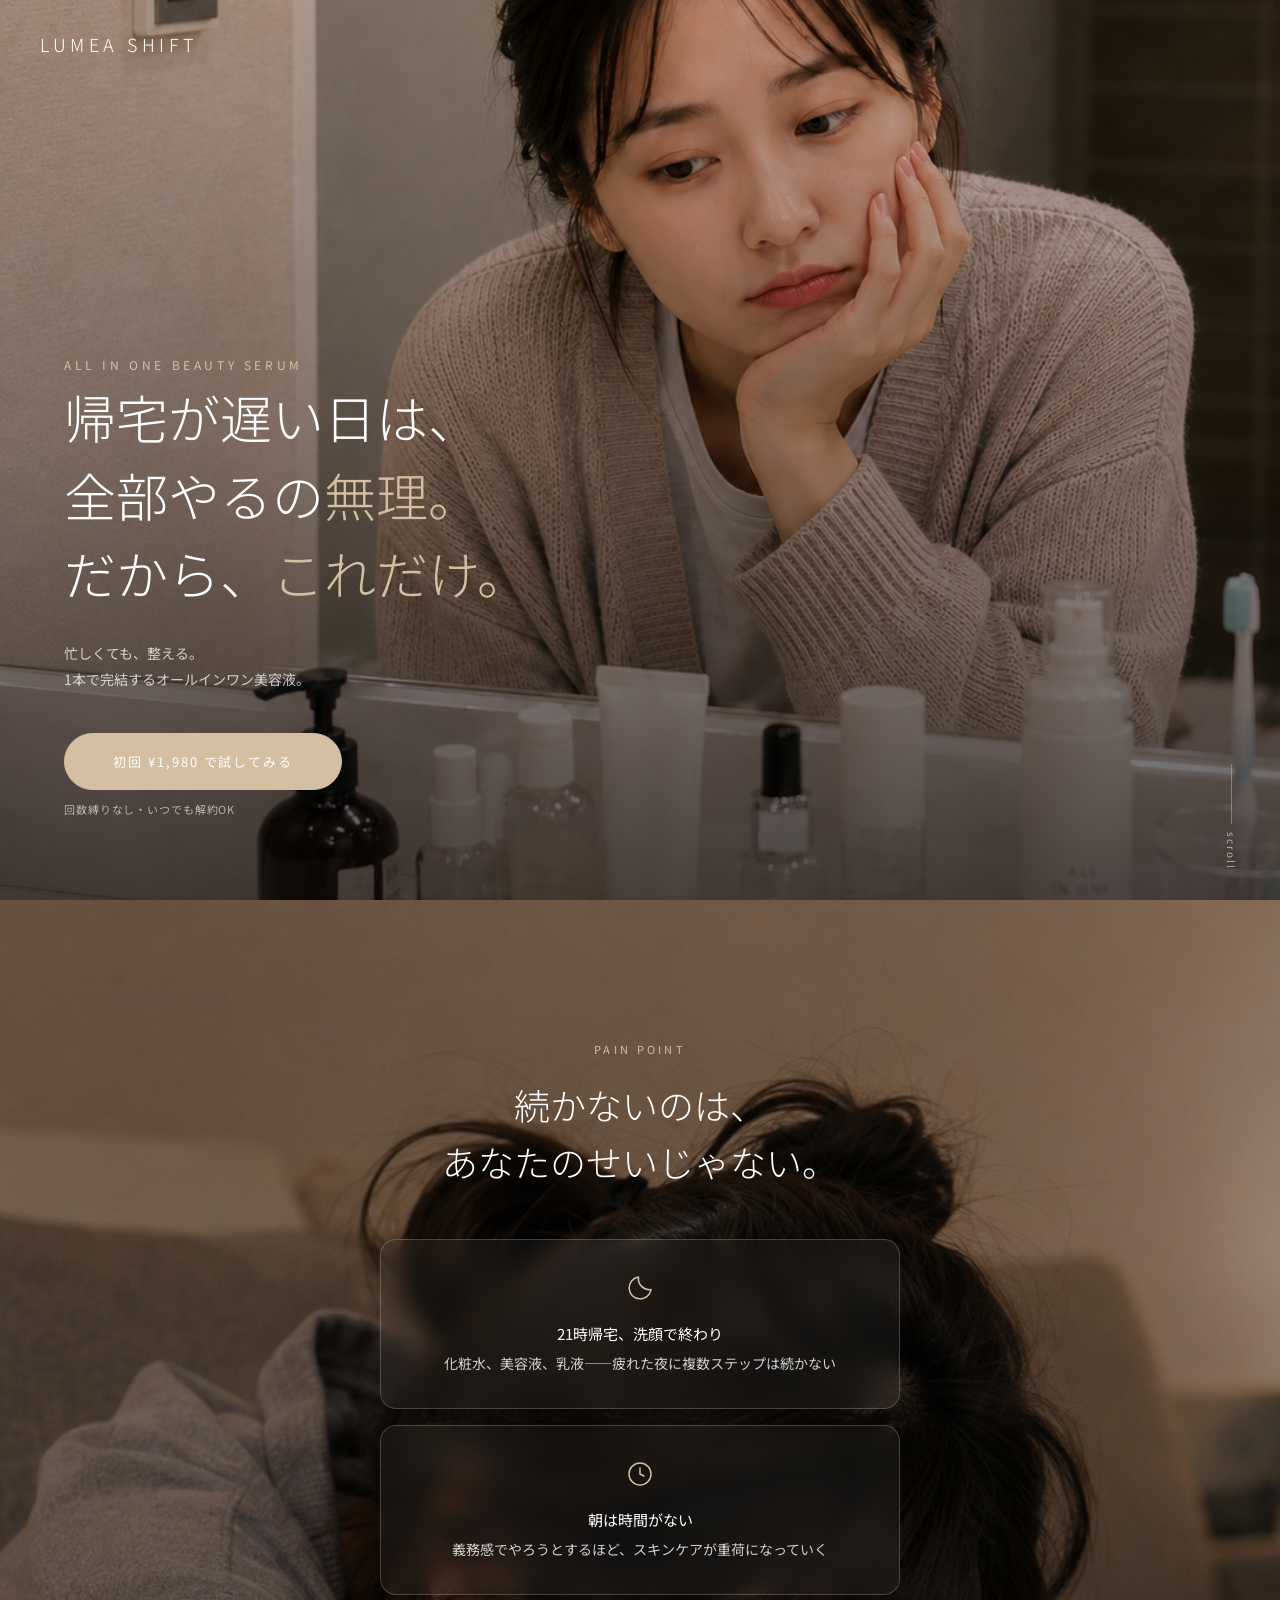
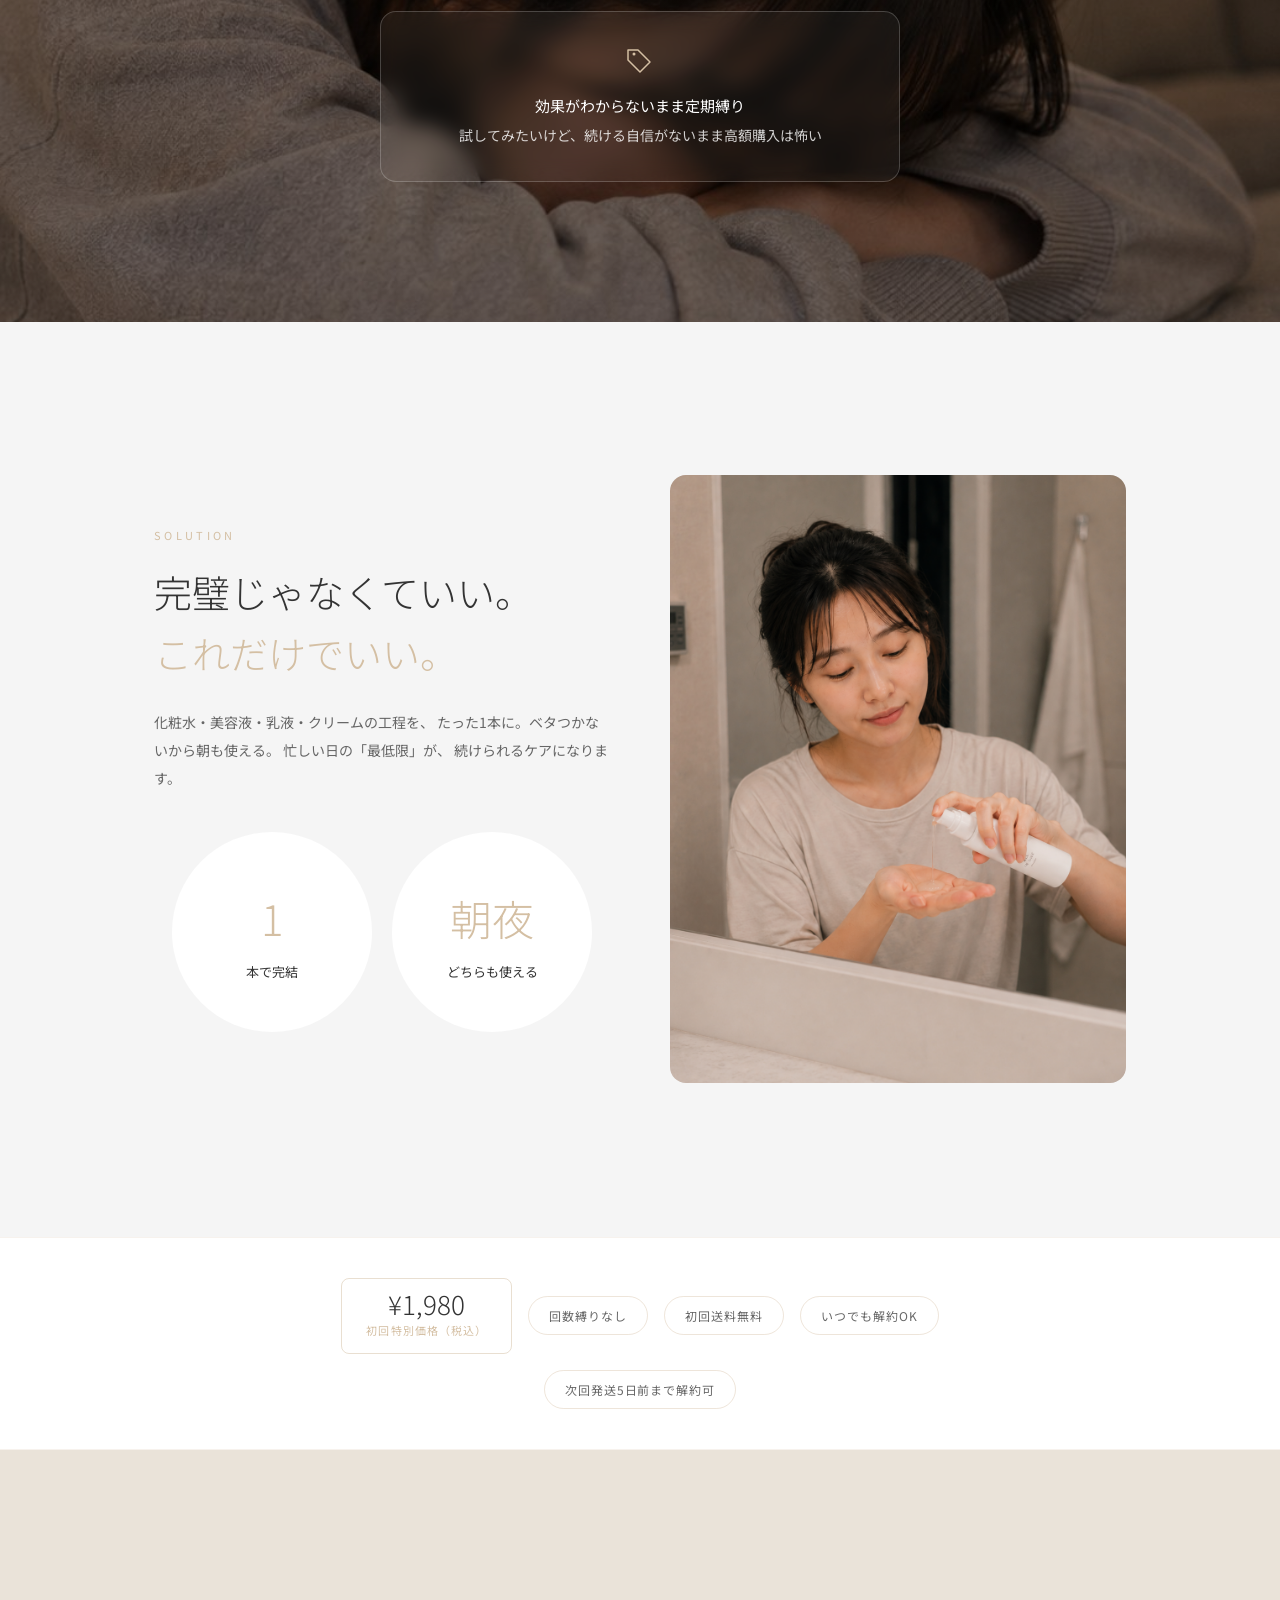
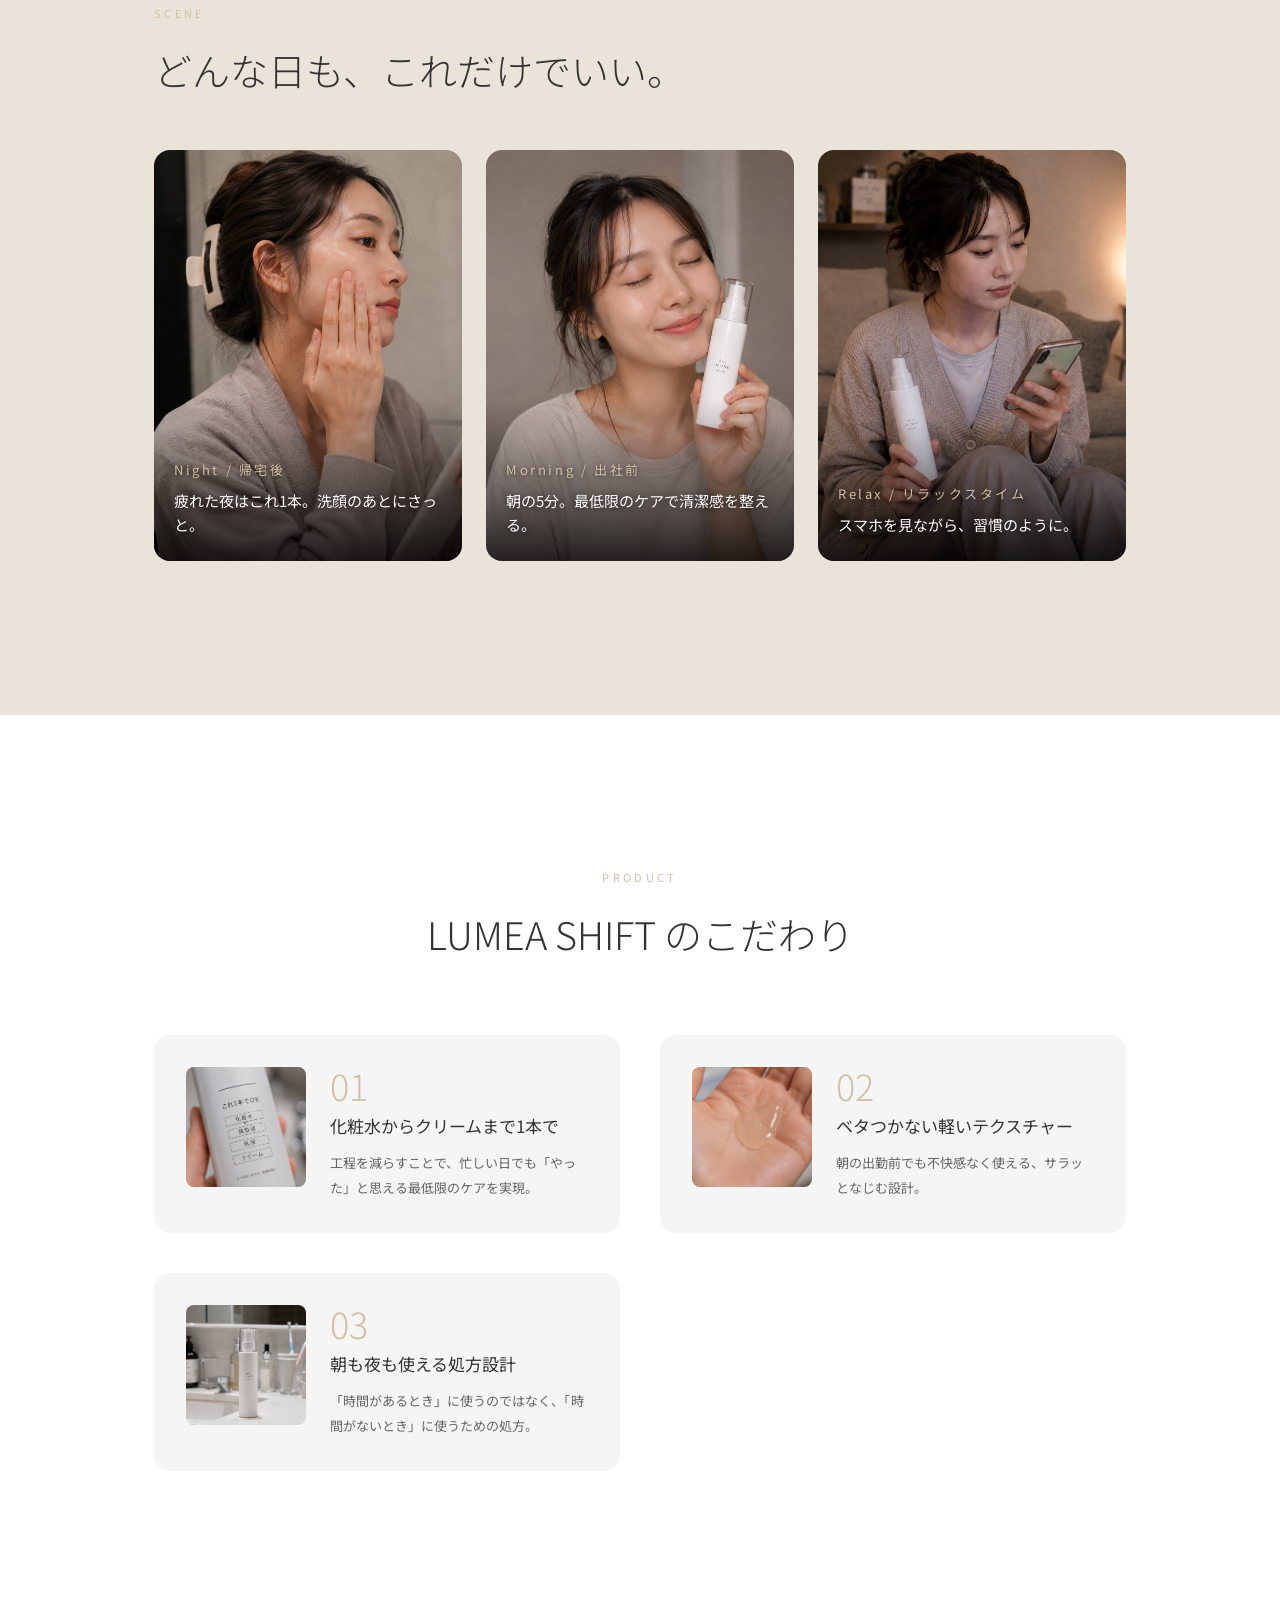
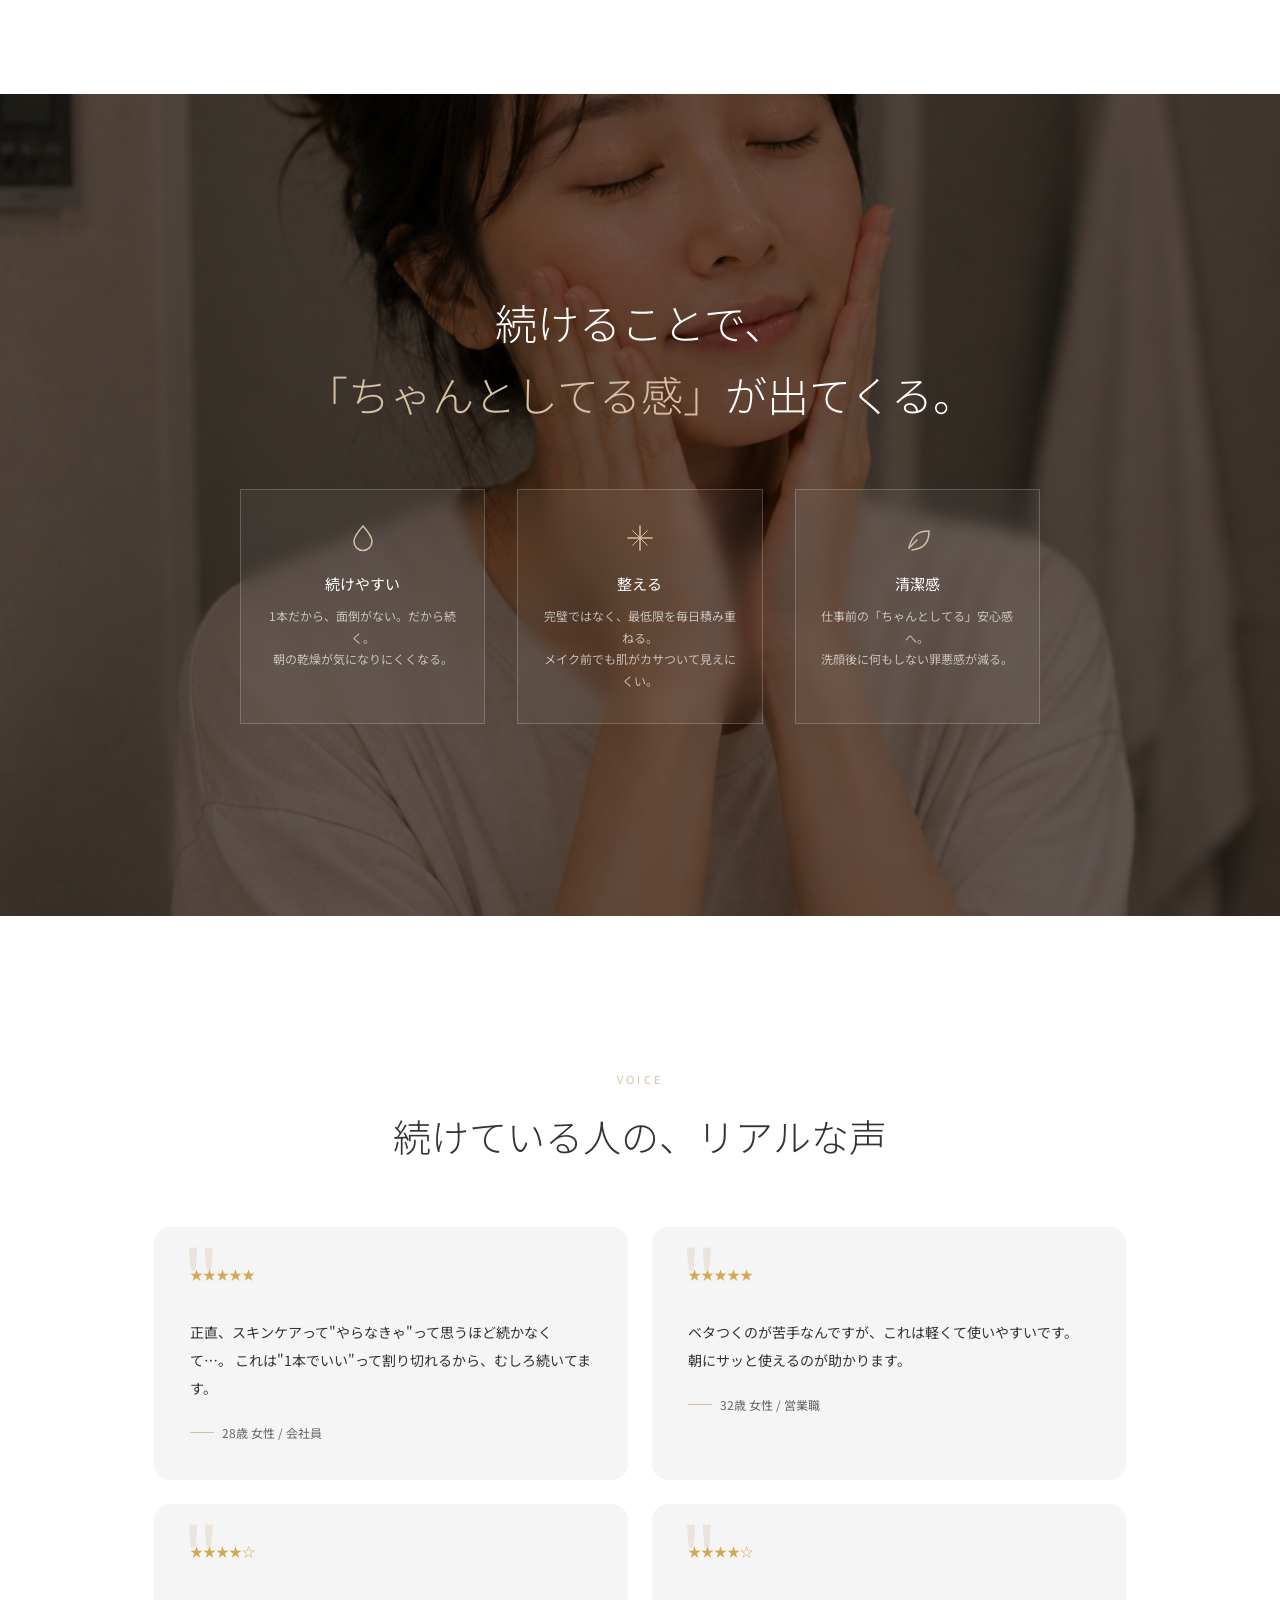
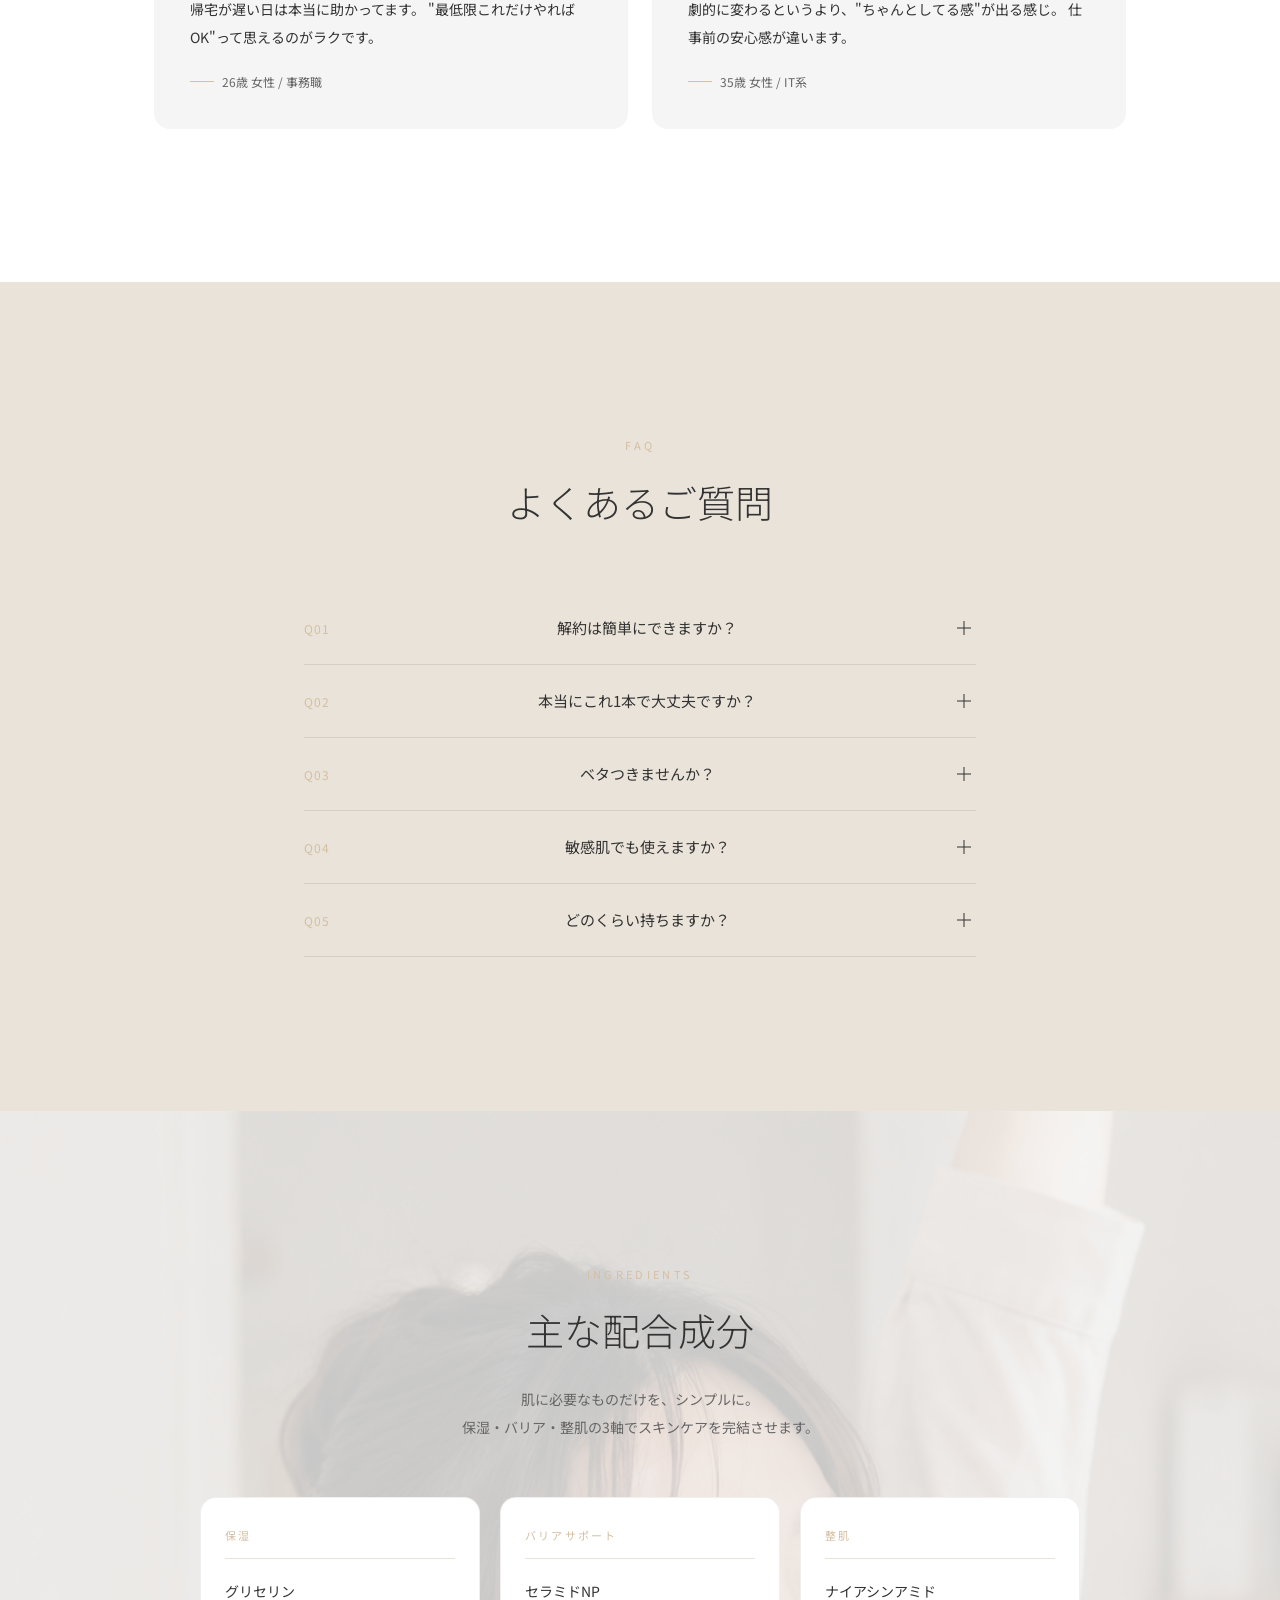
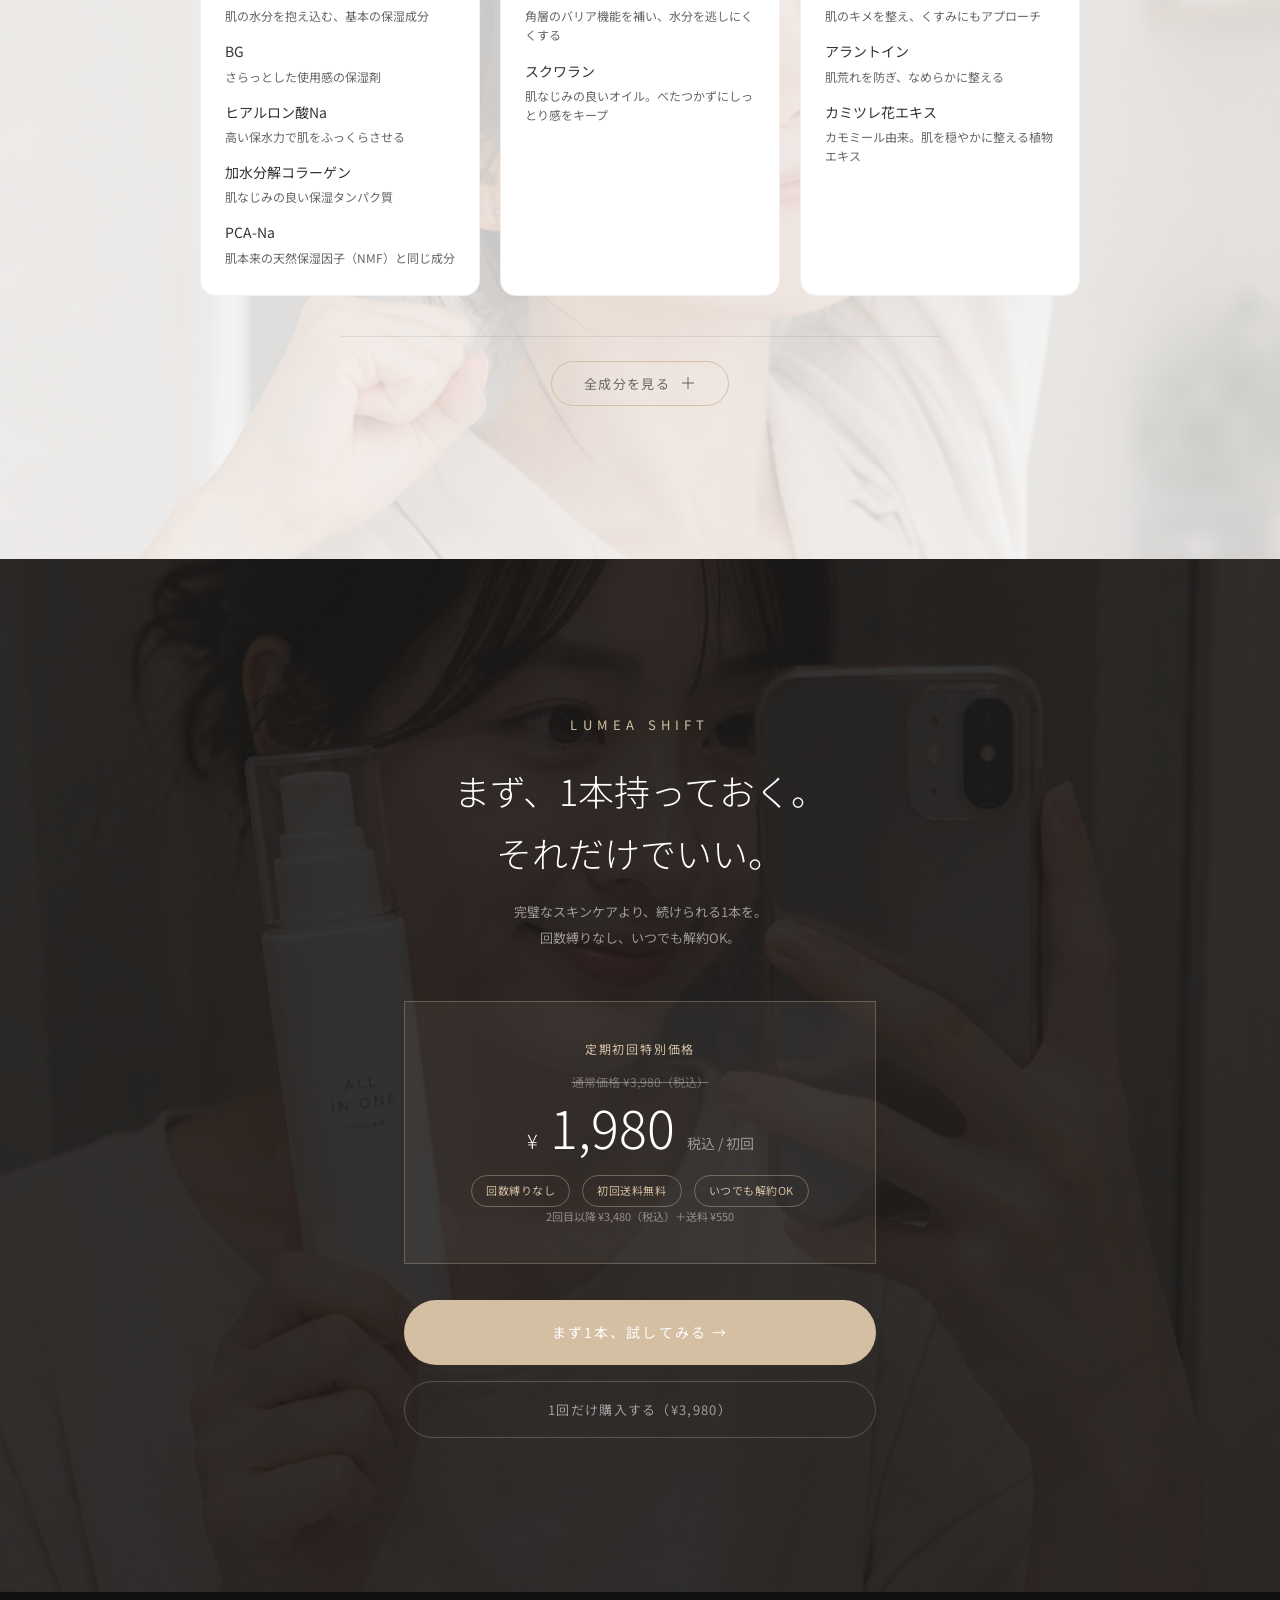
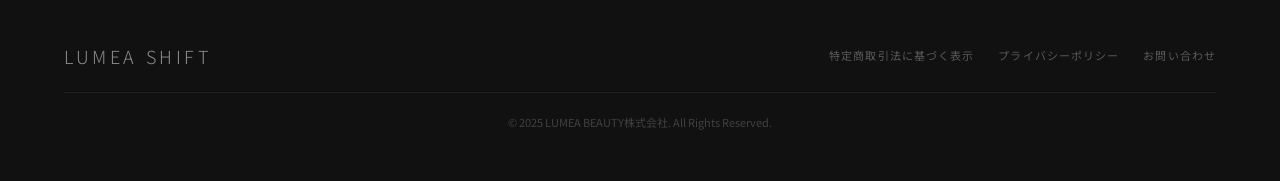
==== index.html @ a108b4a6 "更新-5" ====
<!DOCTYPE html>
<html lang="ja">

<head>
  <meta charset="UTF-8">
  <meta name="viewport" content="width=device-width, initial-scale=1.0">

  <!-- =============================================
     SEO：タイトル・meta description・canonical
     ============================================= -->
  <title>LUMEA SHIFT | 忙しくても、整える。</title>
  <meta name="description" content="忙しい日でも続けられる、1本で完結するオールインワン美容液「LUMEA SHIFT」。化粧水・美容液・乳液・クリームを1本に凝縮。回数縛りなし、初回¥1,980。">
  <!-- canonical：自分の正式URLを指定（重複ページによるSEE評価の分散を防ぐ） -->
  <link rel="canonical" href="https://lumea-shift.jp/">

  <!-- =============================================
     ファビコン
     favicon.ico と apple-touch-icon.png を
     プロジェクトルートに配置してください
     ============================================= -->
  <link rel="icon" href="favicon.ico">
  <link rel="icon" type="image/png" sizes="32x32" href="favicon-32x32.png">
  <!-- apple-touch-icon：iPhoneでホーム画面に追加したときのアイコン（180×180px推奨） -->
  <link rel="apple-touch-icon" href="apple-touch-icon.png">

  <!-- =============================================
     OGP（Open Graph Protocol）
     SNSでシェアされたときのカード表示用
     ogp.jpg は 1200×630px で作成してください
     ============================================= -->
  <meta property="og:title" content="LUMEA SHIFT | 忙しくても、整える。">
  <meta property="og:description" content="1本で完結するオールインワン美容液。回数縛りなし、初回¥1,980。">
  <meta property="og:image" content="https://lumea-shift.jp/images/ogp.jpg">
  <meta property="og:url" content="https://lumea-shift.jp/">
  <meta property="og:type" content="website">
  <meta property="og:site_name" content="LUMEA SHIFT">
  <!-- Twitter（X）カード用 -->
  <meta name="twitter:card" content="summary_large_image">
  <meta name="twitter:image" content="https://lumea-shift.jp/images/ogp.jpg">

  <!-- =============================================
     Webフォント読み込み
     gstatic.com への preconnect を追加することで
     フォントファイルの取得が速くなる
     ============================================= -->
  <link rel="preconnect" href="https://fonts.googleapis.com">
  <link rel="preconnect" href="https://fonts.gstatic.com" crossorigin>
  <link
    href="https://fonts.googleapis.com/css2?family=Cormorant+Garamond:ital,wght@0,300;0,400;1,300;1,400&family=Noto+Sans+JP:wght@300;400&display=swap"
    rel="stylesheet">

  <link rel="stylesheet" href="style.css">
</head>

<body>

  <!-- ローディング画面 -->
  <div id="loading">
    <div class="loading-logo">LUMEA SHIFT</div>
    <div class="loading-sub">ALL IN ONE BEAUTY SERUM</div>
    <div class="loading-bar"></div>
  </div>

  <!-- ① FV（ファーストビュー） -->
  <!-- 背景に動画_2を使用：夜のベッドサイドシーン -->
  <section class="fv">
    <!-- poster：動画読み込み前・自動再生できない環境で表示されるサムネイル画像
       images/fv-poster.jpg を用意してください（FVのキービジュアル画像が最適） -->
    <video class="fv-video" autoplay muted loop playsinline poster="images/fv-poster.jpg">
      <source src="videos/video01.mp4" type="video/mp4">
    </video>
    <div class="fv-overlay"></div>

    <!-- FV左上ロゴ：position:absoluteでFV内に固定。スクロールでは追従しない -->
    <div class="fv-logo">LUMEA SHIFT</div>

    <div class="fv-content">
      <span class="fv-eyebrow">ALL IN ONE BEAUTY SERUM</span>
      <h1 class="fv-headline">
        帰宅が遅い日は、<br>
        全部やるの<em>無理。</em><br>
        だから、<em>これだけ。</em>
      </h1>
      <p class="fv-sub">
        忙しくても、整える。<br>
        1本で完結するオールインワン美容液。
      </p>
      <a href="#cta" class="fv-btn">初回 ¥1,980 で試してみる</a>
      <!-- 【変更8】ボタン直下に安心テキストを追加（縛りへの恐怖を早期解消） -->
      <p class="fv-btn-note">回数縛りなし・いつでも解約OK</p>
    </div>
    <div class="fv-scroll">
      <div class="fv-scroll-line"></div>
      <span>scroll</span>
    </div>
  </section>

  <!-- ② 悩みセクション -->
  <!-- スクショ参考：背景画像の上にタイトル＋ガラスカード縦並び -->
  <section class="pain">

    <!-- 背景画像（benefitセクションと同じ構造） -->
    <img src="images/image01.png" alt="" class="pain-bg-img">
    <!-- 背景を暗くするオーバーレイ -->
    <div class="pain-overlay"></div>

    <div class="pain-inner">

      <!-- タイトルエリア：中央揃え -->
      <div class="pain-header">
        <span class="section-label reveal">Pain Point</span>
        <h2 class="pain-title reveal">
          続かないのは、<br>あなたのせいじゃない。
        </h2>
      </div>

      <!-- カード3枚：縦に並べる -->
      <div class="pain-cards">

        <div class="pain-card reveal">
          <!-- 月アイコン：夜・帰宅のイメージ -->
          <span class="pain-item-icon">
            <svg width="32" height="32" viewBox="0 0 32 32" fill="none" xmlns="http://www.w3.org/2000/svg">
              <path d="M27 17.5A11 11 0 0 1 14.5 5a11 11 0 1 0 12.5 12.5z" stroke="#D4BFA3" stroke-width="1.5"
                stroke-linecap="round" stroke-linejoin="round" />
            </svg>
          </span>
          <div class="pain-card-body">
            <strong>21時帰宅、洗顔で終わり</strong>
            化粧水、美容液、乳液——疲れた夜に複数ステップは続かない
          </div>
        </div>

        <div class="pain-card reveal reveal--delay-1">
          <!-- 時計アイコン：朝の忙しさのイメージ -->
          <span class="pain-item-icon">
            <svg width="32" height="32" viewBox="0 0 32 32" fill="none" xmlns="http://www.w3.org/2000/svg">
              <circle cx="16" cy="16" r="11" stroke="#D4BFA3" stroke-width="1.5" />
              <path d="M16 10v6l4 2" stroke="#D4BFA3" stroke-width="1.5" stroke-linecap="round"
                stroke-linejoin="round" />
            </svg>
          </span>
          <div class="pain-card-body">
            <strong>朝は時間がない</strong>
            義務感でやろうとするほど、スキンケアが重荷になっていく
          </div>
        </div>

        <div class="pain-card reveal reveal--delay-2">
          <!-- タグアイコン：縛り・価格のイメージ -->
          <span class="pain-item-icon">
            <svg width="32" height="32" viewBox="0 0 32 32" fill="none" xmlns="http://www.w3.org/2000/svg">
              <path d="M4 16V6h10l12 12-10 10L4 16z" stroke="#D4BFA3" stroke-width="1.5" stroke-linecap="round"
                stroke-linejoin="round" />
              <circle cx="10" cy="10" r="1.5" fill="#D4BFA3" />
            </svg>
          </span>
          <div class="pain-card-body">
            <strong>効果がわからないまま定期縛り</strong>
            試してみたいけど、続ける自信がないまま高額購入は怖い
          </div>
        </div>

      </div>
    </div>
  </section>

  <!-- ③ 解決セクション -->
  <!-- 動画_1を使用：洗面台での使用シーン -->
  <section class="solution">
    <div class="solution-inner">
      <div class="solution-grid">
        <div>
          <span class="section-label reveal">Solution</span>
          <h2 class="section-title reveal">
            完璧じゃなくていい。<br>
            <em style="font-style: normal; color: var(--accent);">これだけでいい。</em>
          </h2>
          <p class="section-body reveal">
            化粧水・美容液・乳液・クリームの工程を、
            たった1本に。ベタつかないから朝も使える。
            忙しい日の「最低限」が、
            続けられるケアになります。
          </p>
          <div style="margin-top: 40px; display: flex; gap: 20px; justify-content: center;">
            <div class="reveal" style="
              width: clamp(140px, 18vw, 200px);
              height: clamp(140px, 18vw, 200px);
              border-radius: 50%;
              background: white;
              display: flex; flex-direction: column;
              align-items: center; justify-content: center;
              flex-shrink: 0;
              text-align: center;">
              <div
                style="font-family: var(--font-en); font-size: clamp(28px, 4vw, 42px); font-weight: 300; color: var(--accent);">
                1</div>
              <div style="font-size: 13px; margin-top: 4px;">本で完結</div>
            </div>
            <div class="reveal reveal--delay-1" style="
              width: clamp(140px, 18vw, 200px);
              height: clamp(140px, 18vw, 200px);
              border-radius: 50%;
              background: white;
              display: flex; flex-direction: column;
              align-items: center; justify-content: center;
              flex-shrink: 0;
              text-align: center;">
              <div
                style="font-family: var(--font-en); font-size: clamp(28px, 4vw, 42px); font-weight: 300; color: var(--accent);">
                朝夜</div>
              <div style="font-size: 13px; margin-top: 4px;">どちらも使える</div>
            </div>
          </div>
        </div>
        <div class="solution-video-wrap reveal-right">
          <video class="solution-video" autoplay muted loop playsinline poster="images/solution-poster.jpg">
            <source src="videos/video02.mp4" type="video/mp4">
          </video>
        </div>
      </div>
    </div>
  </section>

  <!-- 【変更9】安心バー：③解決セクションの直後に挿入（価格・縛りなし情報を早期表示） -->
  <section class="trust-bar">
    <div class="trust-bar-inner">
      <div class="trust-item reveal">
        <span class="trust-item-price">¥1,980</span>
        <span class="trust-item-label">初回特別価格（税込）</span>
      </div>
      <span class="trust-item-badge reveal reveal--delay-1">回数縛りなし</span>
      <span class="trust-item-badge reveal reveal--delay-2">初回送料無料</span>
      <span class="trust-item-badge reveal reveal--delay-3">いつでも解約OK</span>
      <span class="trust-item-badge reveal reveal--delay-4">次回発送5日前まで解約可</span>
    </div>
  </section>

  <!-- 【変更10】④ 使用シーンセクション（商品説明と順番を入れ替え：体験共感→理由の流れに） -->
  <section class="scene">
    <div class="scene-inner">
      <div class="scene-header">
        <span class="section-label reveal">Scene</span>
        <h2 class="section-title reveal">どんな日も、これだけでいい。</h2>
      </div>
      <div class="scene-grid">
        <div class="scene-card reveal">
          <img src="images/image06.png" alt="夜帰宅後" class="scene-card-img">
          <div class="scene-card-label">
            <span class="scene-card-time">Night / 帰宅後</span>
            <p class="scene-card-text">疲れた夜はこれ1本。洗顔のあとにさっと。</p>
          </div>
        </div>
        <div class="scene-card reveal reveal--delay-1">
          <img src="images/image07.png" alt="朝の使用" class="scene-card-img">
          <div class="scene-card-label">
            <span class="scene-card-time">Morning / 出社前</span>
            <p class="scene-card-text">朝の5分。最低限のケアで清潔感を整える。</p>
          </div>
        </div>
        <div class="scene-card reveal reveal--delay-2">
          <img src="images/image08.png" alt="リラックスタイム" class="scene-card-img">
          <div class="scene-card-label">
            <span class="scene-card-time">Relax / リラックスタイム</span>
            <p class="scene-card-text">スマホを見ながら、習慣のように。</p>
          </div>
        </div>
      </div>
    </div>
  </section>

  <!-- 【変更10】⑤ 商品説明セクション（使用シーンの後に移動） -->
  <section class="product">
    <div class="product-inner">
      <div class="product-header">
        <span class="section-label reveal">Product</span>
        <h2 class="section-title reveal">LUMEA SHIFT のこだわり</h2>
      </div>
      <div class="product-features">
        <!-- 特徴1：1本で完結 -->
        <div class="feature-card reveal">
          <img src="images/image02.png" alt="1本でOK" class="feature-img">
          <div class="feature-info">
            <div class="feature-num">01</div>
            <h3>化粧水からクリームまで1本で</h3>
            <p>工程を減らすことで、忙しい日でも「やった」と思える最低限のケアを実現。</p>
          </div>
        </div>
        <!-- 特徴2：テクスチャー -->
        <div class="feature-card reveal reveal--delay-1">
          <img src="images/image03.png" alt="なめらかなテクスチャー" class="feature-img">
          <div class="feature-info">
            <div class="feature-num">02</div>
            <h3>ベタつかない軽いテクスチャー</h3>
            <p>朝の出勤前でも不快感なく使える、サラッとなじむ設計。</p>
          </div>
        </div>
        <!-- 特徴3：朝夜 -->
        <div class="feature-card reveal reveal--delay-2">
          <img src="images/image04.png" alt="朝の使用" class="feature-img">
          <div class="feature-info">
            <div class="feature-num">03</div>
            <h3>朝も夜も使える処方設計</h3>
            <p>「時間があるとき」に使うのではなく、「時間がないとき」に使うための処方。</p>
          </div>
        </div>
        <!-- 【変更11】特徴4（男女兼用）は削除済み（スクロール疲れ軽減のため） -->
      </div>
    </div>
  </section>

  <!-- ⑥ ベネフィットセクション -->
  <!-- 動画_3を背景に使用 -->
  <section class="benefit">
    <video class="benefit-video" autoplay muted loop playsinline poster="images/benefit-poster.jpg">
      <source src="videos/video03.mp4" type="video/mp4">
    </video>
    <div class="benefit-overlay"></div>
    <div class="benefit-inner">
      <h2 class="benefit-title reveal">
        続けることで、<br>
        <em>「ちゃんとしてる感」</em>が出てくる。
      </h2>
      <div class="benefit-points">
        <div class="benefit-point reveal">
          <!-- 水滴アイコン：うるおい・続けやすさのイメージ -->
          <span class="benefit-point-icon">
            <svg width="32" height="32" viewBox="0 0 32 32" fill="none" xmlns="http://www.w3.org/2000/svg">
              <path d="M16 4C16 4 7 14 7 19.5a9 9 0 0 0 18 0C25 14 16 4 16 4z" stroke="#D4BFA3" stroke-width="1.5"
                stroke-linecap="round" stroke-linejoin="round" />
            </svg>
          </span>
          <h3>続けやすい</h3>
          <!-- 【変更12】体感変化の一文を追加（購入動機・変化期待の強化） -->
          <p>1本だから、面倒がない。だから続く。<br>
            朝の乾燥が気になりにくくなる。</p>
        </div>
        <div class="benefit-point reveal reveal--delay-1">
          <!-- スパークアイコン：整える・輝きのイメージ -->
          <span class="benefit-point-icon">
            <svg width="32" height="32" viewBox="0 0 32 32" fill="none" xmlns="http://www.w3.org/2000/svg">
              <path d="M16 4v24M4 16h24" stroke="#D4BFA3" stroke-width="1.5" stroke-linecap="round" />
              <path d="M8.7 8.7l14.6 14.6M23.3 8.7L8.7 23.3" stroke="#D4BFA3" stroke-width="1" stroke-linecap="round" />
            </svg>
          </span>
          <h3>整える</h3>
          <!-- 【変更12】体感変化の一文を追加 -->
          <p>完璧ではなく、最低限を毎日積み重ねる。<br>
            メイク前でも肌がカサついて見えにくい。</p>
        </div>
        <div class="benefit-point reveal reveal--delay-2">
          <!-- 葉アイコン：清潔感・ナチュラルのイメージ -->
          <span class="benefit-point-icon">
            <svg width="32" height="32" viewBox="0 0 32 32" fill="none" xmlns="http://www.w3.org/2000/svg">
              <path d="M8 26c0 0 2-10 8-14 4-2.7 10-3 12-3 0 2-.3 8-3 12-4 6-14 7-14 7" stroke="#D4BFA3"
                stroke-width="1.5" stroke-linecap="round" stroke-linejoin="round" />
              <path d="M8 26c4-4 8-8 8-8" stroke="#D4BFA3" stroke-width="1.5" stroke-linecap="round" />
            </svg>
          </span>
          <h3>清潔感</h3>
          <!-- 【変更12】体感変化の一文を追加 -->
          <p>仕事前の「ちゃんとしてる」安心感へ。<br>
            洗顔後に何もしない罪悪感が減る。</p>
        </div>
      </div>
    </div>
  </section>

  <!-- ⑦ お客様の声 -->
  <section class="reviews">
    <div class="reviews-inner">
      <div class="reviews-header">
        <span class="section-label reveal">Voice</span>
        <h2 class="section-title reveal">続けている人の、リアルな声</h2>
      </div>
      <div class="reviews-grid">
        <div class="review-card reveal">
          <div class="review-stars">★★★★★</div>
          <p class="review-text">
            正直、スキンケアって"やらなきゃ"って思うほど続かなくて…。
            これは"1本でいい"って割り切れるから、むしろ続いてます。
          </p>
          <div class="review-author">28歳 女性 / 会社員</div>
        </div>
        <div class="review-card reveal reveal--delay-1">
          <div class="review-stars">★★★★★</div>
          <p class="review-text">
            ベタつくのが苦手なんですが、これは軽くて使いやすいです。
            朝にサッと使えるのが助かります。
          </p>
          <div class="review-author">32歳 女性 / 営業職</div>
        </div>
        <div class="review-card reveal reveal--delay-2">
          <div class="review-stars">★★★★☆</div>
          <p class="review-text">
            帰宅が遅い日は本当に助かってます。
            "最低限これだけやればOK"って思えるのがラクです。
          </p>
          <div class="review-author">26歳 女性 / 事務職</div>
        </div>
        <div class="review-card reveal reveal--delay-3">
          <div class="review-stars">★★★★☆</div>
          <p class="review-text">
            劇的に変わるというより、"ちゃんとしてる感"が出る感じ。
            仕事前の安心感が違います。
          </p>
          <div class="review-author">35歳 女性 / IT系</div>
        </div>
      </div>
    </div>
  </section>

  <!-- ⑧ FAQセクション -->
  <section class="faq">
    <div class="faq-inner">
      <div class="faq-header">
        <span class="section-label reveal">FAQ</span>
        <h2 class="section-title reveal">よくあるご質問</h2>
      </div>
      <div class="faq-list">
        <!-- 【変更13】Q01：解約を最初に（最大の不安を先に解消） -->
        <div class="faq-item">
          <div class="faq-q" onclick="toggleFaq(this)">
            <span class="faq-q-num">Q01</span>
            <span class="faq-q-text">解約は簡単にできますか？</span>
            <span class="faq-icon"></span>
          </div>
          <div class="faq-a">
            <div class="faq-a-inner">はい。次回発送の5日前までにご連絡いただければ可能です。回数縛りはありません。</div>
          </div>
        </div>
        <!-- 【変更13】Q02：旧Q01（1本で大丈夫？） -->
        <div class="faq-item">
          <div class="faq-q" onclick="toggleFaq(this)">
            <span class="faq-q-num">Q02</span>
            <span class="faq-q-text">本当にこれ1本で大丈夫ですか？</span>
            <span class="faq-icon"></span>
          </div>
          <div class="faq-a">
            <div class="faq-a-inner">スキンケアを"完璧にする"というより、「何もしないより整える」ことを目的としています。忙しい日のベースケアとしてご利用ください。</div>
          </div>
        </div>
        <!-- 【変更13】Q03：旧Q02（ベタつく？） -->
        <div class="faq-item">
          <div class="faq-q" onclick="toggleFaq(this)">
            <span class="faq-q-num">Q03</span>
            <span class="faq-q-text">ベタつきませんか？</span>
            <span class="faq-icon"></span>
          </div>
          <div class="faq-a">
            <div class="faq-a-inner">軽めのテクスチャで、肌なじみの良い設計です。朝の使用でも不快感が出にくい仕様です。</div>
          </div>
        </div>
        <div class="faq-item">
          <div class="faq-q" onclick="toggleFaq(this)">
            <span class="faq-q-num">Q04</span>
            <span class="faq-q-text">敏感肌でも使えますか？</span>
            <span class="faq-icon"></span>
          </div>
          <div class="faq-a">
            <div class="faq-a-inner">シンプルな処方設計を意識しています。ご心配な場合はパッチテストを推奨します。</div>
          </div>
        </div>
        <div class="faq-item">
          <div class="faq-q" onclick="toggleFaq(this)">
            <span class="faq-q-num">Q05</span>
            <span class="faq-q-text">どのくらい持ちますか？</span>
            <span class="faq-icon"></span>
          </div>
          <div class="faq-a">
            <div class="faq-a-inner">1日1〜2回の使用で、約1ヶ月分を目安としています。</div>
          </div>
        </div>
      </div>
    </div>
  </section>

  <!-- ⑨ 成分セクション -->
  <section class="ingredients">

    <!-- 背景画像：痛みセクション・CTAと同じ構造で追加 -->
    <!-- images/ フォルダに ChatGPT_Image_2026年5月24日_18_22_51.png を配置し、
         ファイル名を ingredients-bg.png などにリネームしてご利用ください -->
    <img src="images/ingredients-bg.png" alt="" class="ingredients-bg-img">
    <!-- 背景を明るく保つオーバーレイ（白ベースで半透明） -->
    <div class="ingredients-overlay"></div>

    <div class="ingredients-inner">

      <div class="ingredients-header">
        <span class="section-label reveal">Ingredients</span>
        <h2 class="section-title reveal">主な配合成分</h2>
        <p class="ingredients-lead reveal">
          肌に必要なものだけを、シンプルに。<br>
          保湿・バリア・整肌の3軸でスキンケアを完結させます。
        </p>
      </div>

      <!-- 成分グループ：効能カテゴリ別に3枚のカードで表示 -->
      <div class="ingredients-grid">

        <!-- 保湿グループ -->
        <div class="ingredients-card reveal">
          <div class="ingredients-card-label">保湿</div>
          <ul class="ingredients-list">
            <li>
              <span class="ing-name">グリセリン</span>
              <span class="ing-desc">肌の水分を抱え込む、基本の保湿成分</span>
            </li>
            <li>
              <span class="ing-name">BG</span>
              <span class="ing-desc">さらっとした使用感の保湿剤</span>
            </li>
            <li>
              <span class="ing-name">ヒアルロン酸Na</span>
              <span class="ing-desc">高い保水力で肌をふっくらさせる</span>
            </li>
            <li>
              <span class="ing-name">加水分解コラーゲン</span>
              <span class="ing-desc">肌なじみの良い保湿タンパク質</span>
            </li>
            <li>
              <span class="ing-name">PCA-Na</span>
              <span class="ing-desc">肌本来の天然保湿因子（NMF）と同じ成分</span>
            </li>
          </ul>
        </div>

        <!-- バリアサポートグループ -->
        <div class="ingredients-card reveal reveal--delay-1">
          <div class="ingredients-card-label">バリアサポート</div>
          <ul class="ingredients-list">
            <li>
              <span class="ing-name">セラミドNP</span>
              <span class="ing-desc">角層のバリア機能を補い、水分を逃しにくくする</span>
            </li>
            <li>
              <span class="ing-name">スクワラン</span>
              <span class="ing-desc">肌なじみの良いオイル。べたつかずにしっとり感をキープ</span>
            </li>
          </ul>
        </div>

        <!-- 整肌グループ -->
        <div class="ingredients-card reveal reveal--delay-2">
          <div class="ingredients-card-label">整肌</div>
          <ul class="ingredients-list">
            <li>
              <span class="ing-name">ナイアシンアミド</span>
              <span class="ing-desc">肌のキメを整え、くすみにもアプローチ</span>
            </li>
            <li>
              <span class="ing-name">アラントイン</span>
              <span class="ing-desc">肌荒れを防ぎ、なめらかに整える</span>
            </li>
            <li>
              <span class="ing-name">カミツレ花エキス</span>
              <span class="ing-desc">カモミール由来。肌を穏やかに整える植物エキス</span>
            </li>
          </ul>
        </div>

      </div><!-- /.ingredients-grid -->

      <!-- 全成分：アコーディオンで展開 -->
      <div class="ingredients-all reveal">
        <button class="ingredients-all-btn" onclick="toggleIngredients(this)">
          全成分を見る
          <span class="ingredients-all-icon"></span>
        </button>
        <div class="ingredients-all-body">
          <p class="ingredients-all-text">
            水、グリセリン、BG、ヒアルロン酸Na、加水分解コラーゲン、セラミドNP、
            ナイアシンアミド、アラントイン、カミツレ花エキス、PCA-Na、スクワラン、
            フェノキシエタノール
          </p>
          <p class="ingredients-all-note">
            ※上記は主な配合成分のイメージです。実際の全成分表示は製品パッケージをご確認ください。
          </p>
        </div>
      </div>

    </div>
  </section>

  <!-- ⑩ CTAセクション（購入） -->
  <section class="cta" id="cta">
    <img src="images/image09.png" alt="" class="cta-bg-img">
    <div class="cta-inner">
      <span class="cta-brand reveal">LUMEA SHIFT</span>
      <h2 class="cta-headline reveal">
        まず、1本持っておく。<br>
        それだけでいい。
      </h2>
      <p class="cta-sub reveal">
        完璧なスキンケアより、続けられる1本を。<br>
        回数縛りなし、いつでも解約OK。
      </p>
      <div class="cta-price-box reveal">
        <span class="cta-price-label">定期初回特別価格</span>
        <div class="cta-price-regular">通常価格 ¥3,980（税込）</div>
        <div class="cta-price-row">
          <span class="cta-price-yen">¥</span>
          <span class="cta-price-main">1,980</span>
          <span style="font-size: 14px; color: rgba(255,255,255,0.5);">税込 / 初回</span>
        </div>
        <!-- 【変更14】バッジを先に、price-noteを後に（CV直前の不安排除） -->
        <div class="cta-badges">
          <span class="cta-badge">回数縛りなし</span>
          <span class="cta-badge">初回送料無料</span>
          <span class="cta-badge">いつでも解約OK</span>
        </div>
        <div class="cta-price-note">2回目以降 ¥3,480（税込）＋送料 ¥550</div>
      </div>
      <!-- 【変更15】「定期コース…」→「まず1本…」（縛りの連想を回避） -->
      <a href="#" class="cta-btn reveal">まず1本、試してみる →</a>
      <a href="#" class="cta-btn-sub reveal">1回だけ購入する（¥3,980）</a>
    </div>
  </section>

  <!-- スマホ固定CTAバー -->
  <div class="sticky-cta" id="stickyCta">
    <a href="#cta" class="sticky-cta-btn">まず1本、試してみる →</a>
    <p class="sticky-cta-note">初回 ¥1,980・回数縛りなし・いつでも解約OK</p>
  </div>

  <!-- フッター -->
  <footer>
    <div class="footer-logo">LUMEA SHIFT</div>
    <div class="footer-links">
      <a href="#">特定商取引法に基づく表示</a>
      <a href="#">プライバシーポリシー</a>
      <a href="#">お問い合わせ</a>
    </div>
    <div class="footer-copy">
      © 2025 LUMEA BEAUTY株式会社. All Rights Reserved.
    </div>
  </footer>
  <script src="script.js"></script>
</body>

</html>
---- style.css ----
/* ============================================
   CSS変数（カラー・フォント定義）
   ブランドカラーをここで一元管理
   ============================================ */
:root {
  --primary: #EAE3D9;
  --secondary: #F5F5F5;
  --accent: #D4BFA3;
  --text: #333333;
  --text-light: #666666;
  --white: #ffffff;
  --dark: #1a1a1a;
  --font-en: 'Noto Sans JP', serif;
  --font-ja: 'Noto Sans JP', sans-serif;

  /* 角丸サイズの一元管理 */
  --radius-sm: 8px;
  /* 小：バッジ・タグなど */
  --radius-md: 16px;
  /* 中：カード・画像など */
  --radius-lg: 999px;
  /* 大：ボタン（左右を完全に丸くする値） */
}

/* ============================================
   リセット・ベーススタイル
   ============================================ */
*,
*::before,
*::after {
  box-sizing: border-box;
  margin: 0;
  padding: 0;
}

html {
  scroll-behavior: smooth;
}

body {
  font-family: var(--font-ja);
  color: var(--text);
  background: var(--white);
  overflow-x: hidden;
  line-height: 1.8;
}

/* ============================================
   ローディングアニメーション
   YOLUのようなオープニング演出
   ============================================ */
#loading {
  position: fixed;
  inset: 0;
  background: var(--dark);
  z-index: 9999;
  display: flex;
  flex-direction: column;
  align-items: center;
  justify-content: center;
  gap: 20px;
  transition: opacity 0.8s ease, visibility 0.8s ease;
}

#loading.hidden {
  opacity: 0;
  visibility: hidden;
}

.loading-logo {
  font-family: var(--font-en);
  font-size: clamp(28px, 6vw, 48px);
  font-weight: 300;
  letter-spacing: 0.3em;
  color: var(--white);
  animation: fadeInUp 1s ease 0.3s both;
}

.loading-sub {
  font-family: var(--font-ja);
  font-size: 11px;
  letter-spacing: 0.2em;
  color: var(--accent);
  animation: fadeInUp 1s ease 0.6s both;
}

.loading-bar {
  width: 100px;
  height: 1px;
  background: rgba(255, 255, 255, 0.2);
  position: relative;
  animation: fadeInUp 1s ease 0.8s both;
}

.loading-bar::after {
  content: '';
  position: absolute;
  top: 0;
  left: 0;
  height: 100%;
  background: var(--accent);
  animation: loadBar 1.5s ease 1s both;
}

@keyframes loadBar {
  from {
    width: 0;
  }

  to {
    width: 100%;
  }
}

@keyframes fadeInUp {
  from {
    opacity: 0;
    transform: translateY(20px);
  }

  to {
    opacity: 1;
    transform: translateY(0);
  }
}

/* ============================================
   スクロールアニメーション用クラス
   Intersection Observer APIで制御
   TrueKind風：移動距離を小さく、イージングを滑らかに
   ============================================ */
.reveal {
  opacity: 0;
  transform: translateY(28px);
  /* 40px → 28px：動きを控えめに */
  transition: opacity 1.1s cubic-bezier(0.22, 1, 0.36, 1),
    /* ease-out-quintで滑らかに */
    transform 1.1s cubic-bezier(0.22, 1, 0.36, 1);
}

.reveal.visible {
  opacity: 1;
  transform: translateY(0);
}

.reveal-left {
  opacity: 0;
  transform: translateX(-28px);
  transition: opacity 1.1s cubic-bezier(0.22, 1, 0.36, 1),
    transform 1.1s cubic-bezier(0.22, 1, 0.36, 1);
}

.reveal-left.visible {
  opacity: 1;
  transform: translateX(0);
}

.reveal-right {
  opacity: 0;
  transform: translateX(28px);
  transition: opacity 1.1s cubic-bezier(0.22, 1, 0.36, 1),
    transform 1.1s cubic-bezier(0.22, 1, 0.36, 1);
}

.reveal-right.visible {
  opacity: 1;
  transform: translateX(0);
}

/* ============================================
   アニメーション遅延ユーティリティクラス
   遅延を少し広げて、カードが順番に流れて見える
   ============================================ */
.reveal--delay-1 {
  transition-delay: 0.12s;
}

.reveal--delay-2 {
  transition-delay: 0.24s;
}

.reveal--delay-3 {
  transition-delay: 0.36s;
}

.reveal--delay-4 {
  transition-delay: 0.48s;
}

/* ============================================
   ナビゲーション（固定ヘッダー）
   → SP用ブラッシュアップにより削除
   ============================================ */

/* ============================================
   FV（ファーストビュー）
   背景に動画、テキストをフェードイン
   ============================================ */
.fv {
  position: relative;
  /* 【変更3】100vh → 100dvh（iPhoneのアドレスバーを考慮したモダンな高さ指定） */
  height: 100dvh;
  min-height: 600px;
  overflow: hidden;
  display: flex;
  align-items: flex-end;
  padding-bottom: 80px;
}

.fv-video {
  position: absolute;
  inset: 0;
  width: 100%;
  height: 100%;
  object-fit: cover;
  object-position: center;
}

/* FV左上ロゴ
   position:absolute でFVセクション内の左上に配置
   fixed ではないのでスクロールしても追従しない */
.fv-logo {
  position: absolute;       /* FVセクション基準で配置 */
  top: 28px;
  left: clamp(24px, 5vw, 40px);
  z-index: 3;               /* 動画・オーバーレイより前面に */
  font-family: var(--font-en);
  font-size: 18px;
  font-weight: 300;
  letter-spacing: 0.25em;
  color: var(--white);
  text-decoration: none;
  animation: fadeInUp 0.8s ease 0.2s both; /* FVの他要素と同じフェードイン */
}

/* 動画の上に暗いオーバーレイ */
.fv-overlay {
  position: absolute;
  inset: 0;
  background: linear-gradient(to bottom,
      rgba(0, 0, 0, 0.15) 0%,
      rgba(0, 0, 0, 0.3) 50%,
      rgba(0, 0, 0, 0.65) 100%);
}

.fv-content {
  position: relative;
  z-index: 2;
  padding: 0 clamp(24px, 5vw, 80px);
  max-width: 900px;
}

/* 【変更2】FVアニメーションの遅延を短縮（直帰率改善） */
.fv-eyebrow {
  font-family: var(--font-en);
  font-size: 12px;
  letter-spacing: 0.3em;
  color: var(--accent);
  margin-bottom: 20px;
  animation: fadeInUp 0.8s ease 0.1s both;
}

.fv-headline {
  font-family: var(--font-ja);
  font-size: clamp(26px, 5vw, 52px);
  font-weight: 300;
  line-height: 1.5;
  color: var(--white);
  margin-bottom: 28px;
  animation: fadeInUp 0.8s ease 0.3s both;
}

.fv-headline em {
  font-style: normal;
  color: var(--accent);
}

.fv-sub {
  font-size: 14px;
  color: rgba(255, 255, 255, 0.75);
  margin-bottom: 40px;
  line-height: 1.9;
  animation: fadeInUp 0.8s ease 0.5s both;
}

.fv-btn {
  display: inline-block;
  background: var(--accent);
  border: 1px solid var(--accent);
  color: var(--white);
  padding: 16px 48px;
  font-family: var(--font-ja);
  font-size: 13px;
  letter-spacing: 0.15em;
  text-decoration: none;
  transition: all 0.4s ease;
  animation: fadeInUp 0.8s ease 0.7s both;
  border-radius: var(--radius-lg);
  /* 両サイドを丸く */
}

.fv-btn:hover {
  background: #c4af93;
  /* ホバーで少し暗いベージュに */
  border-color: #c4af93;
}

/* 【変更4】FVボタン直下の安心テキスト用クラス（新規追加） */
.fv-btn-note {
  font-size: 11px;
  color: rgba(255, 255, 255, 0.6);
  letter-spacing: 0.08em;
  margin-top: 10px;
  text-align: left;
  animation: fadeInUp 0.8s ease 0.9s both;
}

/* スクロール促進アニメーション */
.fv-scroll {
  position: absolute;
  bottom: 30px;
  right: 40px;
  z-index: 2;
  display: flex;
  flex-direction: column;
  align-items: center;
  gap: 8px;
  animation: fadeInUp 1s ease 3s both;
}

.fv-scroll span {
  font-family: var(--font-en);
  font-size: 10px;
  letter-spacing: 0.2em;
  color: rgba(255, 255, 255, 0.6);
  writing-mode: vertical-rl;
}

.fv-scroll-line {
  width: 1px;
  height: 60px;
  background: rgba(255, 255, 255, 0.3);
  position: relative;
  overflow: hidden;
}

.fv-scroll-line::after {
  content: '';
  position: absolute;
  top: 0;
  left: 0;
  width: 100%;
  background: var(--accent);
  animation: scrollDown 1.5s ease infinite;
}

@keyframes scrollDown {
  from {
    top: -100%;
    height: 50%;
  }

  to {
    top: 100%;
    height: 50%;
  }
}

/* ============================================
   セクション共通スタイル
   ============================================ */
section {
  overflow: hidden;
}

.section-label {
  font-family: var(--font-en);
  font-size: 11px;
  letter-spacing: 0.3em;
  color: var(--accent);
  text-transform: uppercase;
  margin-bottom: 16px;
  display: block;
}

.section-title {
  font-family: var(--font-ja);
  font-size: clamp(22px, 4vw, 38px);
  font-weight: 300;
  line-height: 1.6;
  margin-bottom: 24px;
}

.section-body {
  font-size: 14px;
  color: var(--text-light);
  line-height: 2;
  max-width: 480px;
}

/* ============================================
   共感セクション（②悩み）
   スクショ参考：背景画像＋中央タイトル＋ガラスカード縦並び
   ============================================ */
.pain {
  position: relative;        /* 背景画像・オーバーレイの基準点 */
  padding: clamp(80px, 12vw, 140px) 0;
  color: var(--white);
  overflow: hidden;
}

/* 背景画像：benefitセクションの動画と同じポジショニング */
.pain-bg-img {
  position: absolute;
  inset: 0;                  /* top/right/bottom/left を全部0に */
  width: 100%;
  height: 100%;
  object-fit: cover;
  object-position: center top; /* 顔が見える上寄り */
  filter: brightness(0.8);   /* スクショに合わせて明るめに調整 */
}

/* 背景を暗くするグラデーションオーバーレイ */
.pain-overlay {
  position: absolute;
  inset: 0;
  background: linear-gradient(
    to bottom,
    rgba(0, 0, 0, 0.2) 0%,   /* スクショに合わせて薄く */
    rgba(0, 0, 0, 0.3) 100%
  );
}

/* コンテンツ全体：z-indexで背景より前面に */
.pain-inner {
  position: relative;
  z-index: 2;
  max-width: 600px;          /* カード幅に合わせた中央寄せ */
  margin: 0 auto;
  padding: 0 clamp(20px, 5vw, 40px);
}

/* タイトルエリア：中央揃え */
.pain-header {
  text-align: center;
  margin-bottom: 48px;
}

.pain-header .section-label {
  color: var(--accent);
}

/* メインタイトル */
.pain-title {
  font-family: var(--font-ja);
  font-size: clamp(22px, 5vw, 36px);
  font-weight: 300;
  line-height: 1.6;
  color: var(--white);
}

/* カードのコンテナ：縦一列 */
.pain-cards {
  display: flex;
  flex-direction: column;
  gap: 16px;
}

/* ガラスカード（glassmorphism）
   backdrop-filter：背景をぼかしてすりガラス風に
   スクショ準拠：アイコン・テキストを縦に積んで中央揃え
   benefitカードと同じ transition + hover を適用 */
.pain-card {
  display: flex;
  flex-direction: column;
  align-items: center;
  text-align: center;
  gap: 12px;
  padding: 32px 24px;
  background: rgba(255, 255, 255, 0.05);   /* benefit-pointと同じ初期値 */
  backdrop-filter: blur(10px);
  -webkit-backdrop-filter: blur(10px);
  border: 1px solid rgba(255, 255, 255, 0.2);
  border-radius: var(--radius-md);
  /* benefit-pointと同じtransition */
  transition: background 0.3s ease, border-color 0.3s ease;
}

/* benefit-point:hover と同じホバー効果 */
.pain-card:hover {
  background: rgba(255, 255, 255, 0.1);
  border-color: var(--accent);
}

.pain-item-icon {
  flex-shrink: 0;
  display: flex;              /* SVGを中央に揃えるためflexに */
  align-items: center;
  justify-content: center;
  margin-bottom: 4px;
}

/* カード内テキストエリア */
.pain-card-body {
  font-size: 14px;
  color: rgba(255, 255, 255, 0.8);
  line-height: 1.8;
}

.pain-card-body strong {
  display: block;
  color: var(--white);
  font-weight: 400;
  font-size: 15px;
  margin-bottom: 4px;
}

/* ============================================
   解決セクション（③解決）
   動画＋テキスト
   ============================================ */
.solution {
  padding: clamp(80px, 12vw, 160px) 0;
  background: var(--secondary);
}

.solution-inner {
  max-width: 1100px;
  margin: 0 auto;
  padding: 0 clamp(24px, 5vw, 80px);
}

.solution-grid {
  display: grid;
  grid-template-columns: 1fr 1fr;
  gap: 60px;
  align-items: center;
}

.solution-video-wrap {
  position: relative;
  aspect-ratio: 3/4;
  overflow: hidden;
  border-radius: var(--radius-md);
}

.solution-video {
  width: 100%;
  height: 100%;
  object-fit: cover;
}

/* 動画の上の装飾フレーム */
.solution-video-wrap::after {
  content: '';
  position: absolute;
  bottom: -20px;
  right: -20px;
  width: 60%;
  height: 60%;
  border: 1px solid var(--accent);
  z-index: -1;
}

/* ============================================
   安心バー（③解決セクション直後）
   価格・縛りなし情報を早期に表示
   ============================================ */
.trust-bar {
  background: var(--white);
  padding: 40px 20px;
  border-top: 1px solid rgba(212, 191, 163, 0.2);
  border-bottom: 1px solid rgba(212, 191, 163, 0.2);
}

.trust-bar-inner {
  display: flex;
  flex-wrap: wrap;
  justify-content: center;
  align-items: center;
  gap: 16px;
  max-width: 700px;
  margin: 0 auto;
}

.trust-item {
  display: flex;
  flex-direction: column;
  align-items: center;
  gap: 4px;
  padding: 12px 24px;
  border: 1px solid rgba(212, 191, 163, 0.5);
  border-radius: var(--radius-sm);
}

.trust-item-price {
  font-family: var(--font-en);
  font-size: 26px;
  font-weight: 300;
  color: var(--text);
  line-height: 1;
}

.trust-item-label {
  font-size: 11px;
  color: var(--accent);
  letter-spacing: 0.1em;
}

.trust-item-badge {
  font-size: 12px;
  color: var(--text-light);
  letter-spacing: 0.08em;
  padding: 8px 20px;
  border: 1px solid rgba(212, 191, 163, 0.4);
  border-radius: var(--radius-lg);
  /* バッジは完全丸 */
}

/* SP対応 */
@media (max-width: 480px) {
  .trust-bar {
    padding: 28px 16px;
  }

  .trust-bar-inner {
    gap: 10px;
  }

  .trust-item {
    padding: 10px 16px;
  }

  .trust-item-price {
    font-size: 22px;
  }

  .trust-item-badge {
    font-size: 11px;
    padding: 7px 14px;
  }
}

/* ============================================
   商品説明セクション（⑤商品説明）
   ============================================ */
.product {
  padding: clamp(80px, 12vw, 160px) 0;
  background: var(--white);
}

.product-inner {
  max-width: 1100px;
  margin: 0 auto;
  padding: 0 clamp(24px, 5vw, 80px);
}

.product-header {
  text-align: center;
  margin-bottom: 70px;
}

.product-features {
  display: grid;
  grid-template-columns: repeat(2, 1fr);
  gap: 40px;
  margin-bottom: 70px;
}

.feature-card {
  display: grid;
  grid-template-columns: auto 1fr;
  gap: 24px;
  align-items: start;
  padding: 32px;
  background: var(--secondary);
  transition: transform 0.3s ease, box-shadow 0.3s ease;
  border-radius: var(--radius-md);
}

.feature-card:hover {
  transform: translateY(-4px);
  box-shadow: 0 12px 40px rgba(0, 0, 0, 0.08);
}

.feature-img {
  width: 120px;
  height: 120px;
  object-fit: cover;
  border-radius: var(--radius-sm);
}

.feature-info .feature-num {
  font-family: var(--font-en);
  font-size: 36px;
  font-weight: 300;
  color: var(--accent);
  line-height: 1;
  margin-bottom: 8px;
}

.feature-info h3 {
  font-size: 17px;
  font-weight: 400;
  margin-bottom: 10px;
}

.feature-info p {
  font-size: 13px;
  color: var(--text-light);
  line-height: 1.9;
}

/* ============================================
   使用シーンセクション（④使用シーン）
   横スクロール or グリッド
   ============================================ */
.scene {
  padding: clamp(80px, 12vw, 160px) 0;
  background: var(--primary);
}

.scene-inner {
  max-width: 1100px;
  margin: 0 auto;
  padding: 0 clamp(24px, 5vw, 80px);
}

.scene-header {
  margin-bottom: 50px;
}

.scene-grid {
  display: grid;
  grid-template-columns: repeat(3, 1fr);
  gap: 24px;
}

.scene-card {
  position: relative;
  overflow: hidden;
  border-radius: var(--radius-md);
}

.scene-card-img {
  width: 100%;
  aspect-ratio: 3/4;
  object-fit: cover;
  display: block;
  transition: transform 0.6s ease;
}

.scene-card:hover .scene-card-img {
  transform: scale(1.05);
}

.scene-card-label {
  position: absolute;
  bottom: 0;
  left: 0;
  right: 0;
  padding: 60px 20px 24px;
  /* 上のグラデーション領域を広く */
  background: linear-gradient(transparent, rgba(0, 0, 0, 0.82));
  /* オーバーレイを濃く */
  color: var(--white);
}

.scene-card-time {
  font-family: var(--font-en);
  font-size: 13px;
  /* 少し大きく */
  letter-spacing: 0.2em;
  color: var(--accent);
  display: block;
  margin-bottom: 8px;
  /* 時間テキストと本文の間隔を広く */
  text-shadow: 0 1px 4px rgba(0, 0, 0, 0.5);
  /* 読みやすさのためシャドウ追加 */
}

.scene-card-text {
  font-size: 15px;
  /* 14px → 15px */
  font-weight: 400;
  /* 300（細め）→ 400（標準）に */
  line-height: 1.6;
  text-shadow: 0 1px 6px rgba(0, 0, 0, 0.6);
  /* 文字に影をつけて画像と分離 */
}

/* ============================================
   ベネフィットセクション（⑥ベネフィット）
   動画背景＋テキスト
   ============================================ */
.benefit {
  position: relative;
  padding: clamp(100px, 15vw, 200px) 0;
  overflow: hidden;
}

.benefit-video {
  position: absolute;
  inset: 0;
  width: 100%;
  height: 100%;
  object-fit: cover;
}

.benefit-overlay {
  position: absolute;
  inset: 0;
  background: rgba(0, 0, 0, 0.55);
}

.benefit-inner {
  position: relative;
  z-index: 2;
  max-width: 1100px;
  margin: 0 auto;
  padding: 0 clamp(24px, 5vw, 80px);
  text-align: center;
  color: var(--white);
}

.benefit-title {
  font-family: var(--font-ja);
  font-size: clamp(22px, 4vw, 42px);
  font-weight: 300;
  line-height: 1.7;
  margin-bottom: 60px;
}

.benefit-title em {
  font-style: normal;
  color: var(--accent);
}

.benefit-points {
  display: grid;
  grid-template-columns: repeat(3, 1fr);
  gap: 32px;
  max-width: 800px;
  margin: 0 auto;
}

.benefit-point {
  padding: 32px 20px;
  border: 1px solid rgba(255, 255, 255, 0.2);
  backdrop-filter: blur(8px);
  background: rgba(255, 255, 255, 0.05);
  transition: all 0.3s ease;
}

.benefit-point:hover {
  background: rgba(255, 255, 255, 0.1);
  border-color: var(--accent);
}

.benefit-point-icon {
  margin-bottom: 16px;
  display: flex;              /* SVGを中央に揃えるためflexに */
  align-items: center;
  justify-content: center;
}

.benefit-point h3 {
  font-size: 15px;
  font-weight: 400;
  margin-bottom: 8px;
}

.benefit-point p {
  font-size: 12px;
  color: rgba(255, 255, 255, 0.65);
  line-height: 1.8;
}

/* ============================================
   お客様の声セクション（⑦レビュー）
   ============================================ */
.reviews {
  padding: clamp(80px, 12vw, 160px) 0;
  background: var(--white);
}

.reviews-inner {
  max-width: 1100px;
  margin: 0 auto;
  padding: 0 clamp(24px, 5vw, 80px);
}

.reviews-header {
  text-align: center;
  margin-bottom: 60px;
}

.reviews-grid {
  display: grid;
  grid-template-columns: repeat(2, 1fr);
  gap: 24px;
}

.review-card {
  padding: 36px;
  background: var(--secondary);
  position: relative;
  border-radius: var(--radius-md);
}

.review-card::before {
  content: '"';
  font-family: var(--font-en);
  font-size: 80px;
  color: var(--accent);
  opacity: 0.3;
  position: absolute;
  top: 16px;
  left: 28px;
  line-height: 1;
}

.review-text {
  font-size: 14px;
  line-height: 2;
  color: var(--text);
  margin-bottom: 20px;
  padding-top: 24px;
  position: relative;
}

.review-stars {
  color: #D4A853;
  font-size: 13px;
  margin-bottom: 8px;
}

.review-author {
  font-size: 12px;
  color: var(--text-light);
  display: flex;
  align-items: center;
  gap: 8px;
}

.review-author::before {
  content: '';
  display: block;
  width: 24px;
  height: 1px;
  background: var(--accent);
}

/* ============================================
   FAQセクション（⑧FAQ）
   ============================================ */
.faq {
  padding: clamp(80px, 12vw, 160px) 0;
  background: var(--primary);
}

.faq-inner {
  max-width: 800px;
  margin: 0 auto;
  padding: 0 clamp(24px, 5vw, 80px);
}

.faq-header {
  text-align: center;
  margin-bottom: 60px;
}

.faq-item {
  border-bottom: 1px solid rgba(51, 51, 51, 0.12);
  overflow: hidden;
}

.faq-q {
  display: flex;
  justify-content: space-between;
  align-items: center;
  padding: 24px 0;
  cursor: pointer;
  gap: 16px;
  transition: color 0.3s ease;
}

.faq-q:hover {
  color: var(--accent);
}

.faq-q-text {
  font-size: 15px;
  font-weight: 400;
  line-height: 1.6;
}

.faq-q-num {
  font-family: var(--font-en);
  font-size: 12px;
  letter-spacing: 0.1em;
  color: var(--accent);
  flex-shrink: 0;
  margin-right: 12px;
}

.faq-icon {
  flex-shrink: 0;
  width: 24px;
  height: 24px;
  position: relative;
  transition: transform 0.3s ease;
}

.faq-icon::before,
.faq-icon::after {
  content: '';
  position: absolute;
  background: var(--text);
  transition: all 0.3s ease;
}

.faq-icon::before {
  width: 14px;
  height: 1px;
  top: 50%;
  left: 50%;
  transform: translate(-50%, -50%);
}

.faq-icon::after {
  width: 1px;
  height: 14px;
  top: 50%;
  left: 50%;
  transform: translate(-50%, -50%);
}

.faq-item.open .faq-icon {
  transform: rotate(45deg);
}

.faq-a {
  max-height: 0;
  overflow: hidden;
  transition: max-height 0.4s ease, padding 0.4s ease;
}

.faq-item.open .faq-a {
  max-height: 200px;
}

.faq-a-inner {
  padding: 0 0 24px 36px;
  font-size: 14px;
  color: var(--text-light);
  line-height: 2;
}

/* ============================================
   成分セクション（⑨）
   FAQとCTAの間に配置
   ============================================ */
.ingredients {
  padding: clamp(80px, 12vw, 160px) 0;
  background: var(--secondary);   /* FAQの白と区別するライトグレー */
  position: relative;              /* 背景画像・オーバーレイの基準点 */
  overflow: hidden;                /* 画像がセクション外にはみ出さないように */
}

/* 背景画像：painセクション・CTAと同じポジショニング */
.ingredients-bg-img {
  position: absolute;   /* セクション内に絶対配置 */
  inset: 0;             /* top/right/bottom/left を全部0（= 全面に広げる） */
  width: 100%;
  height: 100%;
  object-fit: cover;    /* 縦横比を保ちつつ全体を埋める */
  object-position: center top; /* 人物の顔が上にくるよう上寄せ */
  z-index: 0;           /* テキストより背面に */
}

/* オーバーレイ：背景を白っぽく薄めてテキストを読みやすくする */
/* 数値を変えると透明度が調整できます：0.75 → 0.6 で画像を濃く見せる */
.ingredients-overlay {
  position: absolute;
  inset: 0;
  background: rgba(245, 245, 245, 0.82); /* --secondary（#F5F5F5）の色に合わせた半透明 */
  z-index: 1;
}

/* .ingredients-inner を背景より前面に出す */
.ingredients-inner {
  position: relative; /* z-indexを有効にするためにpositionを指定 */
  z-index: 2;         /* 背景・オーバーレイより前面に */
}

.ingredients-inner {
  position: relative; /* ← 上の.ingredientsブロック内で定義済み（重複を避けるためz-index:2のみ追記） */
  z-index: 2;
  max-width: 1000px;
  margin: 0 auto;
  padding: 0 clamp(20px, 5vw, 60px);
}

/* ヘッダーエリア：中央揃え */
.ingredients-header {
  text-align: center;
  margin-bottom: 56px;
}

/* リード文：タイトル直下の補足テキスト */
.ingredients-lead {
  font-size: 14px;
  color: var(--text-light);
  line-height: 2;
  margin-top: 8px;
}

/* カードを3列グリッドで並べる */
.ingredients-grid {
  display: grid;
  grid-template-columns: repeat(3, 1fr);
  gap: 20px;
  margin-bottom: 40px;
}

/* 各カード */
.ingredients-card {
  background: var(--white);
  border-radius: var(--radius-md);
  padding: 28px 24px;
  border: 1px solid rgba(0, 0, 0, 0.06);
}

/* カテゴリラベル：「保湿」「バリアサポート」「整肌」 */
.ingredients-card-label {
  font-family: var(--font-en);
  font-size: 11px;
  letter-spacing: 0.2em;
  color: var(--accent);
  text-transform: uppercase;
  margin-bottom: 20px;
  padding-bottom: 12px;
  border-bottom: 1px solid var(--primary); /* アクセントカラーの薄いライン */
}

/* 成分リスト */
.ingredients-list {
  list-style: none;
  display: flex;
  flex-direction: column;
  gap: 14px;
}

.ingredients-list li {
  display: flex;
  flex-direction: column;
  gap: 2px;
}

/* 成分名 */
.ing-name {
  font-size: 14px;
  font-weight: 400;
  color: var(--text);
}

/* 成分の説明 */
.ing-desc {
  font-size: 12px;
  color: var(--text-light);
  line-height: 1.6;
}

/* 全成分アコーディオンエリア */
.ingredients-all {
  border-top: 1px solid rgba(0, 0, 0, 0.08);
  padding-top: 24px;
  max-width: 600px;
  margin: 0 auto;
  text-align: center;
}

/* 展開ボタン */
.ingredients-all-btn {
  background: none;
  border: 1px solid var(--accent);
  color: var(--text-light);
  font-family: var(--font-ja);
  font-size: 13px;
  letter-spacing: 0.1em;
  padding: 12px 32px;
  border-radius: var(--radius-lg);
  cursor: pointer;
  display: inline-flex;
  align-items: center;
  gap: 10px;
  transition: all 0.3s ease;
}

.ingredients-all-btn:hover {
  background: var(--primary);
  color: var(--text);
}

/* ボタン内の＋アイコン（FAQと同じ仕組み） */
.ingredients-all-icon {
  width: 16px;
  height: 16px;
  position: relative;
  flex-shrink: 0;
}

.ingredients-all-icon::before,
.ingredients-all-icon::after {
  content: '';
  position: absolute;
  background: var(--text-light);
  transition: all 0.3s ease;
}

.ingredients-all-icon::before {
  width: 12px;
  height: 1px;
  top: 50%;
  left: 50%;
  transform: translate(-50%, -50%);
}

.ingredients-all-icon::after {
  width: 1px;
  height: 12px;
  top: 50%;
  left: 50%;
  transform: translate(-50%, -50%);
}

/* open時：縦線を消して × → ＋になる */
.ingredients-all.open .ingredients-all-icon::after {
  opacity: 0;
}

/* 全成分テキストエリア：max-heightで展開アニメーション */
.ingredients-all-body {
  max-height: 0;
  overflow: hidden;
  transition: max-height 0.5s ease;
}

.ingredients-all.open .ingredients-all-body {
  max-height: 200px;
}

/* 全成分テキスト */
.ingredients-all-text {
  font-size: 12px;
  color: var(--text-light);
  line-height: 2;
  padding: 20px 0 8px;
}

/* 注意書き */
.ingredients-all-note {
  font-size: 11px;
  color: rgba(0, 0, 0, 0.35);
  padding-bottom: 8px;
}

/* ============================================
   CTAセクション（⑩購入）
   ============================================ */
.cta {
  padding: clamp(80px, 12vw, 160px) 0;
  background: var(--dark);
  text-align: center;
  position: relative;
  overflow: hidden;
}

/* CTAの背景に薄く商品画像 */
.cta-bg-img {
  position: absolute;
  inset: 0;
  width: 100%;
  height: 100%;
  object-fit: cover;
  opacity: 0.12;
}

.cta-inner {
  position: relative;
  z-index: 2;
  max-width: 600px;
  margin: 0 auto;
  padding: 0 clamp(24px, 5vw, 80px);
}

.cta-brand {
  font-family: var(--font-en);
  font-size: 13px;
  letter-spacing: 0.4em;
  color: var(--accent);
  margin-bottom: 24px;
  display: block;
}

.cta-headline {
  font-family: var(--font-ja);
  font-size: clamp(22px, 4vw, 36px);
  font-weight: 300;
  color: var(--white);
  line-height: 1.7;
  margin-bottom: 16px;
}

.cta-sub {
  font-size: 13px;
  color: rgba(255, 255, 255, 0.55);
  margin-bottom: 50px;
  line-height: 2;
}

.cta-price-box {
  background: rgba(255, 255, 255, 0.05);
  border: 1px solid rgba(212, 191, 163, 0.3);
  padding: 36px;
  margin-bottom: 36px;
}

.cta-price-label {
  font-size: 12px;
  letter-spacing: 0.15em;
  color: var(--accent);
  margin-bottom: 12px;
  display: block;
}

.cta-price-row {
  display: flex;
  justify-content: center;
  align-items: baseline;
  gap: 12px;
  margin-bottom: 8px;
}

.cta-price-main {
  font-family: var(--font-en);
  font-size: 52px;
  font-weight: 300;
  color: var(--white);
  line-height: 1;
}

.cta-price-yen {
  font-size: 20px;
  color: var(--white);
  font-weight: 300;
}

.cta-price-note {
  font-size: 11px;
  color: rgba(255, 255, 255, 0.45);
}

.cta-price-regular {
  font-size: 12px;
  color: rgba(255, 255, 255, 0.35);
  text-decoration: line-through;
  margin-bottom: 8px;
}

.cta-badges {
  display: flex;
  justify-content: center;
  gap: 12px;
  flex-wrap: wrap;
  margin-top: 16px;
}

.cta-badge {
  font-size: 11px;
  padding: 5px 14px;
  border: 1px solid rgba(212, 191, 163, 0.4);
  color: var(--accent);
  letter-spacing: 0.05em;
  border-radius: var(--radius-lg);
}

.cta-btn {
  display: block;
  background: var(--accent);
  color: var(--white);
  padding: 20px 60px;
  font-family: var(--font-ja);
  font-size: 14px;
  letter-spacing: 0.15em;
  text-decoration: none;
  transition: all 0.4s ease;
  margin-bottom: 16px;
  border: none;
  cursor: pointer;
  width: 100%;
  border-radius: var(--radius-lg);
  /* 両サイドを丸く */
}

.cta-btn:hover {
  background: #c4af93;
  letter-spacing: 0.2em;
}

.cta-btn-sub {
  display: block;
  background: transparent;
  color: rgba(255, 255, 255, 0.55);
  padding: 16px 60px;
  font-family: var(--font-ja);
  font-size: 13px;
  letter-spacing: 0.1em;
  text-decoration: none;
  border: 1px solid rgba(255, 255, 255, 0.2);
  border-radius: var(--radius-lg);
  /* 両サイドを丸く */
  transition: all 0.3s ease;
  width: 100%;
}

.cta-btn-sub:hover {
  border-color: rgba(255, 255, 255, 0.5);
  color: var(--white);
}

/* ============================================
   フッター
   ============================================ */
footer {
  padding: 48px clamp(24px, 5vw, 80px);
  background: #111;
  display: flex;
  justify-content: space-between;
  align-items: center;
  flex-wrap: wrap;
  gap: 20px;
}

.footer-logo {
  font-family: var(--font-en);
  font-size: 18px;
  font-weight: 300;
  letter-spacing: 0.2em;
  color: rgba(255, 255, 255, 0.5);
}

.footer-links {
  display: flex;
  gap: 24px;
  flex-wrap: wrap;
}

.footer-links a {
  font-size: 11px;
  color: rgba(255, 255, 255, 0.3);
  text-decoration: none;
  letter-spacing: 0.1em;
  transition: color 0.3s ease;
}

.footer-links a:hover {
  color: var(--accent);
}

.footer-copy {
  font-size: 11px;
  color: rgba(255, 255, 255, 0.2);
  width: 100%;
  text-align: center;
  padding-top: 20px;
  border-top: 1px solid rgba(255, 255, 255, 0.06);
}

/* ============================================
   レスポンシブ（タブレット：768px以下）
   グリッドを1カラムに切り替え
   ============================================ */
@media (max-width: 768px) {

  /* --- グリッド系：全て1カラムに --- */
  .solution-grid,
  .product-features,
  .scene-grid,
  .benefit-points,
  .reviews-grid,
  .ingredients-grid {           /* 成分カードも1カラムに */
    grid-template-columns: 1fr;
  }

  /* --- 解決セクション --- */
  .solution-grid {
    gap: 40px;
  }

  /* --- FV（ファーストビュー） --- */
  .fv-content {
    padding: 0 20px;
  }

  /* --- CTAセクション --- */
  .cta-price-main {
    font-size: 40px;
  }

  .cta-price-box {
    padding: 24px 20px;
  }

  /* スマホでpadding縮小 */

  /* --- フッター --- */
  footer {
    flex-direction: column;
    text-align: center;
    padding: 36px 24px;
  }

  .footer-links {
    justify-content: center;
    /* リンクを中央揃えに */
    gap: 16px;
  }
}

/* ============================================
   レスポンシブ（スマホ：480px以下）
   より細かいスマホ専用の調整
   ============================================ */
@media (max-width: 480px) {

  /* --- FV：ヘッドラインの行間を少し詰める --- */
  .fv-headline {
    line-height: 1.45;
    margin-bottom: 20px;
  }

  /* スクロールインジケーターをスマホで非表示（邪魔になるため） */
  .fv-scroll {
    display: none;
  }

  /* --- 悩みセクション：カードのpadding縮小 --- */
  .pain-card {
    padding: 18px 16px;
  }

  /* --- 商品説明：feature-cardのレイアウト調整（スクショに合わせて修正） --- */

  /* product-featuresを1カラムに（カードを縦に並べる） */
  .product-features {
    grid-template-columns: 1fr;
    /* PC：2列 → SP：1列 */
    gap: 20px;
    /* カード間の余白を縮小 */
    margin-bottom: 40px;
  }

  .feature-card {
    /* 番号(01)を上に、「画像＋テキスト」を横並びで下に配置するため
       grid を使って2行レイアウトにする */
    display: grid;
    grid-template-columns: 100px 1fr;
    /* 左：画像エリア / 右：テキストエリア */
    grid-template-rows: auto auto;
    /* 上：番号行 / 下：画像とテキスト行 */
    grid-template-areas:
      "num  num"
      /* 1行目：番号が全幅を占める */
      "img  info";
    /* 2行目：左に画像、右にテキスト */
    gap: 8px 16px;
    /* 行間 8px、列間 16px */
    padding: 20px;
    align-items: start;
  }

  /* 番号（01 / 02 / 03）を1行目に配置 */
  .feature-num {
    grid-area: num;
    font-size: 28px;
    /* PC：36px → SP：28px に縮小 */
    margin-bottom: 0;
  }

  /* 画像を2行目の左に配置 */
  .feature-img {
    grid-area: img;
    width: 100px;
    /* 正方形の小さいサムネイル */
    height: 100px;
    object-fit: cover;
  }

  /* テキスト（見出し＋本文）を2行目の右に配置 */
  .feature-info {
    grid-area: info;
  }

  .feature-info h3 {
    font-size: 15px;
    /* PC：17px → SP：15px */
    margin-bottom: 6px;
    line-height: 1.5;
    /* 改行が自然に見えるよう行間を調整 */
  }

  .feature-info p {
    font-size: 12px;
    /* PC：13px → SP：12px */
    line-height: 1.8;
  }

  /* --- 使用シーン：3枚→スクロール式に変更 --- */
  /* overflow:auto で横スクロール可能なカルーセル風に */
  .scene-grid {
    display: flex;
    /* gridからflexに変更 */
    overflow-x: auto;
    /* 横スクロール可能に */
    scroll-snap-type: x mandatory;
    /* スナップスクロール */
    gap: 16px;
    padding: 0 20px 12px;
    /* 左右に余白、下はスクロールバー分 */
    margin: 0 -20px;
    /* 親のpaddingを相殺して端まで表示 */
    -webkit-overflow-scrolling: touch;
    /* iOS慣性スクロール */
    /* スクロールバーを非表示（見た目をすっきり） */
    scrollbar-width: none;
    /* Firefox */
    -ms-overflow-style: none;
    /* IE/Edge */
  }

  /* WebKit（Chrome/Safari）のスクロールバー非表示 */
  .scene-grid::-webkit-scrollbar {
    display: none;
  }

  .scene-card {
    /* 【修正ポイント①】min-width を 75vw → 72vw に縮小
       画面の端が少し見えることで「横にスクロールできる」と伝わる */
    min-width: 72vw;
    max-width: 72vw;
    /* 最大幅も固定して一定サイズを保つ */
    scroll-snap-align: start;
    /* スナップ位置 */
    flex-shrink: 0;
  }

  /* 【修正ポイント②】カード画像の縦横比を3/4→2/3に変更
     aspect-ratio:3/4 は縦長すぎてスマホ画面からはみ出す原因
     2/3 にすることで高さを抑えながら縦長のシズル感を維持 */
  .scene-card .scene-card-img {
    aspect-ratio: 2 / 3;
  }

  /* --- ベネフィット：ポイントカードを縦に --- */
  .benefit-points {
    gap: 16px;
  }

  .benefit-point {
    padding: 24px 16px;
  }

  /* --- レビュー：カードのpadding縮小 --- */
  .review-card {
    padding: 24px 20px;
  }

  /* --- FAQ：文字サイズ調整 --- */
  .faq-q-text {
    font-size: 14px;
  }

  .faq-a-inner {
    padding: 0 0 20px 24px;
  }

  /* --- CTAセクション --- */
  .cta-price-main {
    font-size: 36px;
  }

  .cta-price-yen {
    font-size: 18px;
  }

  .cta-btn {
    padding: 18px 24px;
    /* 横paddingを縮小してはみ出し防止 */
    font-size: 13px;
  }

  /* 【変更6】SP版サブCTAボタン改善（タップ認識向上） */
  .cta-btn-sub {
    padding: 14px 24px;
    font-size: 14px;
    /* 12px → 14px（視認性向上） */
    background: rgba(255, 255, 255, 0.08);
    /* 塗りを追加してボタンとして認識させる */
    border: 1px solid rgba(255, 255, 255, 0.4);
    /* コントラスト強化 */
  }

  /* バッジが縦に並びすぎないよう調整 */
  .cta-badges {
    gap: 8px;
  }

  .cta-badge {
    font-size: 10px;
    padding: 4px 10px;
  }

  /* --- フッター --- */
  .footer-links {
    flex-direction: column;
    /* リンクを縦並びに */
    align-items: center;
    gap: 12px;
  }

  .footer-links a {
    font-size: 12px;
  }

  /* タップしやすいよう少し大きく */
}

/* ============================================
   スマホ固定CTAバー（480px以下のみ表示）
   ============================================ */
.sticky-cta {
  display: none;
}

@media (max-width: 480px) {
  .sticky-cta {
    display: flex;
    flex-direction: column;
    align-items: center;
    gap: 6px;
    position: fixed;
    bottom: 0;
    left: 0;
    right: 0;
    z-index: 200;
    background: var(--accent);
    padding: 14px 20px;
    padding-bottom: calc(14px + env(safe-area-inset-bottom));
    box-shadow: 0 -4px 20px rgba(0, 0, 0, 0.15);
    transition: transform 0.4s ease, opacity 0.4s ease;
  }

  .sticky-cta.hidden {
    transform: translateY(100%);
    opacity: 0;
    pointer-events: none;
  }

  .sticky-cta-btn {
    display: block;
    width: 100%;
    text-align: center;
    color: var(--white);
    text-decoration: none;
    font-family: var(--font-ja);
    font-size: 15px;
    font-weight: 400;
    letter-spacing: 0.1em;
  }

  .sticky-cta-note {
    font-size: 11px;
    color: rgba(255, 255, 255, 0.75);
    letter-spacing: 0.05em;
    text-align: center;
  }

  footer {
    padding-bottom: calc(80px + env(safe-area-inset-bottom));
  }
}
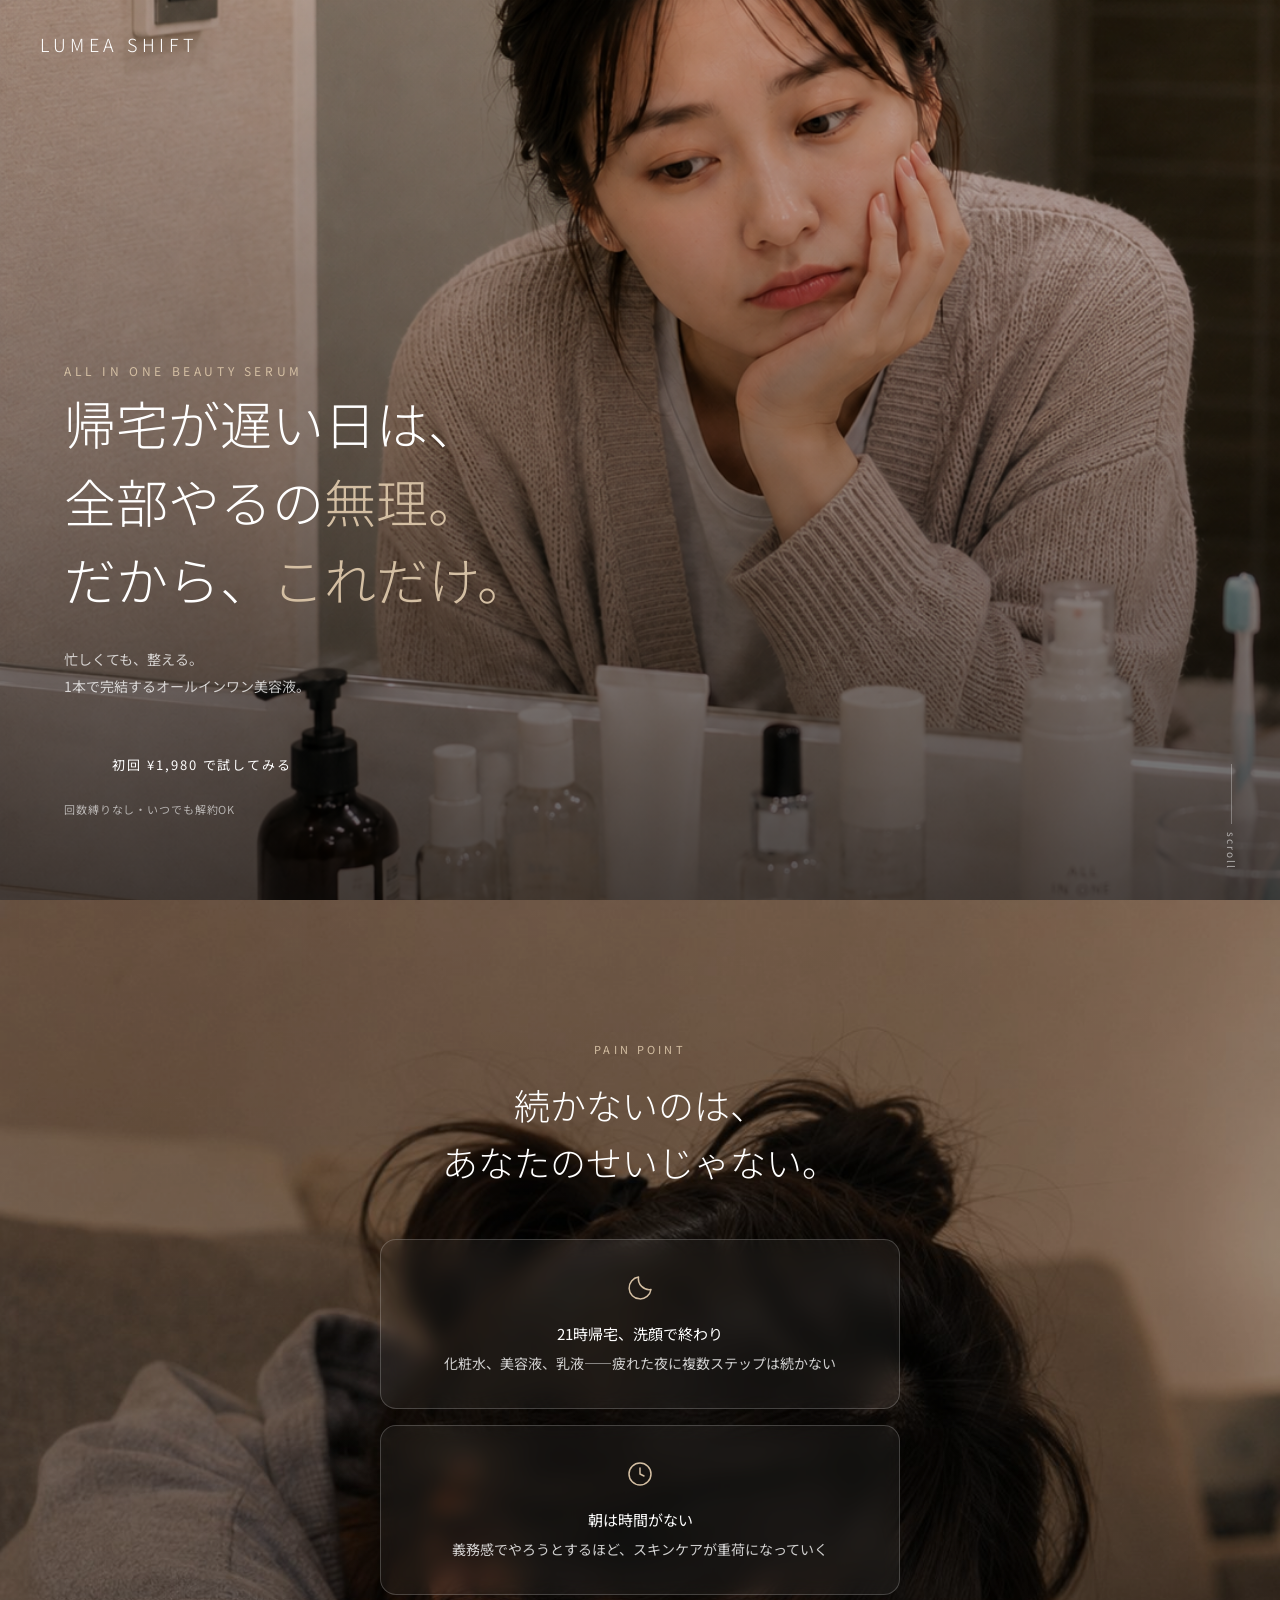
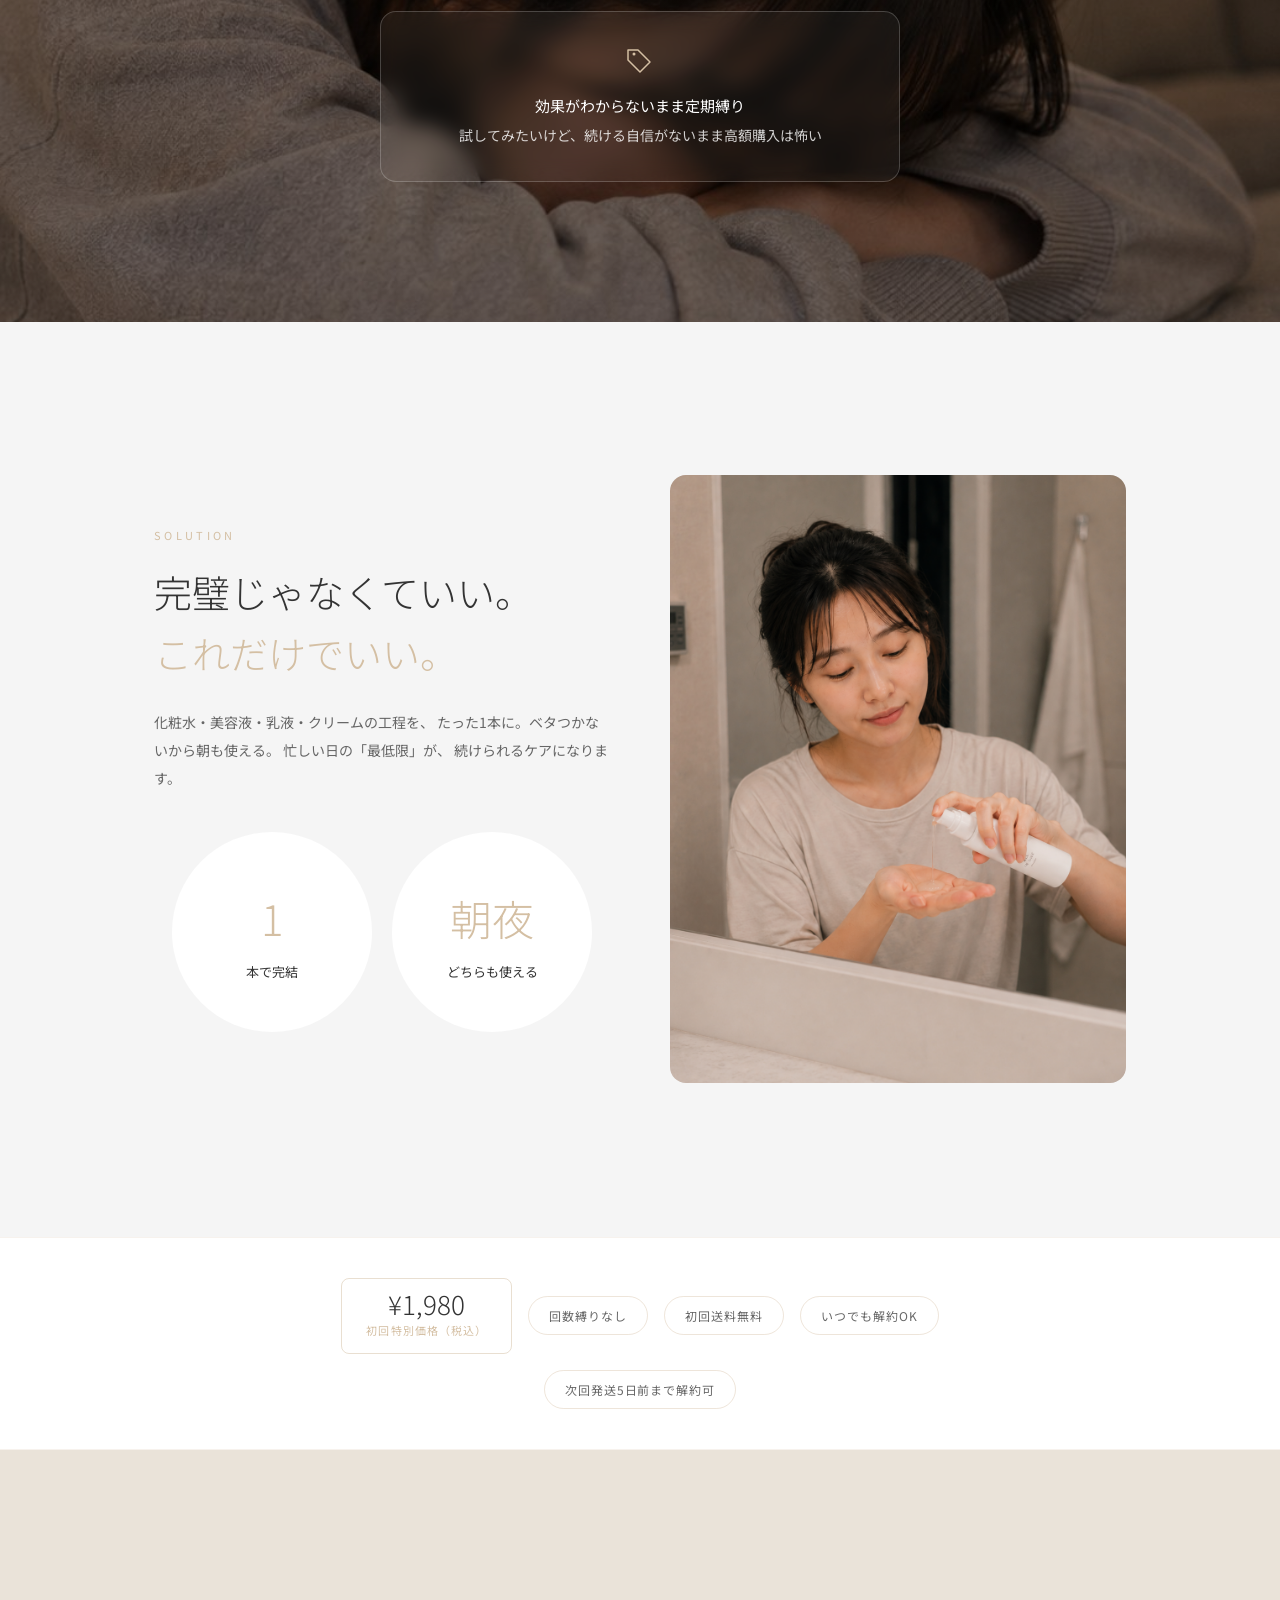
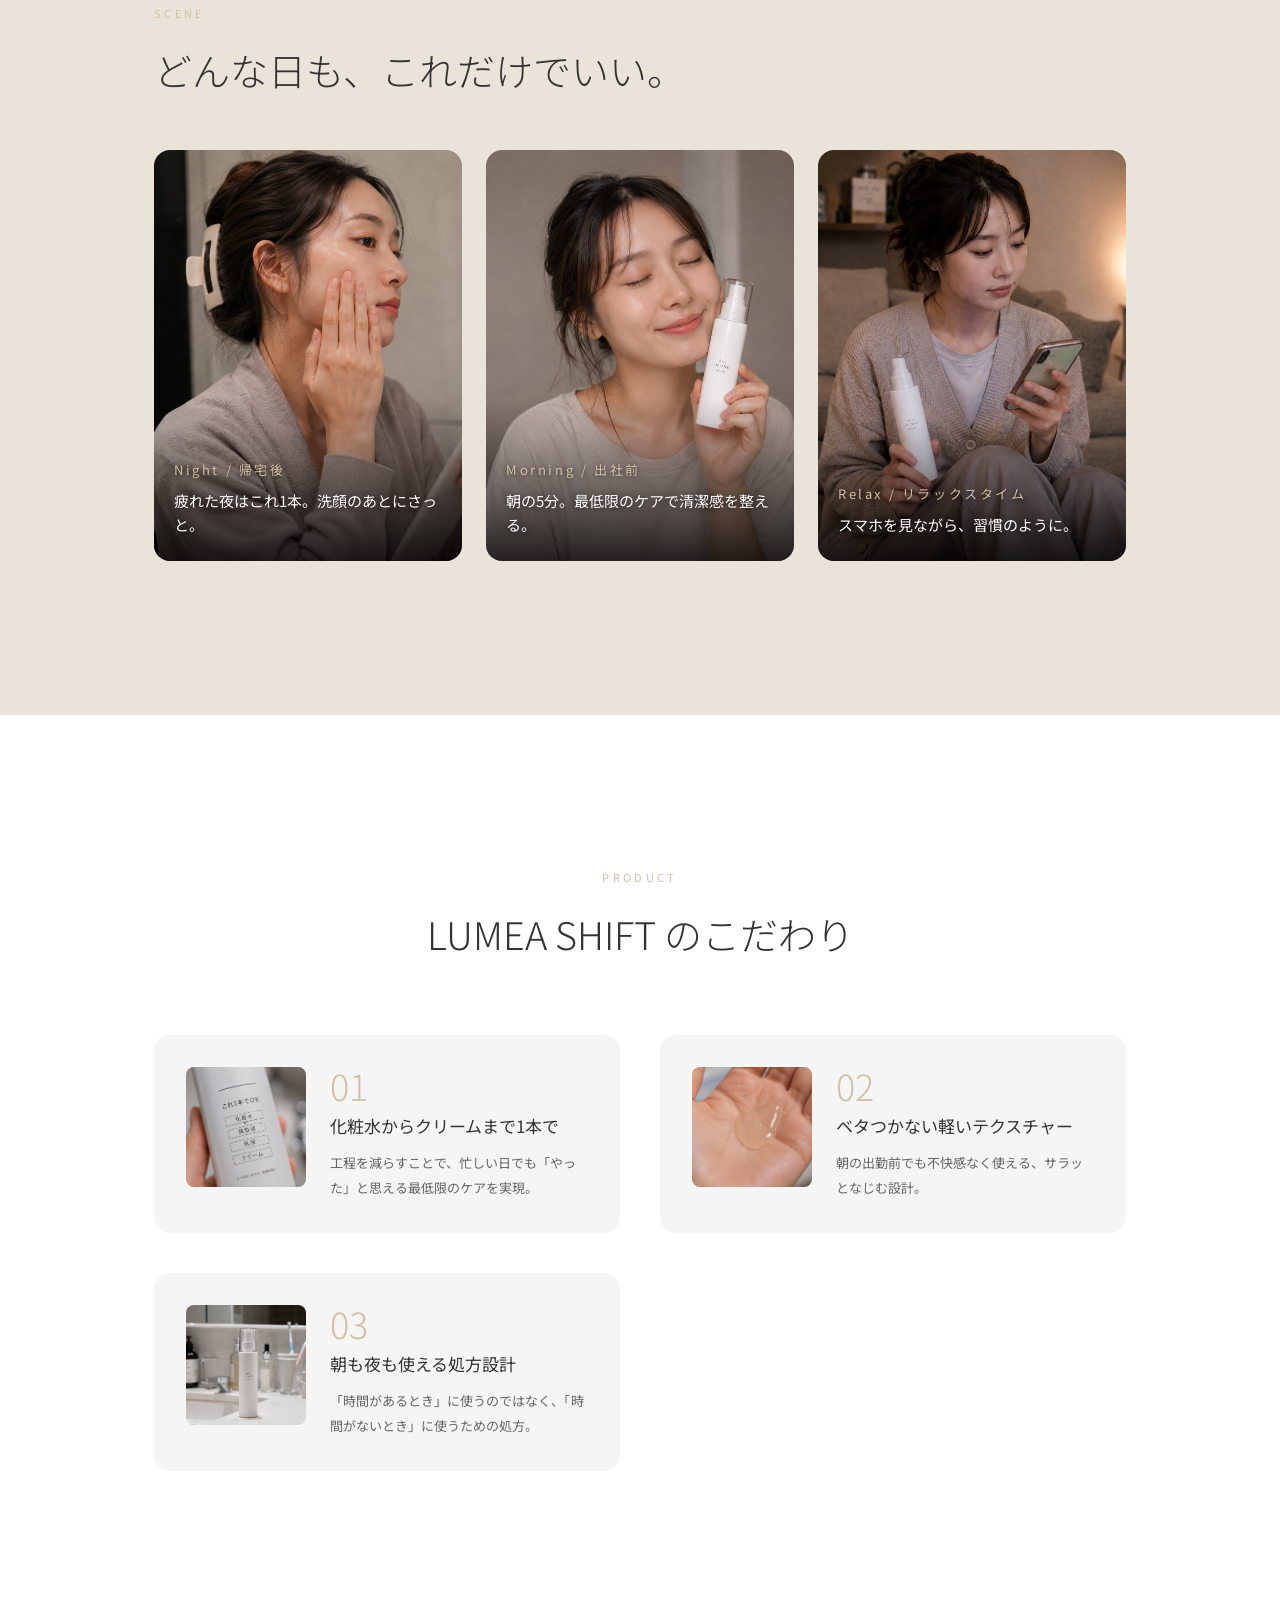
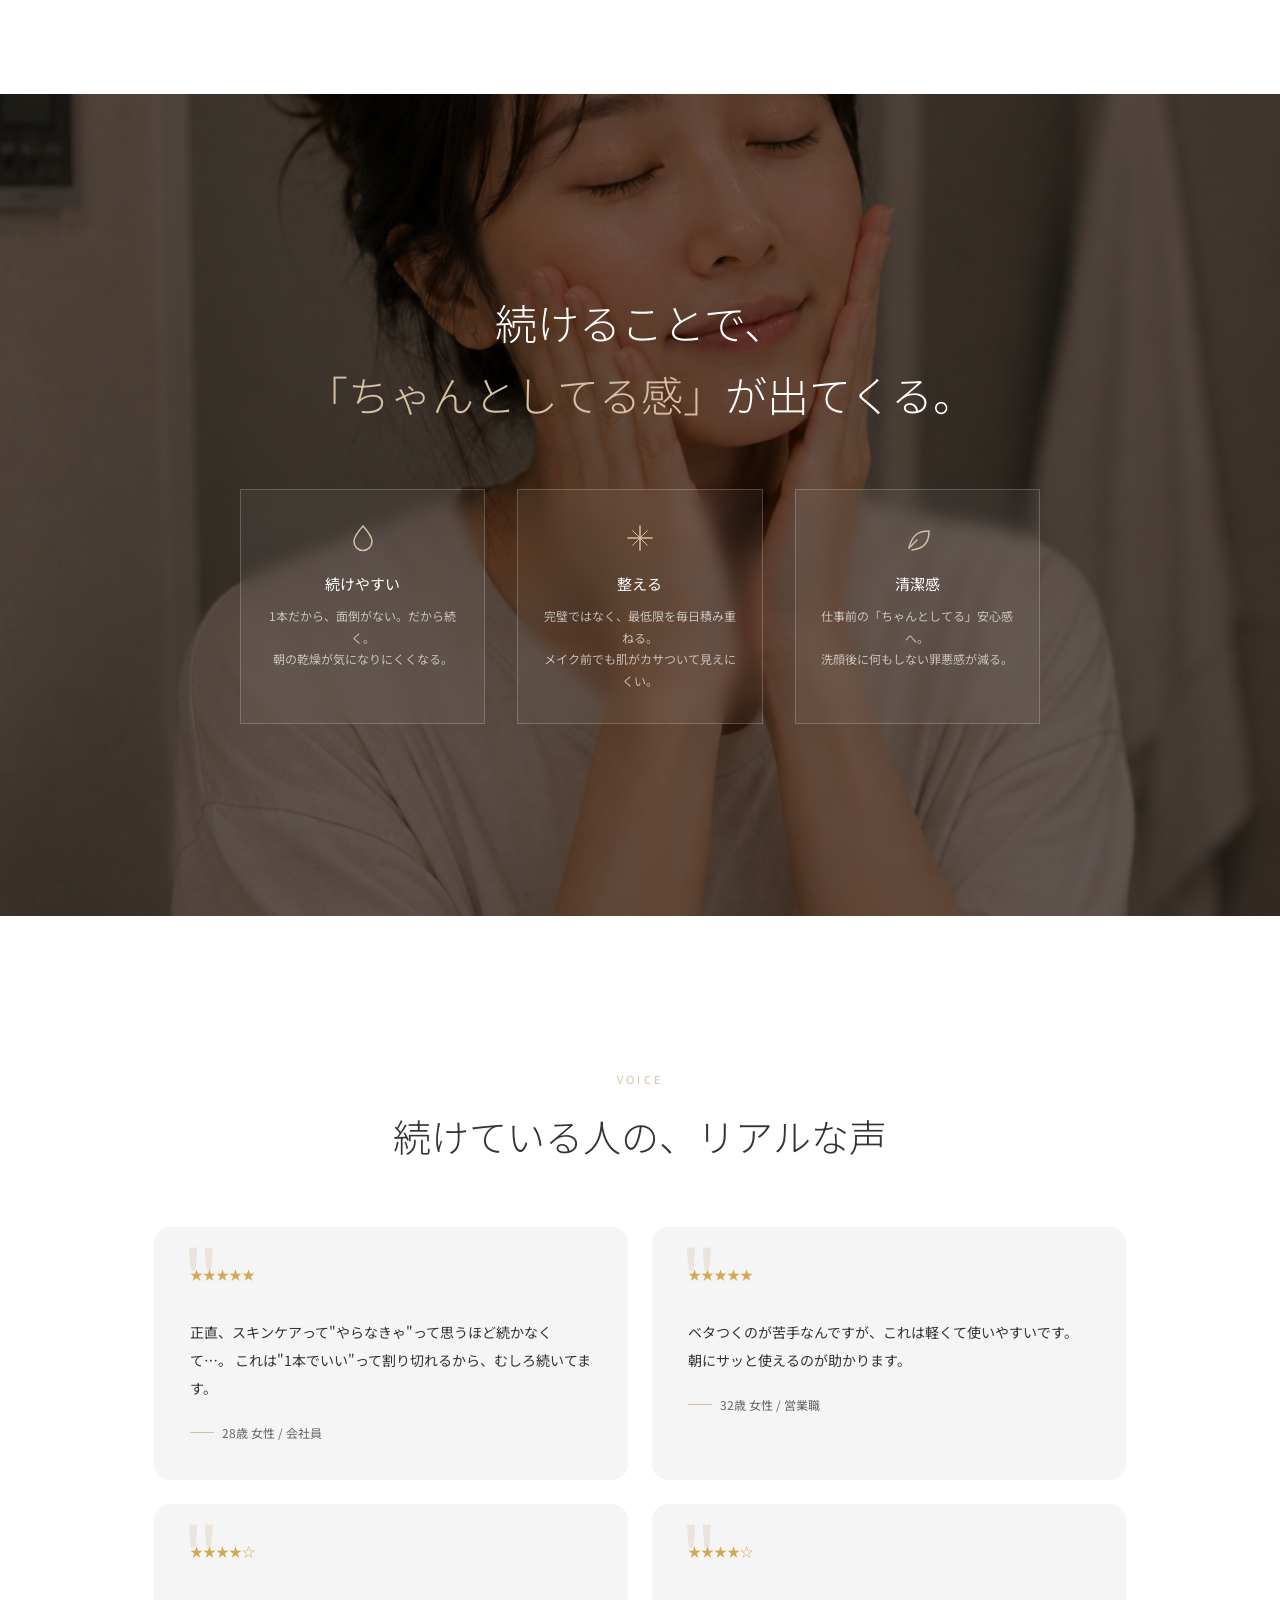
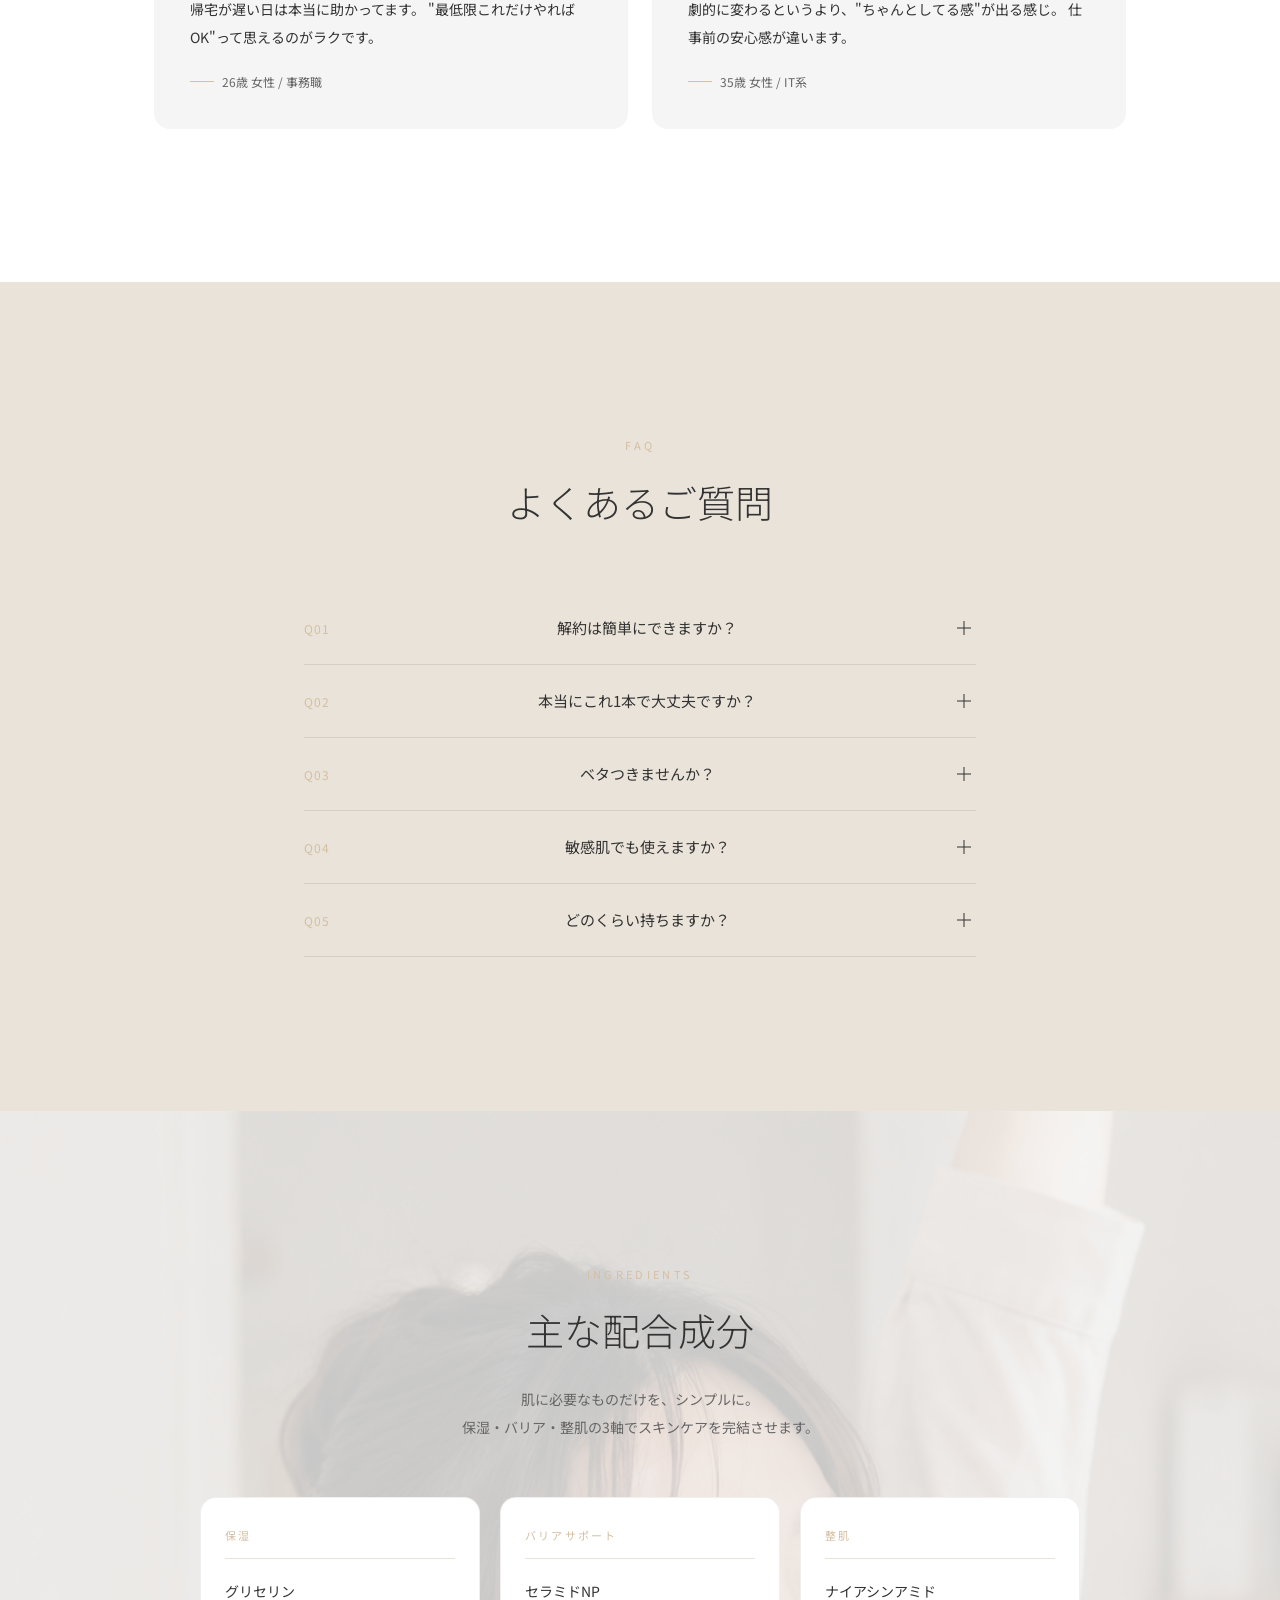
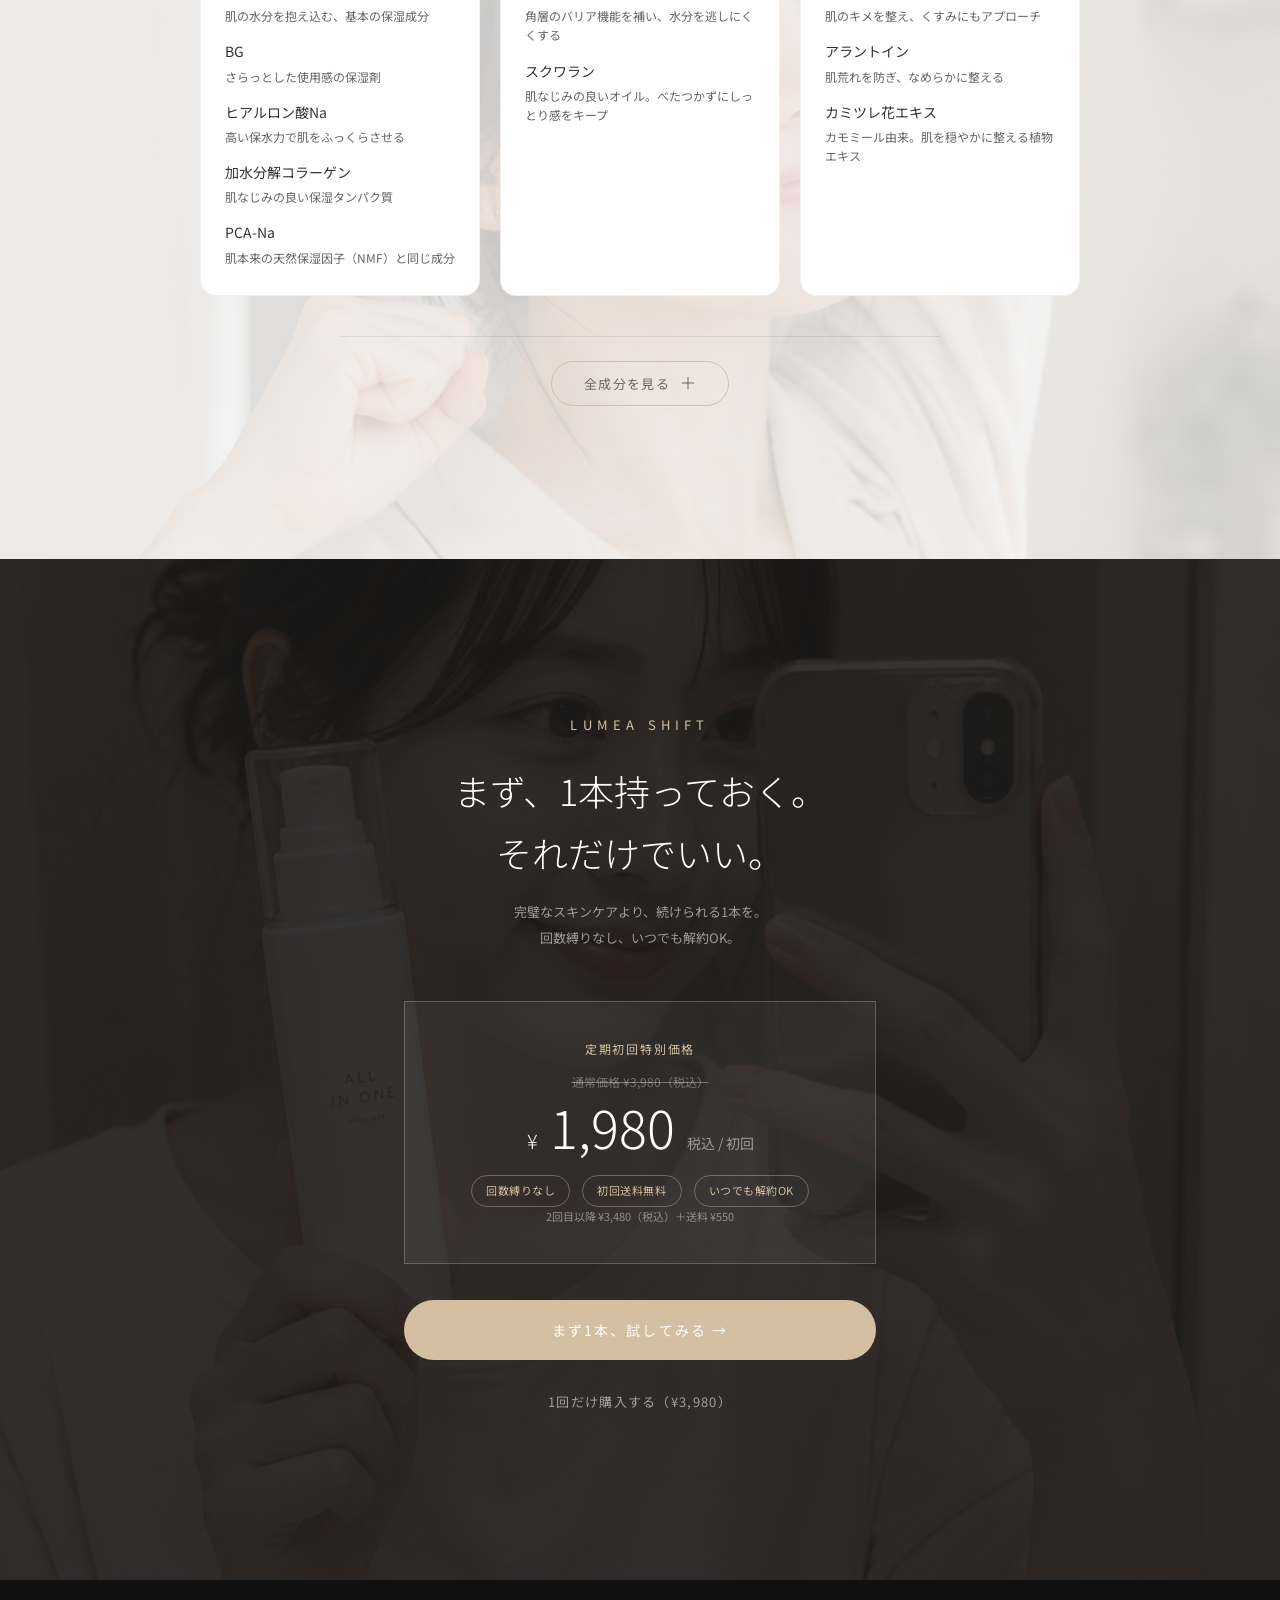
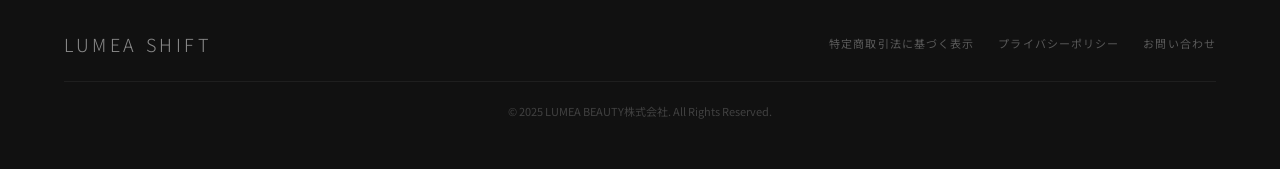
==== commit d87f213e: "更新-9" ====
--- a/index.html
+++ b/index.html
@@ -85,7 +85,7 @@
         忙しくても、整える。<br>
         1本で完結するオールインワン美容液。
       </p>
-      <a href="#cta" class="fv-btn">初回 ¥1,980 で試してみる</a>
+      <button onclick="openModal()" class="fv-btn" style="cursor:pointer; border:none; background:none;">初回 ¥1,980 で試してみる</button>
       <!-- 【変更8】ボタン直下に安心テキストを追加（縛りへの恐怖を早期解消） -->
       <p class="fv-btn-note">回数縛りなし・いつでも解約OK</p>
     </div>
@@ -612,17 +612,282 @@
         </div>
         <div class="cta-price-note">2回目以降 ¥3,480（税込）＋送料 ¥550</div>
       </div>
-      <!-- 【変更15】「定期コース…」→「まず1本…」（縛りの連想を回避） -->
-      <a href="#" class="cta-btn reveal">まず1本、試してみる →</a>
-      <a href="#" class="cta-btn-sub reveal">1回だけ購入する（¥3,980）</a>
-    </div>
-  </section>
-
-  <!-- スマホ固定CTAバー -->
+      <!-- ボタンクリックでお問い合わせモーダルを開く -->
+      <!-- onclick="openModal()" → script.js の openModal 関数を呼び出す -->
+      <button onclick="openModal()" class="cta-btn reveal" style="cursor:pointer; border:none; width:100%;">まず1本、試してみる →</button>
+      <button onclick="openModal()" class="cta-btn-sub reveal" style="cursor:pointer; border:none; width:100%; background:none;">1回だけ購入する（¥3,980）</button>
+    </div>
+  </section>
+
+  <!-- スマホ固定CTAバー（480px以下のみ表示） -->
   <div class="sticky-cta" id="stickyCta">
-    <a href="#cta" class="sticky-cta-btn">まず1本、試してみる →</a>
+    <button onclick="openModal()" class="sticky-cta-btn" style="cursor:pointer; border:none; width:100%; background:none;">まず1本、試してみる →</button>
     <p class="sticky-cta-note">初回 ¥1,980・回数縛りなし・いつでも解約OK</p>
   </div>
+
+  <!-- PC固定CTAバー（481px以上のみ表示） -->
+  <!-- SPの固定CTAとは別要素にすることで、それぞれに最適なデザインを適用できる -->
+  <div class="sticky-cta-pc" id="stickyCtaPc">
+    <div class="sticky-cta-pc-inner">
+      <!-- 左：ブランド名＋キャッチコピー -->
+      <div class="sticky-cta-pc-text">
+        <span class="sticky-cta-pc-brand">LUMEA SHIFT</span>
+        <span class="sticky-cta-pc-copy">忙しくても、整える。1本で完結するオールインワン美容液。</span>
+      </div>
+      <!-- 右：価格＋ボタン -->
+      <div class="sticky-cta-pc-action">
+        <div class="sticky-cta-pc-price">
+          <span class="sticky-cta-pc-price-label">初回特別価格</span>
+          <span class="sticky-cta-pc-price-num">¥1,980</span>
+          <span class="sticky-cta-pc-price-note">回数縛りなし</span>
+        </div>
+        <button onclick="openModal()" class="sticky-cta-pc-btn" style="cursor:pointer; border:none;">まず1本、試してみる →</button>
+      </div>
+    </div>
+  </div>
+
+  <!-- ============================================================
+     購入 モーダル（ポップアップフォーム）
+     .modal-overlay をクリックすると閉じる
+     ============================================================ -->
+  <div class="modal-overlay" id="modalOverlay" role="dialog" aria-modal="true" aria-labelledby="modalTitle">
+
+    <div class="modal-box">
+
+      <!-- 閉じるボタン（×） -->
+      <button class="modal-close" id="modalClose" aria-label="閉じる">&times;</button>
+
+      <!-- モーダルヘッダー -->
+      <div class="modal-header">
+        <span class="modal-brand">LUMEA SHIFT</span>
+        <h2 class="modal-title" id="modalTitle">ご購入手続き</h2>
+        <p class="modal-lead">必要事項をご入力の上、ご注文ください。</p>
+      </div>
+
+      <!-- フォーム本体 -->
+      <!-- onsubmit="return false" → デフォルトの送信（ページ遷移）を止めてJSで処理 -->
+      <form class="modal-form" id="contactForm" onsubmit="return false">
+
+        <!-- ① コース選択 -->
+        <div class="form-group">
+          <label class="form-label">コース選択 <span class="form-required">必須</span></label>
+          <!-- カード型ラジオボタン：視覚的に選びやすくする -->
+          <div class="form-plan-cards">
+
+            <!-- 定期コース（デフォルト選択） -->
+            <label class="form-plan-card" id="planCardSubscribe">
+              <input
+                type="radio"
+                name="plan"
+                value="定期コース（初回 ¥1,980）"
+                class="form-plan-radio"
+                checked
+                onchange="updatePlanCard()"
+              >
+              <div class="form-plan-card-inner">
+                <span class="form-plan-badge">おすすめ</span>
+                <div class="form-plan-name">定期コース</div>
+                <div class="form-plan-price">初回 <strong>¥1,980</strong><span>（税込）</span></div>
+                <div class="form-plan-note">2回目以降 ¥3,480＋送料¥550<br>回数縛りなし・いつでも解約OK</div>
+              </div>
+            </label>
+
+            <!-- 単品購入 -->
+            <label class="form-plan-card" id="planCardOnce">
+              <input
+                type="radio"
+                name="plan"
+                value="単品購入（¥3,980）"
+                class="form-plan-radio"
+                onchange="updatePlanCard()"
+              >
+              <div class="form-plan-card-inner">
+                <div class="form-plan-name">単品購入</div>
+                <div class="form-plan-price"><strong>¥3,980</strong><span>（税込）</span></div>
+                <div class="form-plan-note">送料 ¥550<br>1回限りの購入</div>
+              </div>
+            </label>
+
+          </div>
+        </div>
+
+        <!-- ② お名前 -->
+        <div class="form-group">
+          <label for="formName" class="form-label">お名前 <span class="form-required">必須</span></label>
+          <input
+            type="text"
+            id="formName"
+            name="name"
+            class="form-input"
+            placeholder="山田 花子"
+            required
+            autocomplete="name"
+          >
+        </div>
+
+        <!-- ③ フリガナ -->
+        <div class="form-group">
+          <label for="formKana" class="form-label">フリガナ <span class="form-required">必須</span></label>
+          <input
+            type="text"
+            id="formKana"
+            name="kana"
+            class="form-input"
+            placeholder="ヤマダ ハナコ"
+            required
+            autocomplete="name"
+          >
+        </div>
+
+        <!-- ④ メールアドレス -->
+        <div class="form-group">
+          <label for="formEmail" class="form-label">メールアドレス <span class="form-required">必須</span></label>
+          <input
+            type="email"
+            id="formEmail"
+            name="email"
+            class="form-input"
+            placeholder="example@email.com"
+            required
+            autocomplete="email"
+          >
+        </div>
+
+        <!-- ⑤ 電話番号 -->
+        <div class="form-group">
+          <label for="formPhone" class="form-label">電話番号 <span class="form-required">必須</span></label>
+          <input
+            type="tel"
+            id="formPhone"
+            name="phone"
+            class="form-input"
+            placeholder="090-0000-0000"
+            required
+            autocomplete="tel"
+          >
+        </div>
+
+        <!-- ⑥ 郵便番号 -->
+        <div class="form-group">
+          <label for="formZip" class="form-label">郵便番号 <span class="form-required">必須</span></label>
+          <input
+            type="text"
+            id="formZip"
+            name="zip"
+            class="form-input"
+            placeholder="123-4567"
+            required
+            autocomplete="postal-code"
+            maxlength="8"
+          >
+        </div>
+
+        <!-- ⑦ 住所 -->
+        <div class="form-group">
+          <label for="formAddress" class="form-label">住所 <span class="form-required">必須</span></label>
+          <input
+            type="text"
+            id="formAddress"
+            name="address"
+            class="form-input"
+            placeholder="東京都渋谷区〇〇町1-2-3"
+            required
+            autocomplete="street-address"
+          >
+        </div>
+
+        <!-- ⑧ マンション・部屋番号（任意） -->
+        <div class="form-group">
+          <label for="formAddress2" class="form-label">マンション名・部屋番号 <span class="form-optional">任意</span></label>
+          <input
+            type="text"
+            id="formAddress2"
+            name="address2"
+            class="form-input"
+            placeholder="〇〇マンション 101号室"
+            autocomplete="address-line2"
+          >
+        </div>
+
+        <!-- ⑨ お支払い方法 -->
+        <div class="form-group">
+          <label class="form-label">お支払い方法 <span class="form-required">必須</span></label>
+          <div class="form-radio-group">
+
+            <label class="form-radio-label">
+              <input type="radio" name="payment" value="クレジットカード" class="form-radio" checked>
+              <span class="form-radio-text">💳 クレジットカード</span>
+            </label>
+
+            <label class="form-radio-label">
+              <input type="radio" name="payment" value="代金引換" class="form-radio">
+              <span class="form-radio-text">📦 代金引換（+¥330）</span>
+            </label>
+
+            <label class="form-radio-label">
+              <input type="radio" name="payment" value="コンビニ払い" class="form-radio">
+              <span class="form-radio-text">🏪 コンビニ払い</span>
+            </label>
+
+          </div>
+        </div>
+
+        <!-- ⑩ 備考（任意） -->
+        <div class="form-group">
+          <label for="formNote" class="form-label">備考 <span class="form-optional">任意</span></label>
+          <textarea
+            id="formNote"
+            name="note"
+            class="form-textarea"
+            placeholder="配送に関するご要望など"
+            rows="3"
+          ></textarea>
+        </div>
+
+        <!-- ⑪ 同意チェックボックス -->
+        <div class="form-group form-group--check">
+          <label class="form-check-label">
+            <input type="checkbox" id="formAgree" name="agree" class="form-check" required>
+            <span>
+              <a href="#" class="form-link" target="_blank">特定商取引法に基づく表示</a>・
+              <a href="#" class="form-link" target="_blank">プライバシーポリシー</a>に同意する
+            </span>
+          </label>
+        </div>
+
+        <!-- 送信ボタン -->
+        <button type="submit" class="form-submit" id="formSubmitBtn">
+          <span class="form-submit-text">注文を確定する →</span>
+          <!-- ローディングスピナー（送信中に表示） -->
+          <span class="form-submit-spinner" aria-hidden="true"></span>
+        </button>
+
+        <!-- 安心テキスト -->
+        <p class="form-security-note">🔒 SSL暗号化通信で保護されています</p>
+
+      </form><!-- /.modal-form -->
+
+      <!-- 送信完了メッセージ（送信成功後にJSで表示する） -->
+      <div class="form-success" id="formSuccess">
+        <div class="form-success-icon">✓</div>
+        <h3 class="form-success-title">ご注文ありがとうございます</h3>
+        <p class="form-success-text">
+          ご購入いただきありがとうございます。<br>
+          ご登録のメールアドレスに注文確認メールをお送りしました。<br>
+          発送まで2〜3営業日お待ちください。
+        </p>
+        <button class="form-success-close" onclick="closeModal()">閉じる</button>
+      </div>
+
+      <!-- エラーメッセージ（送信失敗時にJSで表示する） -->
+      <div class="form-error-msg" id="formErrorMsg">
+        <p>送信に失敗しました。時間をおいて再度お試しください。</p>
+      </div>
+
+    </div><!-- /.modal-box -->
+
+  </div><!-- /.modal-overlay -->
+
 
   <!-- フッター -->
   <footer>
--- a/style.css
+++ b/style.css
@@ -1744,6 +1744,130 @@
   display: none;
 }
 
+/* ============================================
+   PC固定CTAバー（481px以上のみ表示）
+   画面下部に横長バーとして固定表示
+   ============================================ */
+
+/* デフォルトは非表示（初期状態）
+   SPでは常にdisplay:none にしてSP用と競合しないようにする */
+.sticky-cta-pc {
+  display: none; /* JSで show/hideするが、まずSPでは見せない */
+}
+
+/* 481px以上（PCサイズ）だけ有効にする */
+@media (min-width: 481px) {
+  .sticky-cta-pc {
+    display: block;           /* ブロック要素として存在させる */
+    position: fixed;          /* スクロールしても画面下部に固定 */
+    bottom: 0;
+    left: 0;
+    right: 0;
+    z-index: 200;             /* 他の要素より手前に表示 */
+    background: rgba(26, 26, 26, 0.96); /* --dark を半透明で使用 */
+    backdrop-filter: blur(8px); /* 背景をすりガラス風にぼかす */
+    box-shadow: 0 -2px 24px rgba(0, 0, 0, 0.2);
+    /* ↓ 下からスライドイン／アウトのアニメーション */
+    transition: transform 0.4s ease, opacity 0.4s ease;
+  }
+
+  /* .hidden クラスが付いたら画面外に隠す（SPと同じ仕組み） */
+  .sticky-cta-pc.hidden {
+    transform: translateY(100%); /* 下に100%ずらして画面外へ */
+    opacity: 0;
+    pointer-events: none;        /* 隠れているときはクリック無効 */
+  }
+
+  /* バー内のレイアウト：左テキスト・右ボタンを横並びに */
+  .sticky-cta-pc-inner {
+    max-width: 1100px;
+    margin: 0 auto;
+    padding: 16px clamp(24px, 5vw, 60px);
+    display: flex;
+    align-items: center;
+    justify-content: space-between; /* 左右に振り分け */
+    gap: 24px;
+  }
+
+  /* 左：ブランド名とキャッチコピーの縦並び */
+  .sticky-cta-pc-text {
+    display: flex;
+    flex-direction: column;
+    gap: 4px;
+  }
+
+  .sticky-cta-pc-brand {
+    font-family: var(--font-en);
+    font-size: 13px;
+    font-weight: 300;
+    letter-spacing: 0.25em;
+    color: var(--accent);          /* ブランドカラーのベージュ */
+  }
+
+  .sticky-cta-pc-copy {
+    font-size: 13px;
+    color: rgba(255, 255, 255, 0.65);
+    letter-spacing: 0.05em;
+  }
+
+  /* 右：価格情報とボタンを横並び */
+  .sticky-cta-pc-action {
+    display: flex;
+    align-items: center;
+    gap: 32px;
+    flex-shrink: 0; /* 右側が縮まないように */
+  }
+
+  /* 価格表示エリア */
+  .sticky-cta-pc-price {
+    display: flex;
+    flex-direction: column;
+    align-items: flex-end; /* 右寄せ */
+    gap: 2px;
+  }
+
+  .sticky-cta-pc-price-label {
+    font-size: 10px;
+    letter-spacing: 0.1em;
+    color: rgba(255, 255, 255, 0.45);
+  }
+
+  .sticky-cta-pc-price-num {
+    font-family: var(--font-en);
+    font-size: 22px;
+    font-weight: 300;
+    color: var(--white);
+    letter-spacing: 0.05em;
+    line-height: 1;
+  }
+
+  .sticky-cta-pc-price-note {
+    font-size: 10px;
+    color: var(--accent);
+    letter-spacing: 0.05em;
+  }
+
+  /* CTAボタン：FVボタンと同じスタイルをベースに */
+  .sticky-cta-pc-btn {
+    display: inline-block;
+    background: var(--accent);
+    color: var(--white);
+    padding: 14px 36px;
+    font-family: var(--font-ja);
+    font-size: 13px;
+    letter-spacing: 0.15em;
+    text-decoration: none;
+    border-radius: var(--radius-lg); /* 両サイドを丸く */
+    transition: background 0.3s ease, letter-spacing 0.3s ease;
+    white-space: nowrap;             /* テキストの折り返しを防ぐ */
+  }
+
+  .sticky-cta-pc-btn:hover {
+    background: #c4af93;            /* ホバーで少し暗いベージュ */
+    letter-spacing: 0.2em;
+  }
+}
+
 @media (max-width: 480px) {
   .sticky-cta {
     display: flex;
@@ -1790,4 +1914,450 @@
   footer {
     padding-bottom: calc(80px + env(safe-area-inset-bottom));
   }
-}+}
+
+/* ============================================================
+   モーダル（ポップアップフォーム）スタイル
+   LUMEA SHIFTのブランドカラーに統一
+   ============================================================ */
+
+/* ---- オーバーレイ（背景の半透明黒） ---- */
+.modal-overlay {
+  /* 画面全体を覆う固定配置 */
+  position: fixed;
+  inset: 0;                        /* top/right/bottom/left すべて 0 */
+  background: rgba(26, 26, 26, 0.75);  /* 半透明の暗い背景 */
+  z-index: 8000;                   /* ローディング(9999)より下、通常コンテンツより上 */
+  display: flex;
+  align-items: center;
+  justify-content: center;
+  padding: 20px;
+
+  /* 初期状態：非表示 */
+  opacity: 0;
+  visibility: hidden;
+  transition: opacity 0.35s ease, visibility 0.35s ease;
+}
+
+/* オーバーレイ表示状態（JSで .open クラスを付与） */
+.modal-overlay.open {
+  opacity: 1;
+  visibility: visible;
+}
+
+/* ---- モーダルボックス（白いカード） ---- */
+.modal-box {
+  position: relative;
+  background: var(--white);
+  border-radius: var(--radius-md);
+  width: 100%;
+  max-width: 520px;
+  max-height: 90vh;               /* 画面高さの90%まで */
+  overflow-y: auto;               /* 内容が長い場合はスクロール */
+  padding: 48px 40px 40px;
+
+  /* 下からスライドインするアニメーション */
+  transform: translateY(24px);
+  transition: transform 0.35s ease;
+  scrollbar-width: none;          /* Firefox：スクロールバー非表示 */
+}
+.modal-box::-webkit-scrollbar {
+  display: none;                  /* Chrome/Safari：スクロールバー非表示 */
+}
+
+/* モーダルが開いたときボックスを定位置に */
+.modal-overlay.open .modal-box {
+  transform: translateY(0);
+}
+
+/* ---- 閉じるボタン（右上の ×） ---- */
+.modal-close {
+  position: absolute;
+  top: 16px;
+  right: 20px;
+  background: none;
+  border: none;
+  font-size: 28px;
+  line-height: 1;
+  color: var(--text-light);
+  cursor: pointer;
+  padding: 4px 8px;
+  transition: color 0.2s;
+}
+.modal-close:hover {
+  color: var(--text);
+}
+
+/* ---- モーダルヘッダー ---- */
+.modal-header {
+  text-align: center;
+  margin-bottom: 32px;
+}
+.modal-brand {
+  font-family: var(--font-en);
+  font-size: 11px;
+  letter-spacing: 0.25em;
+  color: var(--accent);
+  display: block;
+  margin-bottom: 8px;
+}
+.modal-title {
+  font-family: var(--font-en);
+  font-size: clamp(20px, 4vw, 26px);
+  font-weight: 300;
+  letter-spacing: 0.1em;
+  color: var(--text);
+  margin-bottom: 10px;
+}
+.modal-lead {
+  font-size: 13px;
+  color: var(--text-light);
+  line-height: 1.7;
+}
+
+/* ---- フォームグループ（ラベル＋入力欄のセット） ---- */
+.form-group {
+  margin-bottom: 20px;
+}
+.form-label {
+  display: block;
+  font-size: 13px;
+  color: var(--text);
+  margin-bottom: 6px;
+  font-weight: 400;
+}
+
+/* 必須バッジ */
+.form-required {
+  display: inline-block;
+  background: var(--accent);
+  color: var(--white);
+  font-size: 10px;
+  padding: 1px 6px;
+  border-radius: 3px;
+  margin-left: 6px;
+  vertical-align: middle;
+  letter-spacing: 0.05em;
+}
+
+/* 任意バッジ */
+.form-optional {
+  display: inline-block;
+  background: #e0e0e0;
+  color: var(--text-light);
+  font-size: 10px;
+  padding: 1px 6px;
+  border-radius: 3px;
+  margin-left: 6px;
+  vertical-align: middle;
+  letter-spacing: 0.05em;
+}
+
+/* テキスト入力欄 */
+.form-input,
+.form-textarea {
+  width: 100%;
+  padding: 12px 14px;
+  border: 1px solid #ddd;
+  border-radius: var(--radius-sm);
+  font-family: var(--font-ja);
+  font-size: 14px;
+  color: var(--text);
+  background: var(--secondary);
+  transition: border-color 0.2s, box-shadow 0.2s;
+  outline: none;
+  appearance: none;               /* iOS のデフォルトスタイルをリセット */
+}
+.form-input:focus,
+.form-textarea:focus {
+  border-color: var(--accent);
+  box-shadow: 0 0 0 3px rgba(212, 191, 163, 0.2);
+  background: var(--white);
+}
+.form-textarea {
+  resize: vertical;               /* 縦方向のみリサイズ可 */
+  min-height: 100px;
+}
+
+/* チェックボックスグループ */
+.form-group--check {
+  margin-bottom: 24px;
+}
+.form-check-label {
+  display: flex;
+  align-items: flex-start;
+  gap: 10px;
+  cursor: pointer;
+  font-size: 13px;
+  color: var(--text-light);
+}
+.form-check {
+  margin-top: 2px;
+  flex-shrink: 0;
+  width: 16px;
+  height: 16px;
+  accent-color: var(--accent);   /* チェック時の色 */
+  cursor: pointer;
+}
+.form-link {
+  color: var(--accent);
+  text-decoration: underline;
+  text-underline-offset: 2px;
+}
+
+/* ---- 送信ボタン ---- */
+.form-submit {
+  width: 100%;
+  padding: 16px;
+  background: var(--dark);
+  color: var(--white);
+  border: none;
+  border-radius: var(--radius-lg);
+  font-family: var(--font-ja);
+  font-size: 15px;
+  letter-spacing: 0.1em;
+  cursor: pointer;
+  transition: background 0.25s, opacity 0.25s;
+  display: flex;
+  align-items: center;
+  justify-content: center;
+  gap: 10px;
+}
+.form-submit:hover {
+  background: var(--accent);
+}
+
+/* 送信中状態（JSで .sending クラスを付与） */
+.form-submit.sending {
+  opacity: 0.7;
+  pointer-events: none;           /* クリックを無効化（二重送信防止） */
+}
+
+/* ローディングスピナー（送信中に回転する丸） */
+.form-submit-spinner {
+  display: none;
+  width: 18px;
+  height: 18px;
+  border: 2px solid rgba(255,255,255,0.4);
+  border-top-color: var(--white);
+  border-radius: 50%;
+  animation: spin 0.8s linear infinite;
+}
+/* sending クラスがついたときスピナーを表示 */
+.form-submit.sending .form-submit-spinner {
+  display: block;
+}
+
+/* スピナーの回転アニメーション */
+@keyframes spin {
+  to { transform: rotate(360deg); }
+}
+
+/* ---- 送信完了メッセージ ---- */
+.form-success {
+  display: none;                  /* 初期は非表示、成功後にJSで表示 */
+  text-align: center;
+  padding: 24px 0;
+}
+.form-success.visible {
+  display: block;
+}
+.form-success-icon {
+  width: 64px;
+  height: 64px;
+  background: var(--accent);
+  color: var(--white);
+  border-radius: 50%;
+  font-size: 28px;
+  line-height: 64px;
+  margin: 0 auto 20px;
+}
+.form-success-title {
+  font-family: var(--font-en);
+  font-size: 20px;
+  font-weight: 300;
+  letter-spacing: 0.1em;
+  color: var(--text);
+  margin-bottom: 12px;
+}
+.form-success-text {
+  font-size: 13px;
+  color: var(--text-light);
+  line-height: 1.8;
+  margin-bottom: 24px;
+}
+.form-success-close {
+  background: none;
+  border: 1px solid var(--accent);
+  color: var(--accent);
+  padding: 10px 32px;
+  border-radius: var(--radius-lg);
+  font-family: var(--font-ja);
+  font-size: 13px;
+  cursor: pointer;
+  letter-spacing: 0.1em;
+  transition: background 0.2s, color 0.2s;
+}
+.form-success-close:hover {
+  background: var(--accent);
+  color: var(--white);
+}
+
+/* ---- エラーメッセージ ---- */
+.form-error-msg {
+  display: none;                  /* 初期は非表示 */
+  background: #fff0f0;
+  border: 1px solid #ffb3b3;
+  border-radius: var(--radius-sm);
+  padding: 12px 16px;
+  margin-top: 16px;
+  font-size: 13px;
+  color: #cc3333;
+  text-align: center;
+}
+.form-error-msg.visible {
+  display: block;
+}
+
+/* ---- スマートフォン対応（画面が狭い場合） ---- */
+@media (max-width: 480px) {
+  .modal-box {
+    padding: 40px 24px 32px;
+  }
+}
+
+
+/* ============================================================
+   購入フォーム追加スタイル
+   ============================================================ */
+
+/* ---- コース選択カード ---- */
+.form-plan-cards {
+  display: grid;
+  grid-template-columns: 1fr 1fr;  /* 2列 */
+  gap: 12px;
+}
+
+/* カード全体がクリック可能なラベル */
+.form-plan-card {
+  cursor: pointer;
+  display: block;
+}
+
+/* カード内側のデザイン */
+.form-plan-card-inner {
+  border: 2px solid #ddd;
+  border-radius: var(--radius-md);
+  padding: 16px 14px;
+  transition: border-color 0.2s, background 0.2s;
+  position: relative;
+}
+
+/* ラジオボタン自体は非表示（カード全体がクリック領域になるため） */
+.form-plan-radio {
+  position: absolute;
+  opacity: 0;
+  pointer-events: none;
+}
+
+/* 選択済みカードのスタイル（JSで .selected クラスを付与） */
+.form-plan-card.selected .form-plan-card-inner {
+  border-color: var(--accent);
+  background: #fdf8f3;
+}
+
+/* おすすめバッジ */
+.form-plan-badge {
+  display: inline-block;
+  background: var(--accent);
+  color: var(--white);
+  font-size: 10px;
+  padding: 2px 8px;
+  border-radius: 3px;
+  letter-spacing: 0.05em;
+  margin-bottom: 8px;
+}
+
+.form-plan-name {
+  font-size: 13px;
+  font-weight: 400;
+  color: var(--text-light);
+  margin-bottom: 4px;
+}
+
+.form-plan-price {
+  font-size: 15px;
+  color: var(--text);
+  margin-bottom: 6px;
+}
+.form-plan-price strong {
+  font-size: 22px;
+  font-weight: 400;
+  font-family: var(--font-en);
+  color: var(--dark);
+}
+.form-plan-price span {
+  font-size: 11px;
+  color: var(--text-light);
+}
+
+.form-plan-note {
+  font-size: 11px;
+  color: var(--text-light);
+  line-height: 1.6;
+}
+
+/* ---- ラジオボタングループ（支払い方法） ---- */
+.form-radio-group {
+  display: flex;
+  flex-direction: column;
+  gap: 10px;
+}
+
+.form-radio-label {
+  display: flex;
+  align-items: center;
+  gap: 10px;
+  cursor: pointer;
+  padding: 10px 14px;
+  border: 1px solid #ddd;
+  border-radius: var(--radius-sm);
+  transition: border-color 0.2s, background 0.2s;
+  font-size: 14px;
+}
+.form-radio-label:hover {
+  background: #fdf8f3;
+}
+
+.form-radio {
+  accent-color: var(--accent);
+  width: 16px;
+  height: 16px;
+  flex-shrink: 0;
+}
+
+/* 選択中のラジオ行をハイライト */
+.form-radio:checked + .form-radio-text {
+  color: var(--text);
+  font-weight: 400;
+}
+.form-radio-label:has(.form-radio:checked) {
+  border-color: var(--accent);
+  background: #fdf8f3;
+}
+
+/* ---- SSLセキュリティ注記 ---- */
+.form-security-note {
+  text-align: center;
+  font-size: 12px;
+  color: var(--text-light);
+  margin-top: 12px;
+  letter-spacing: 0.02em;
+}
+
+/* ---- スマホ：コース選択を縦並びに ---- */
+@media (max-width: 400px) {
+  .form-plan-cards {
+    grid-template-columns: 1fr;
+  }
+}
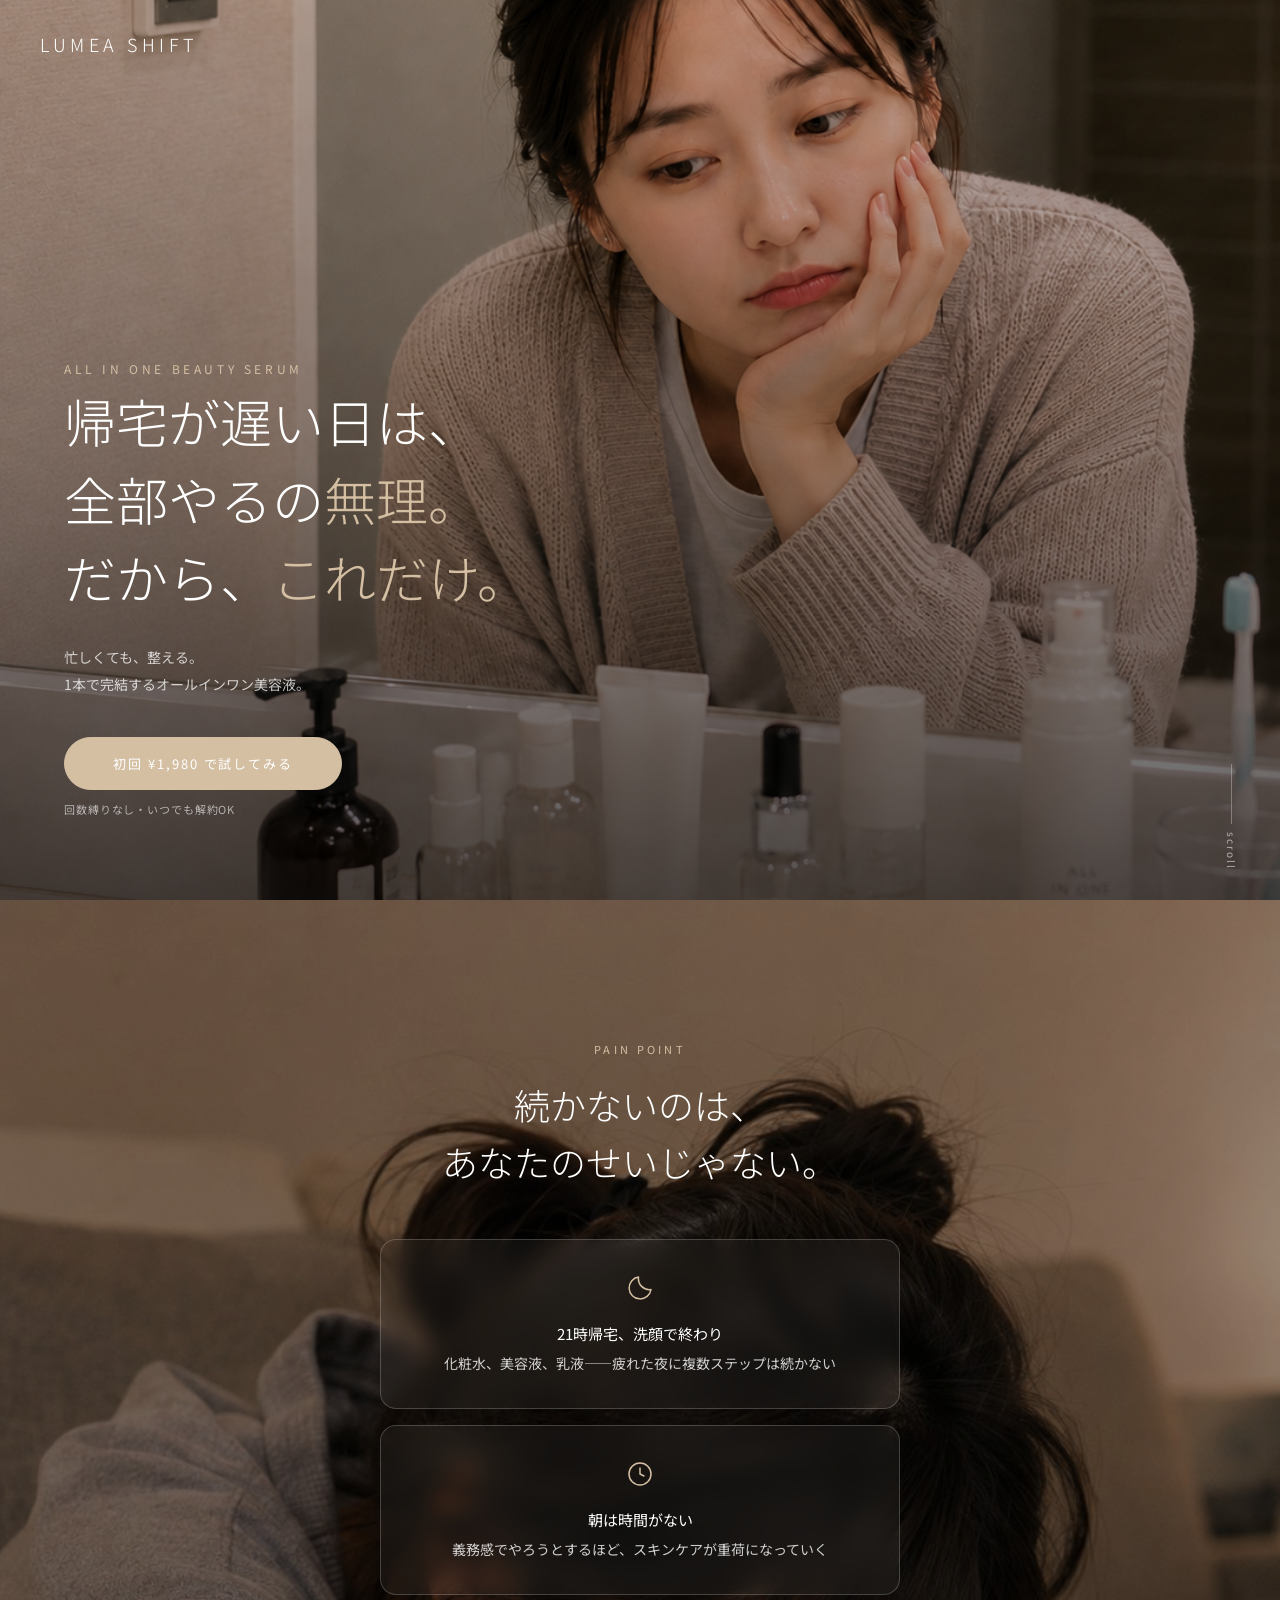
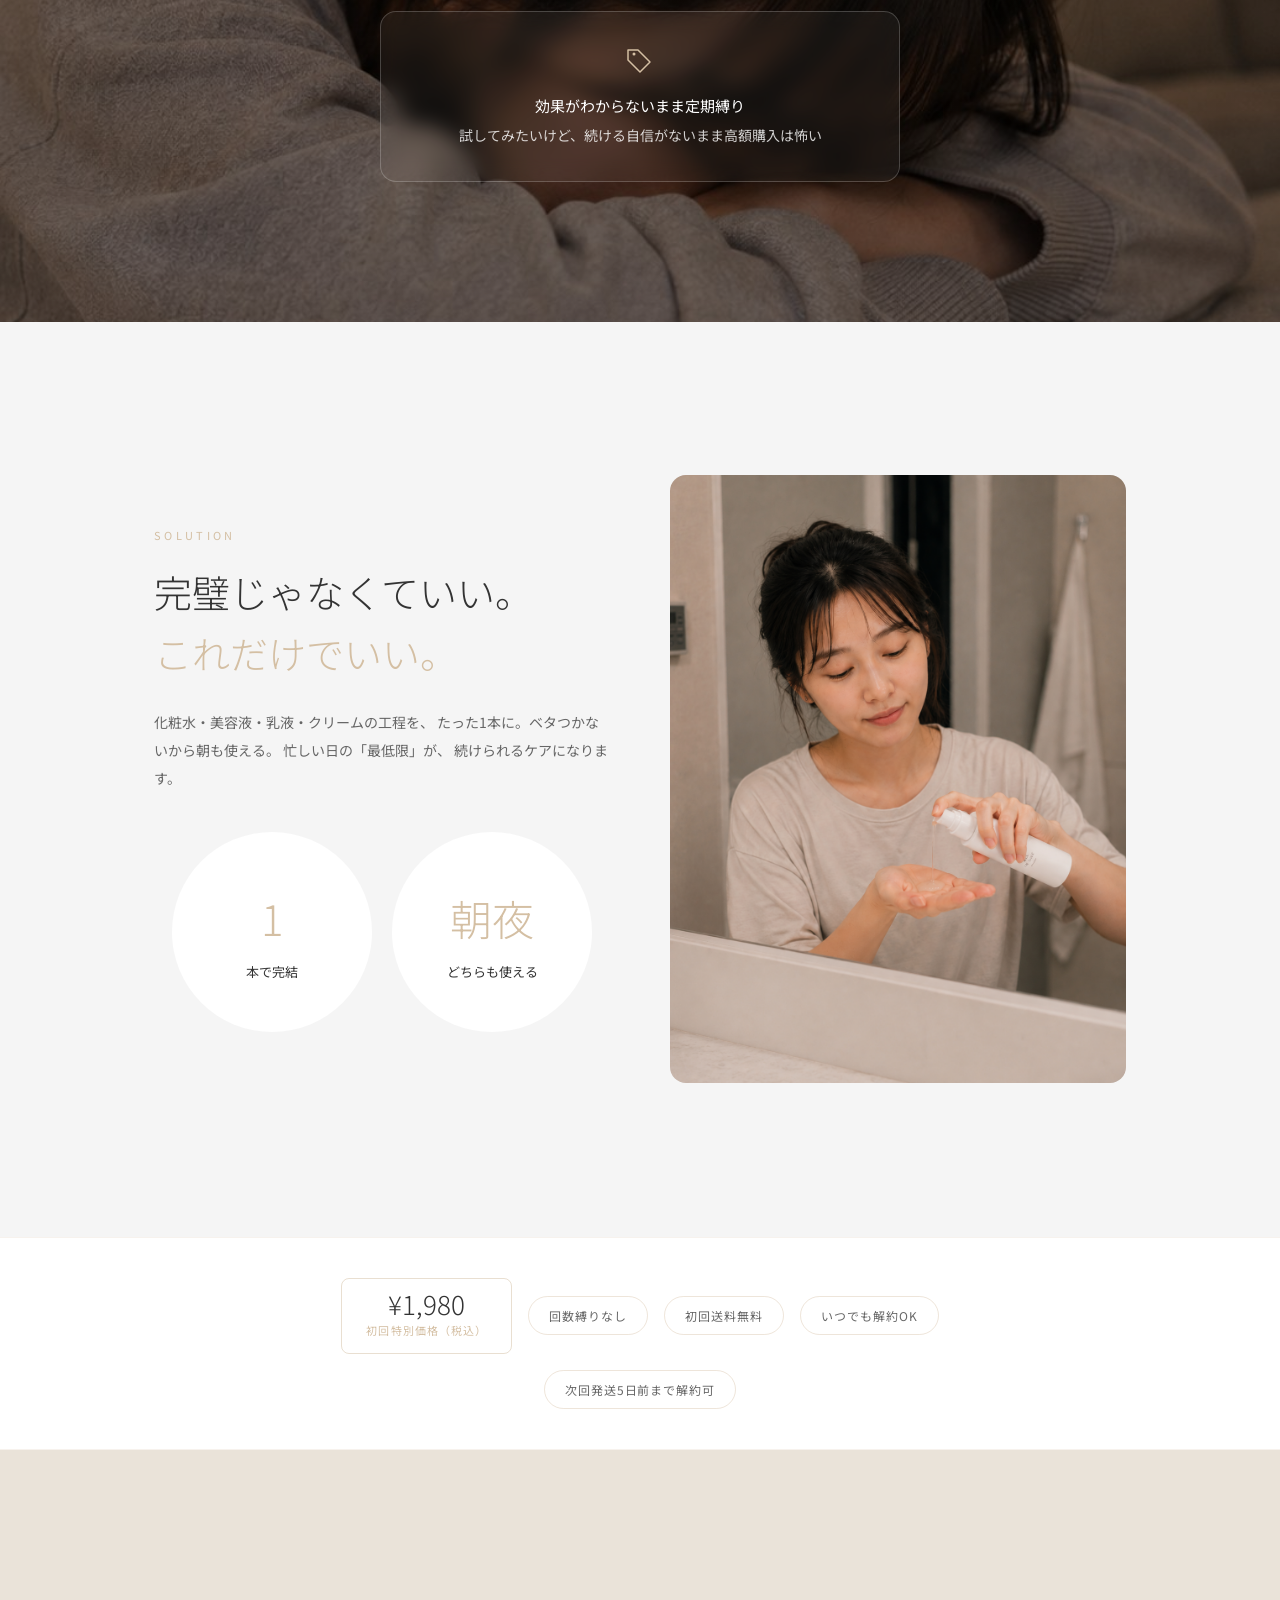
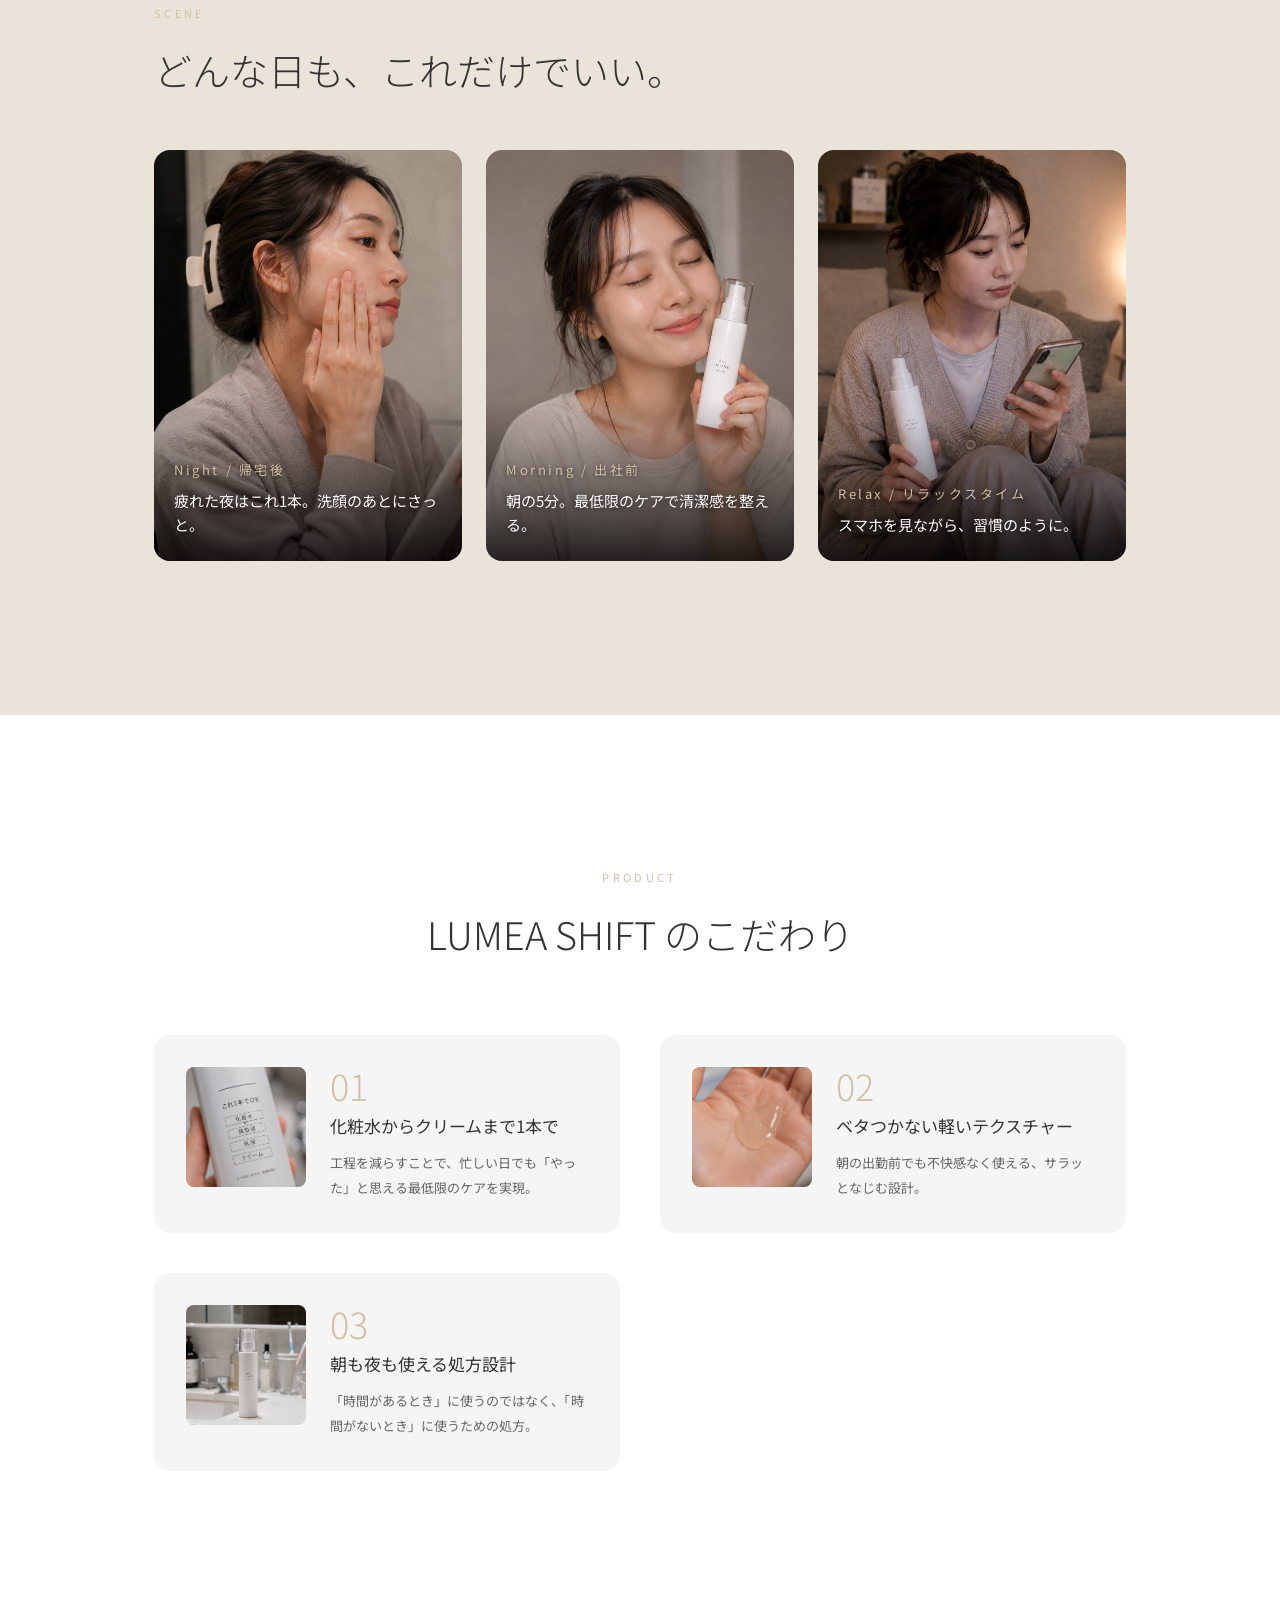
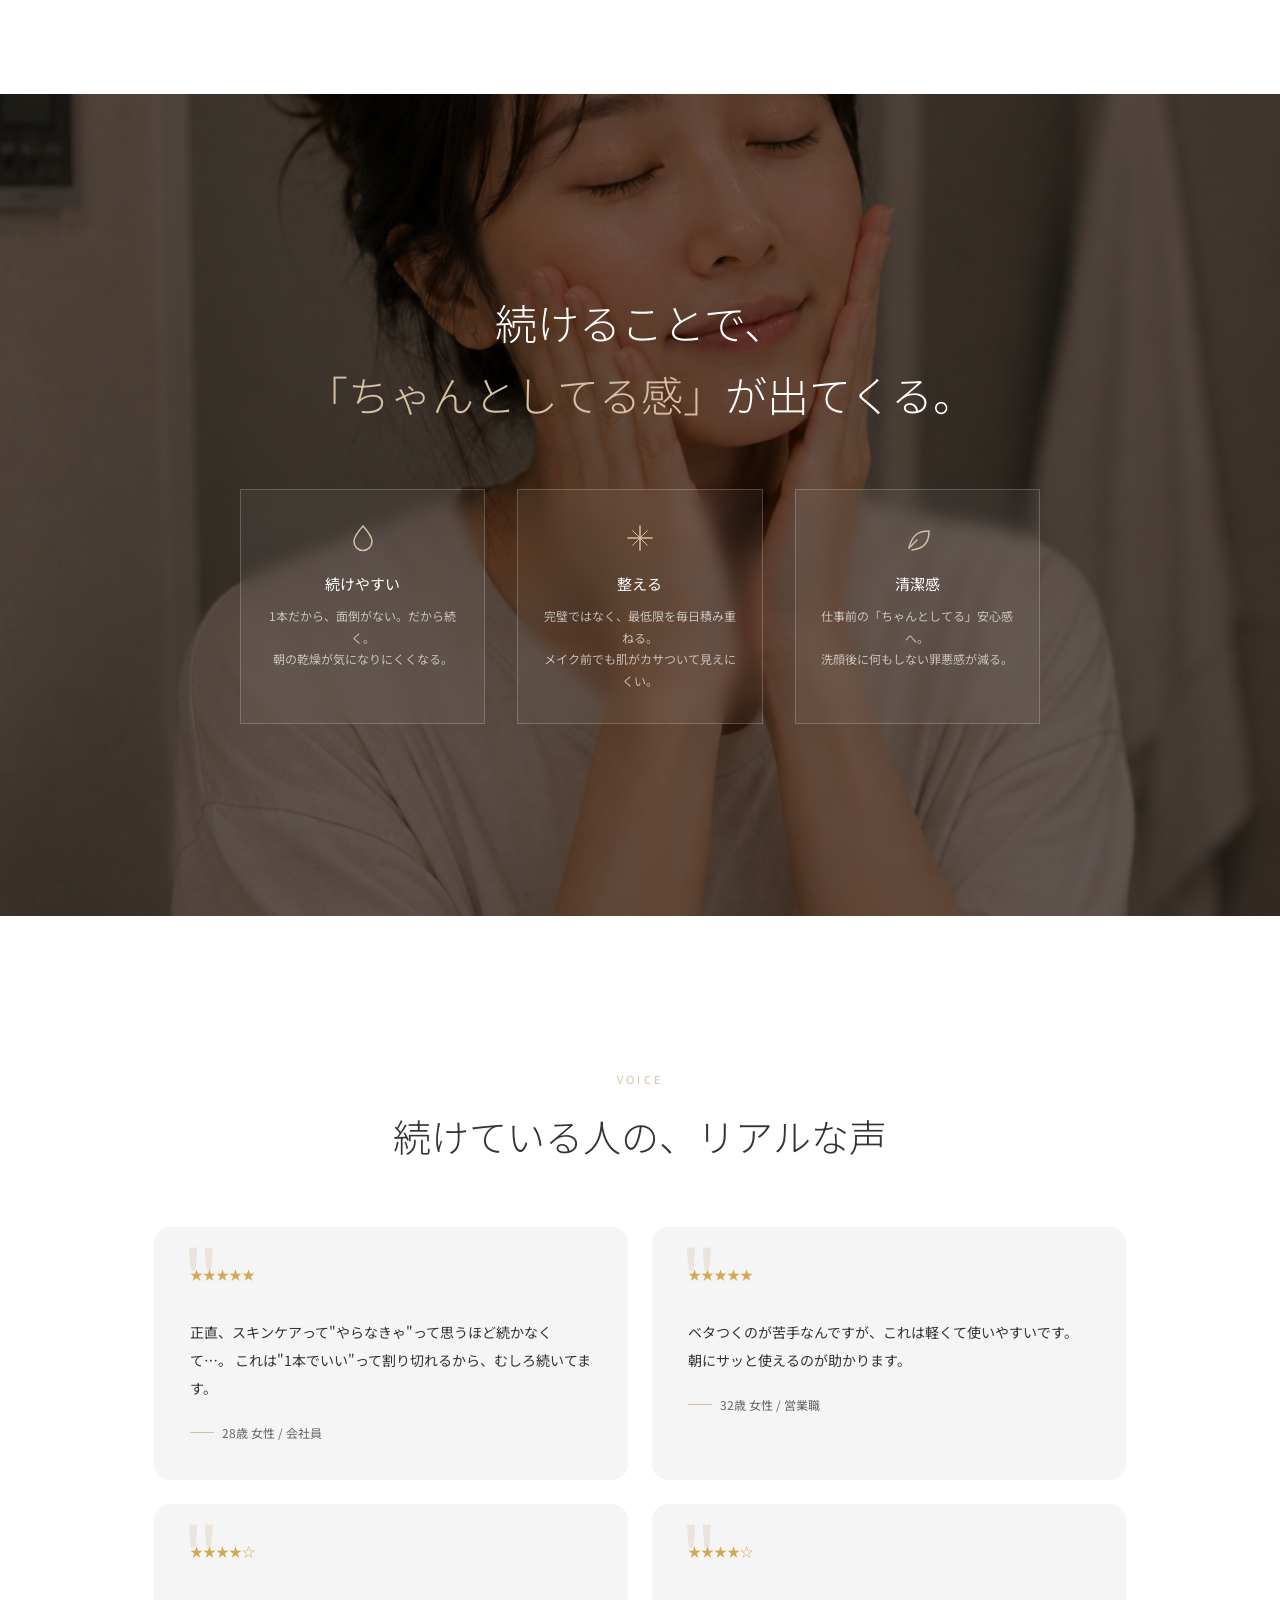
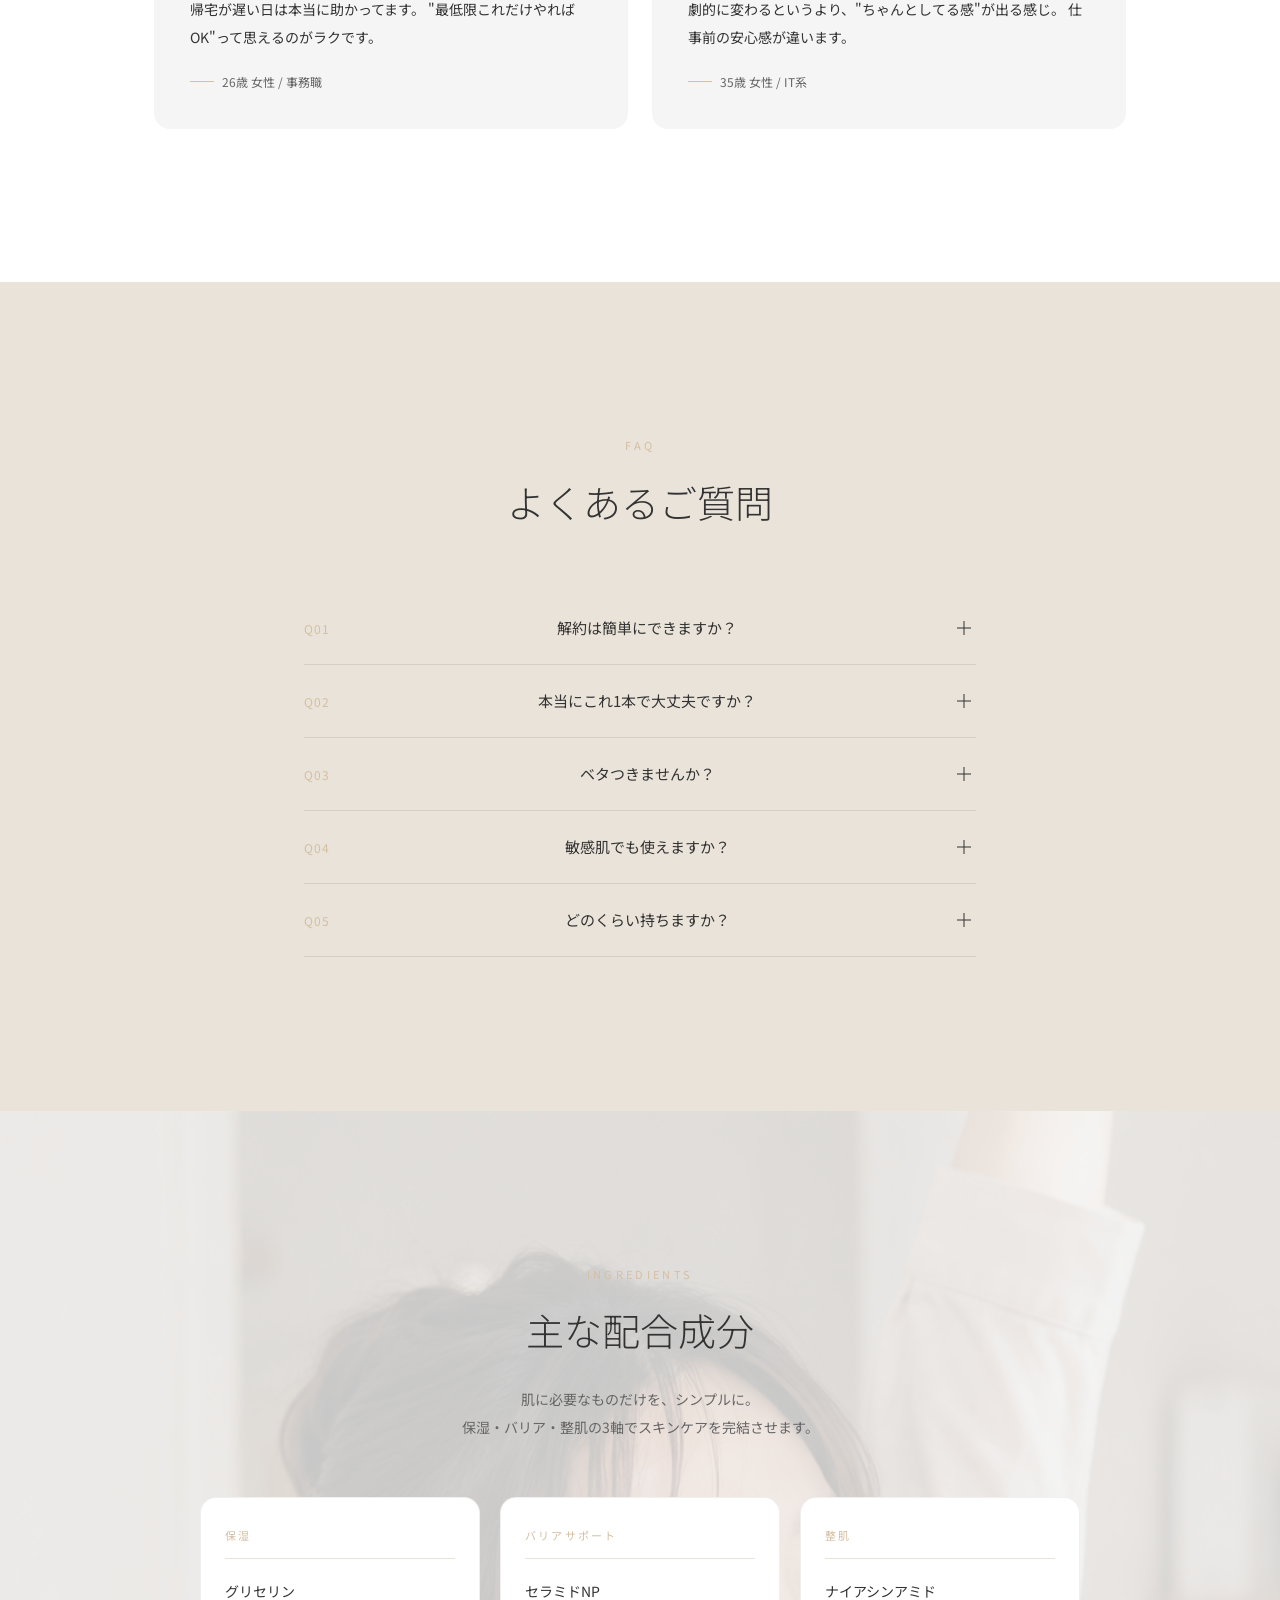
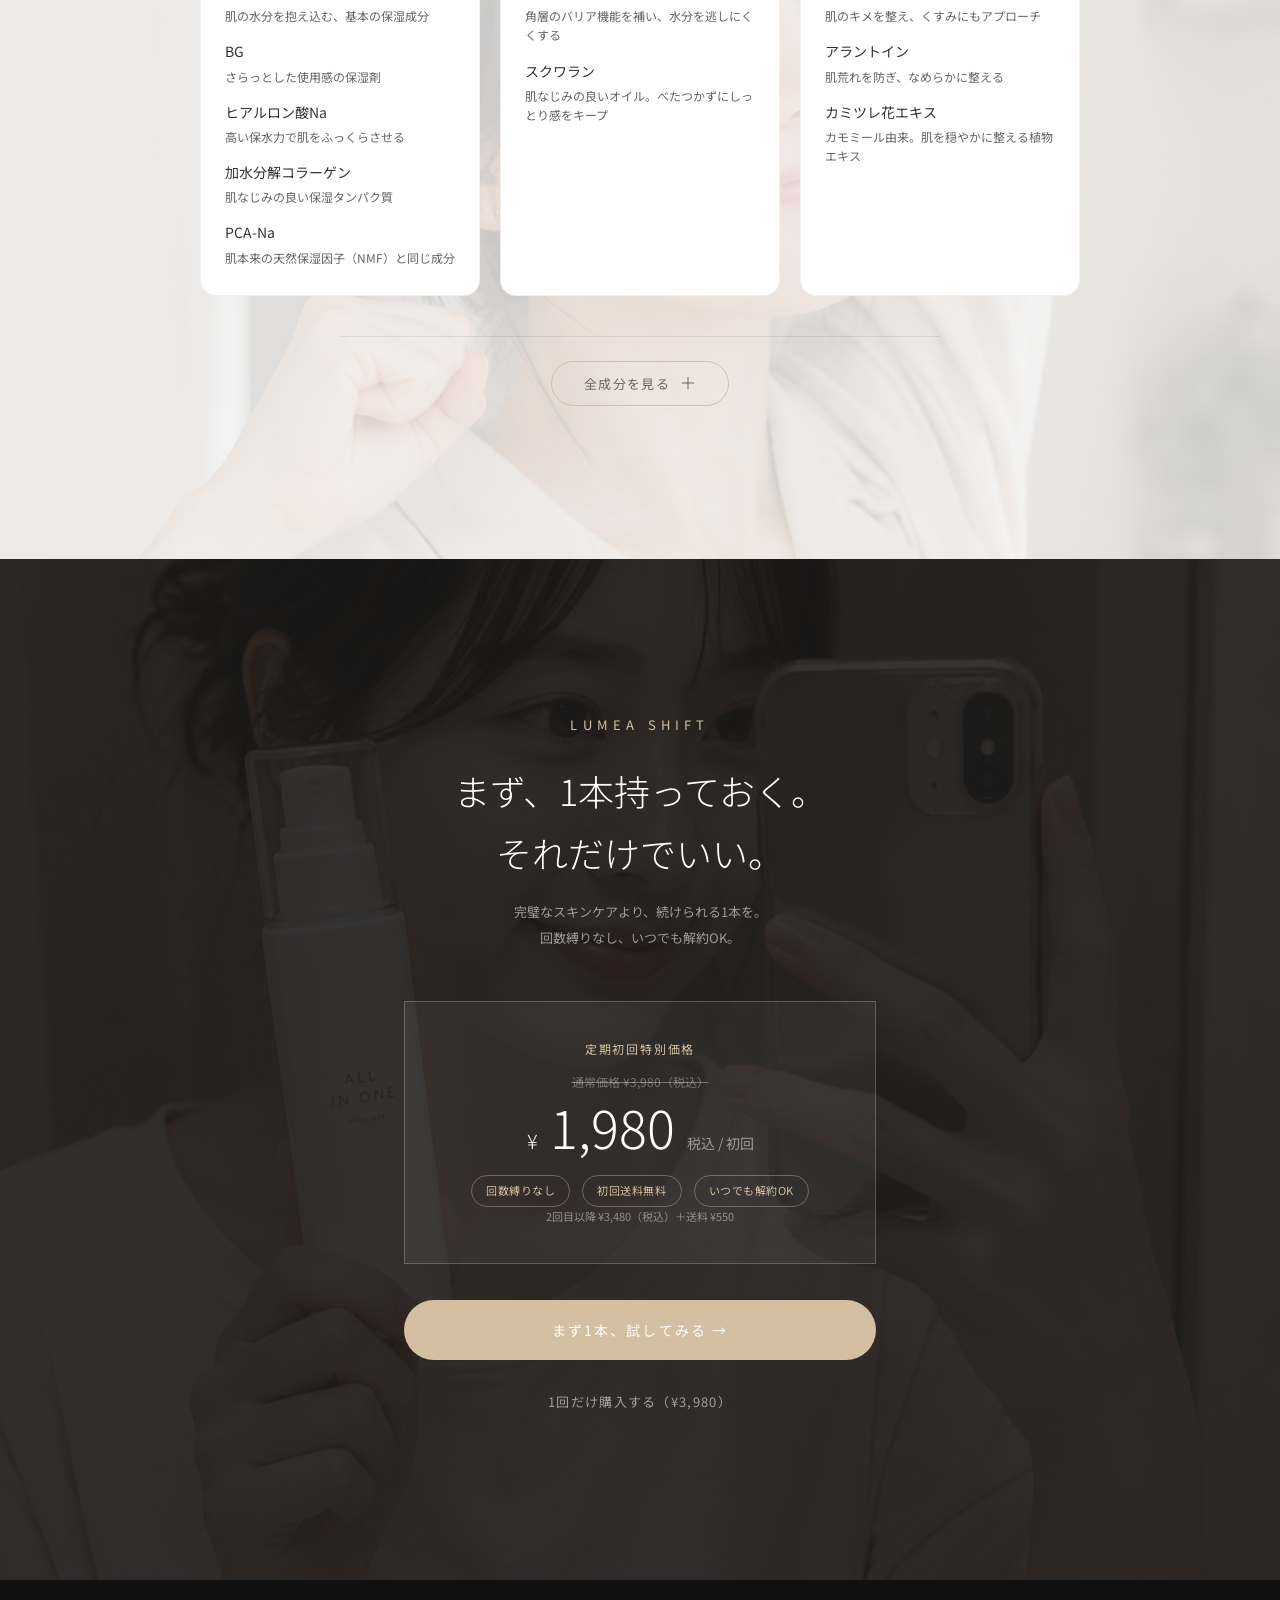
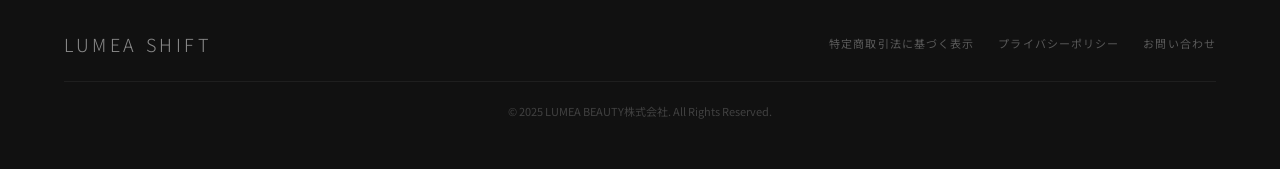
==== commit 88965fe8: "更新-10" ====
--- a/index.html
+++ b/index.html
@@ -85,7 +85,8 @@
         忙しくても、整える。<br>
         1本で完結するオールインワン美容液。
       </p>
-      <button onclick="openModal()" class="fv-btn" style="cursor:pointer; border:none; background:none;">初回 ¥1,980 で試してみる</button>
+      <!-- background・borderはstyle.cssの.fv-btnで管理（インラインstyleを削除） -->
+      <button onclick="openModal()" class="fv-btn">初回 ¥1,980 で試してみる</button>
       <!-- 【変更8】ボタン直下に安心テキストを追加（縛りへの恐怖を早期解消） -->
       <p class="fv-btn-note">回数縛りなし・いつでも解約OK</p>
     </div>
--- a/style.css
+++ b/style.css
@@ -296,6 +296,7 @@
   transition: all 0.4s ease;
   animation: fadeInUp 0.8s ease 0.7s both;
   border-radius: var(--radius-lg);
+  cursor: pointer; /* <button>タグはデフォルトがauto なので明示的に指定 */
   /* 両サイドを丸く */
 }
 
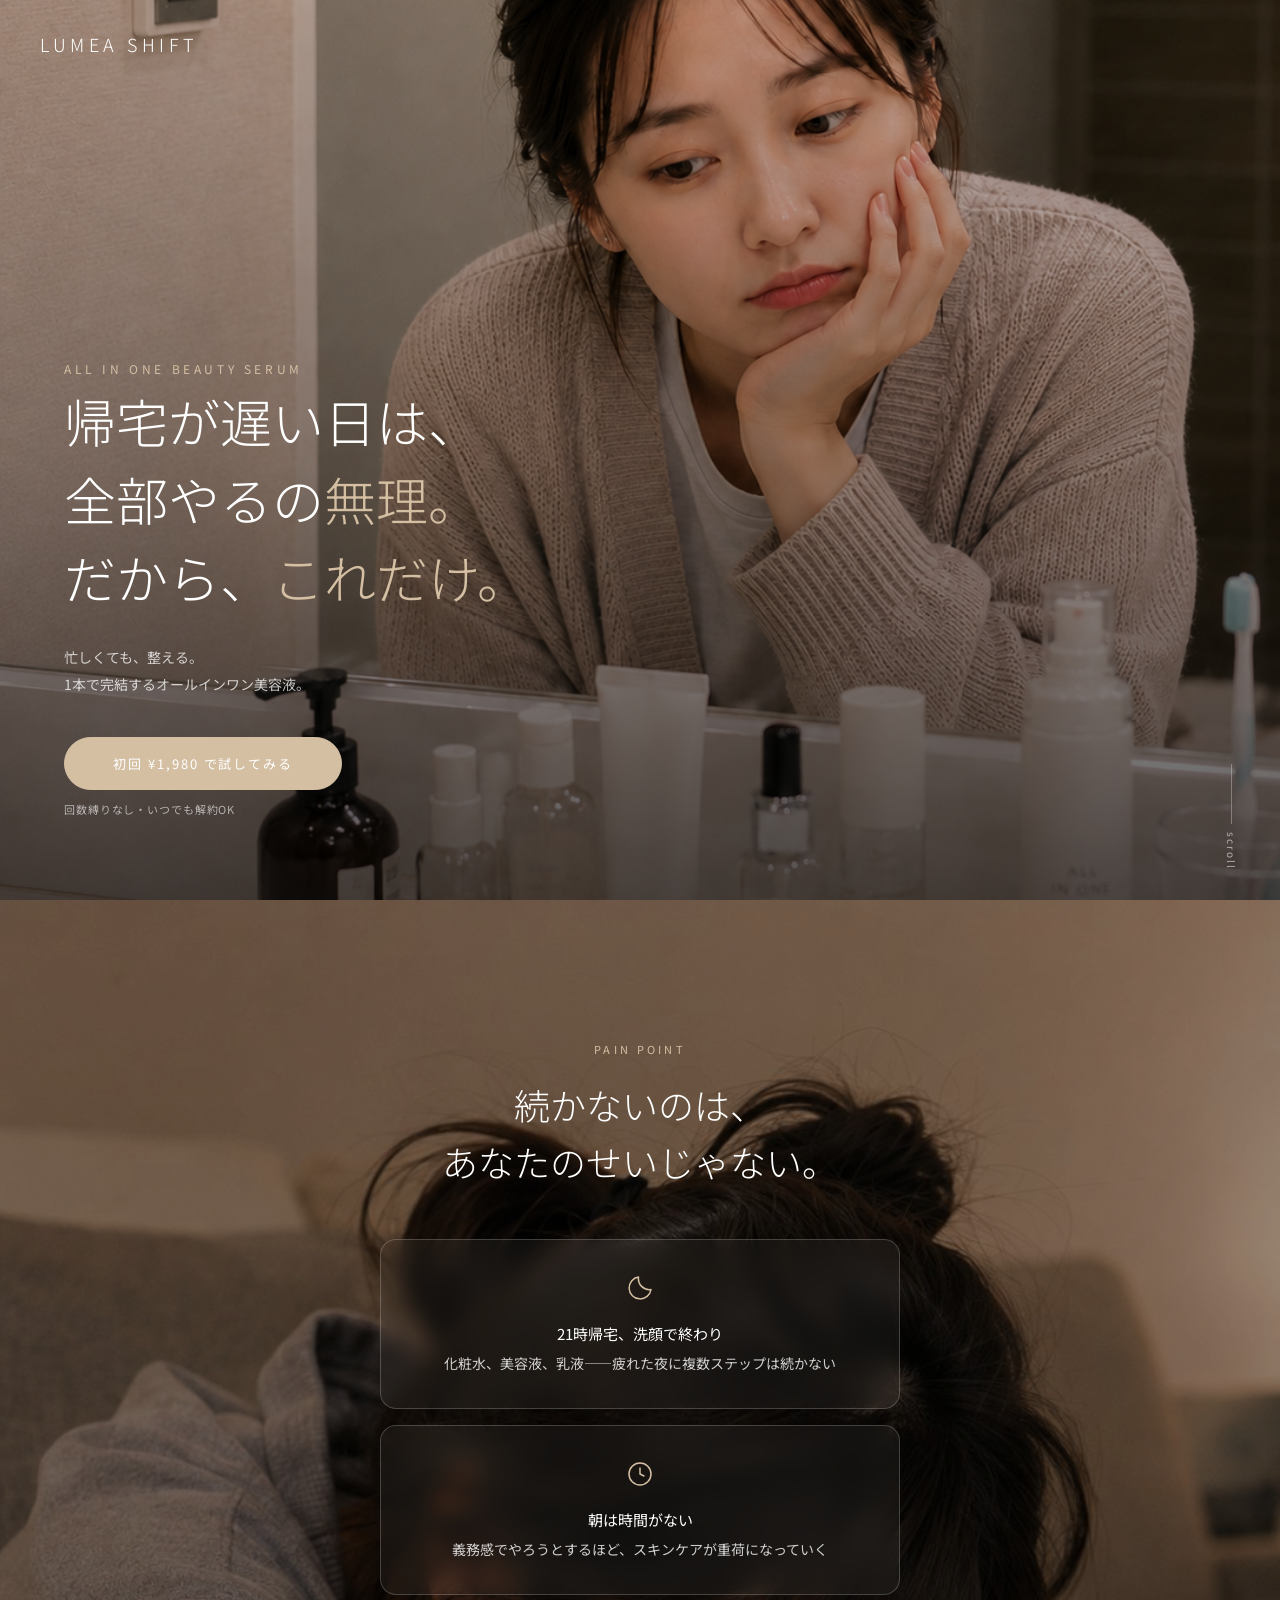
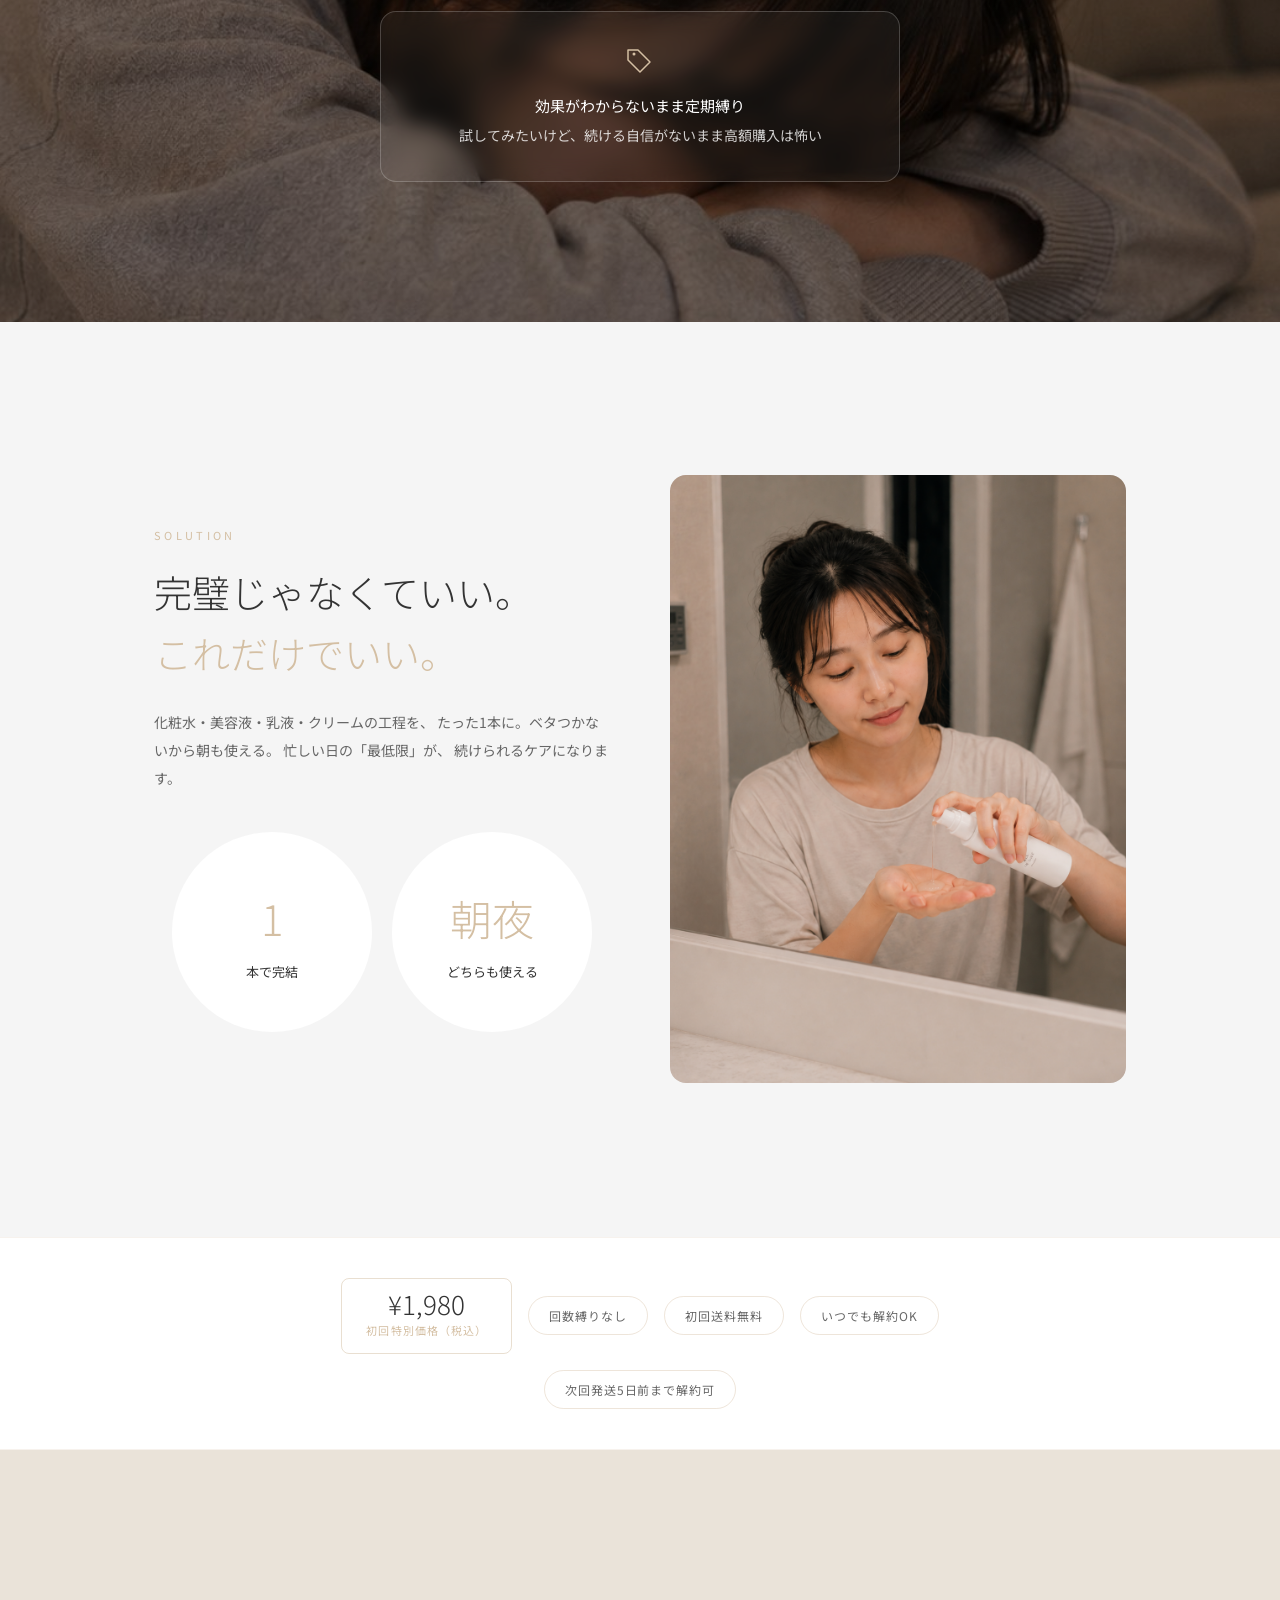
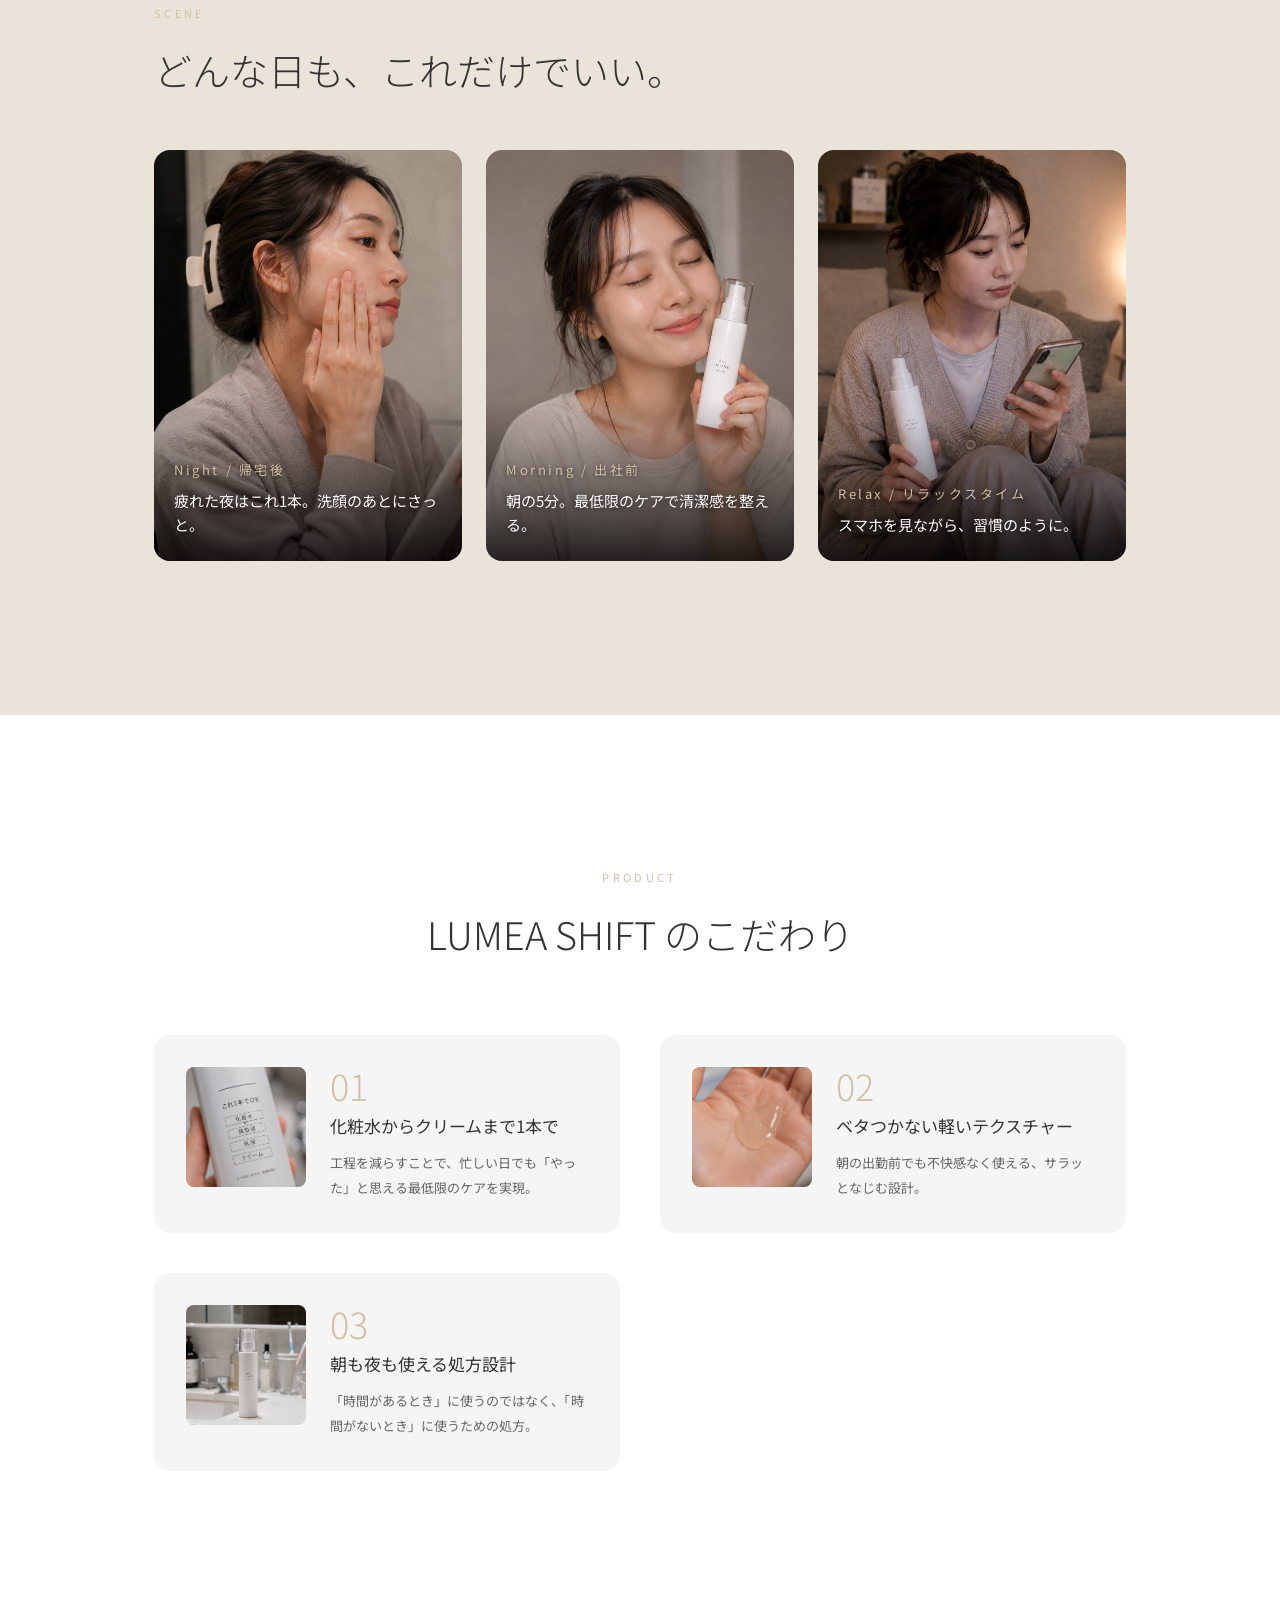
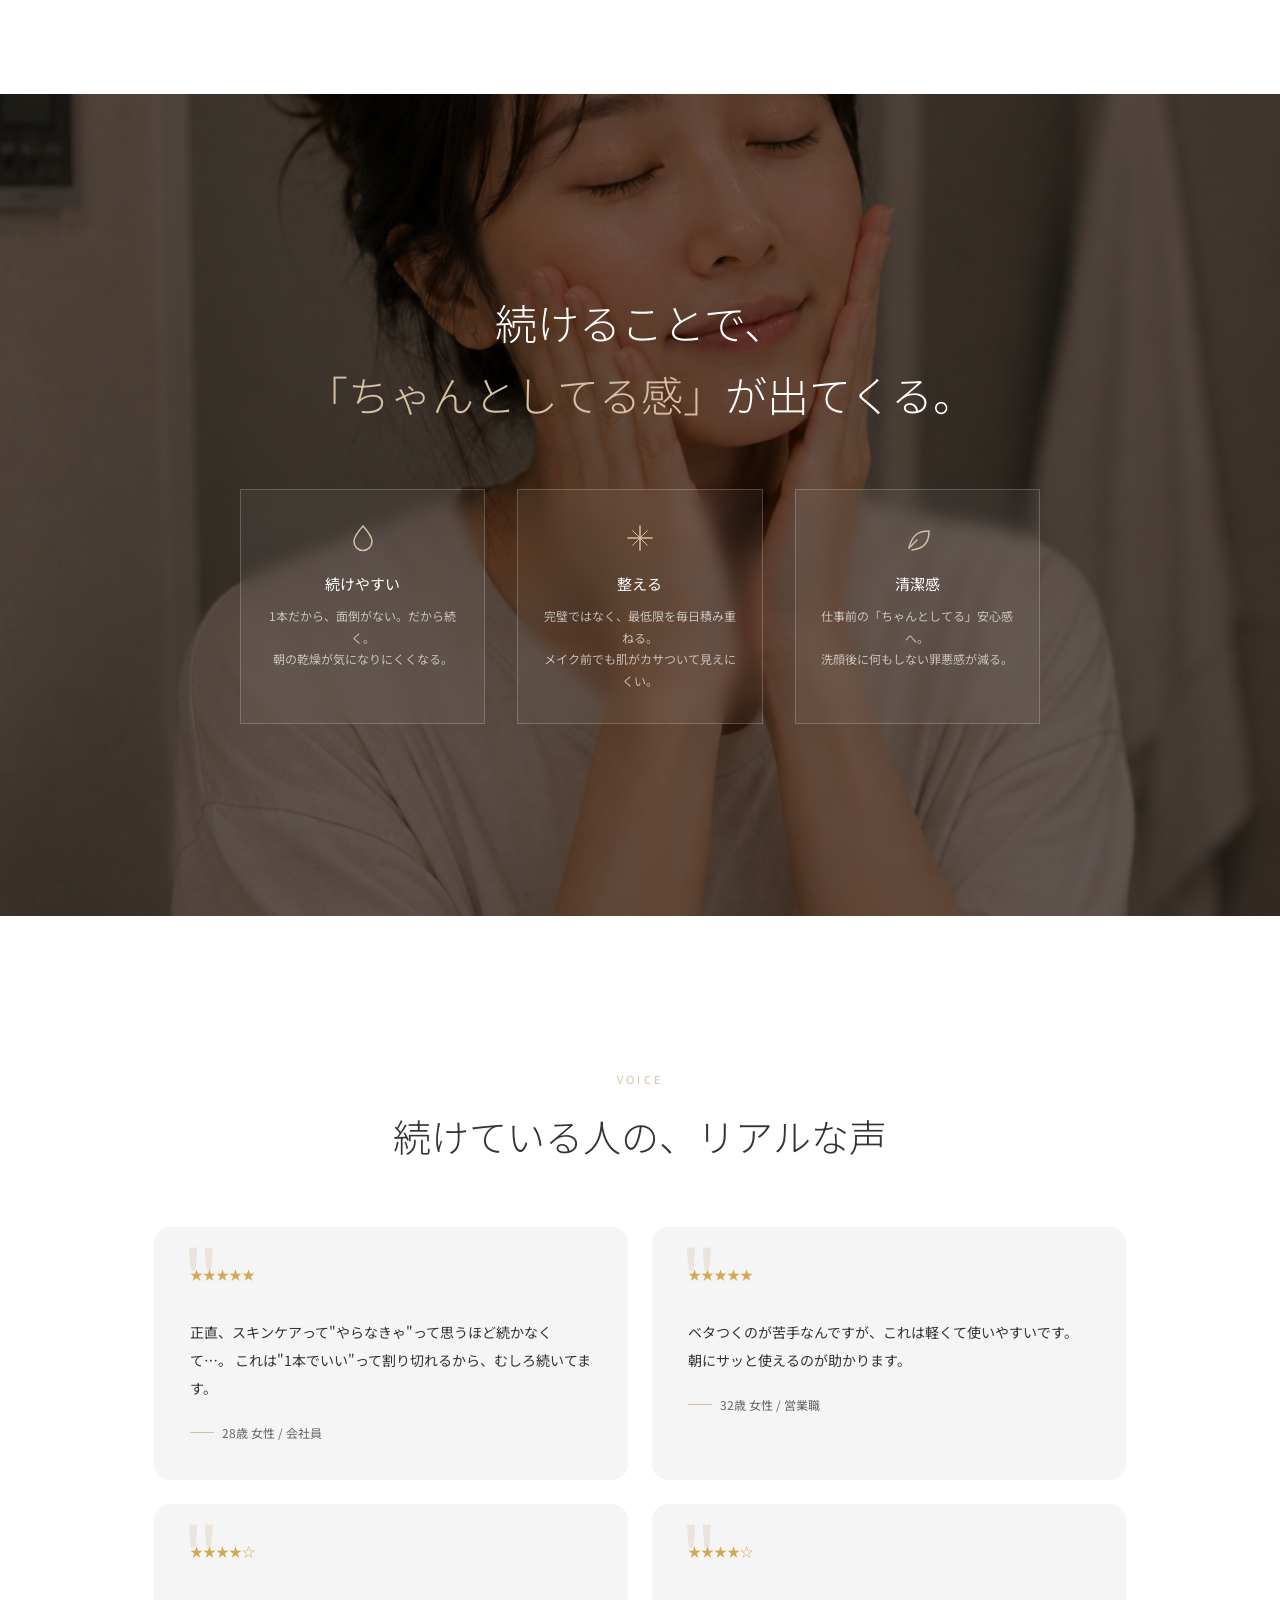
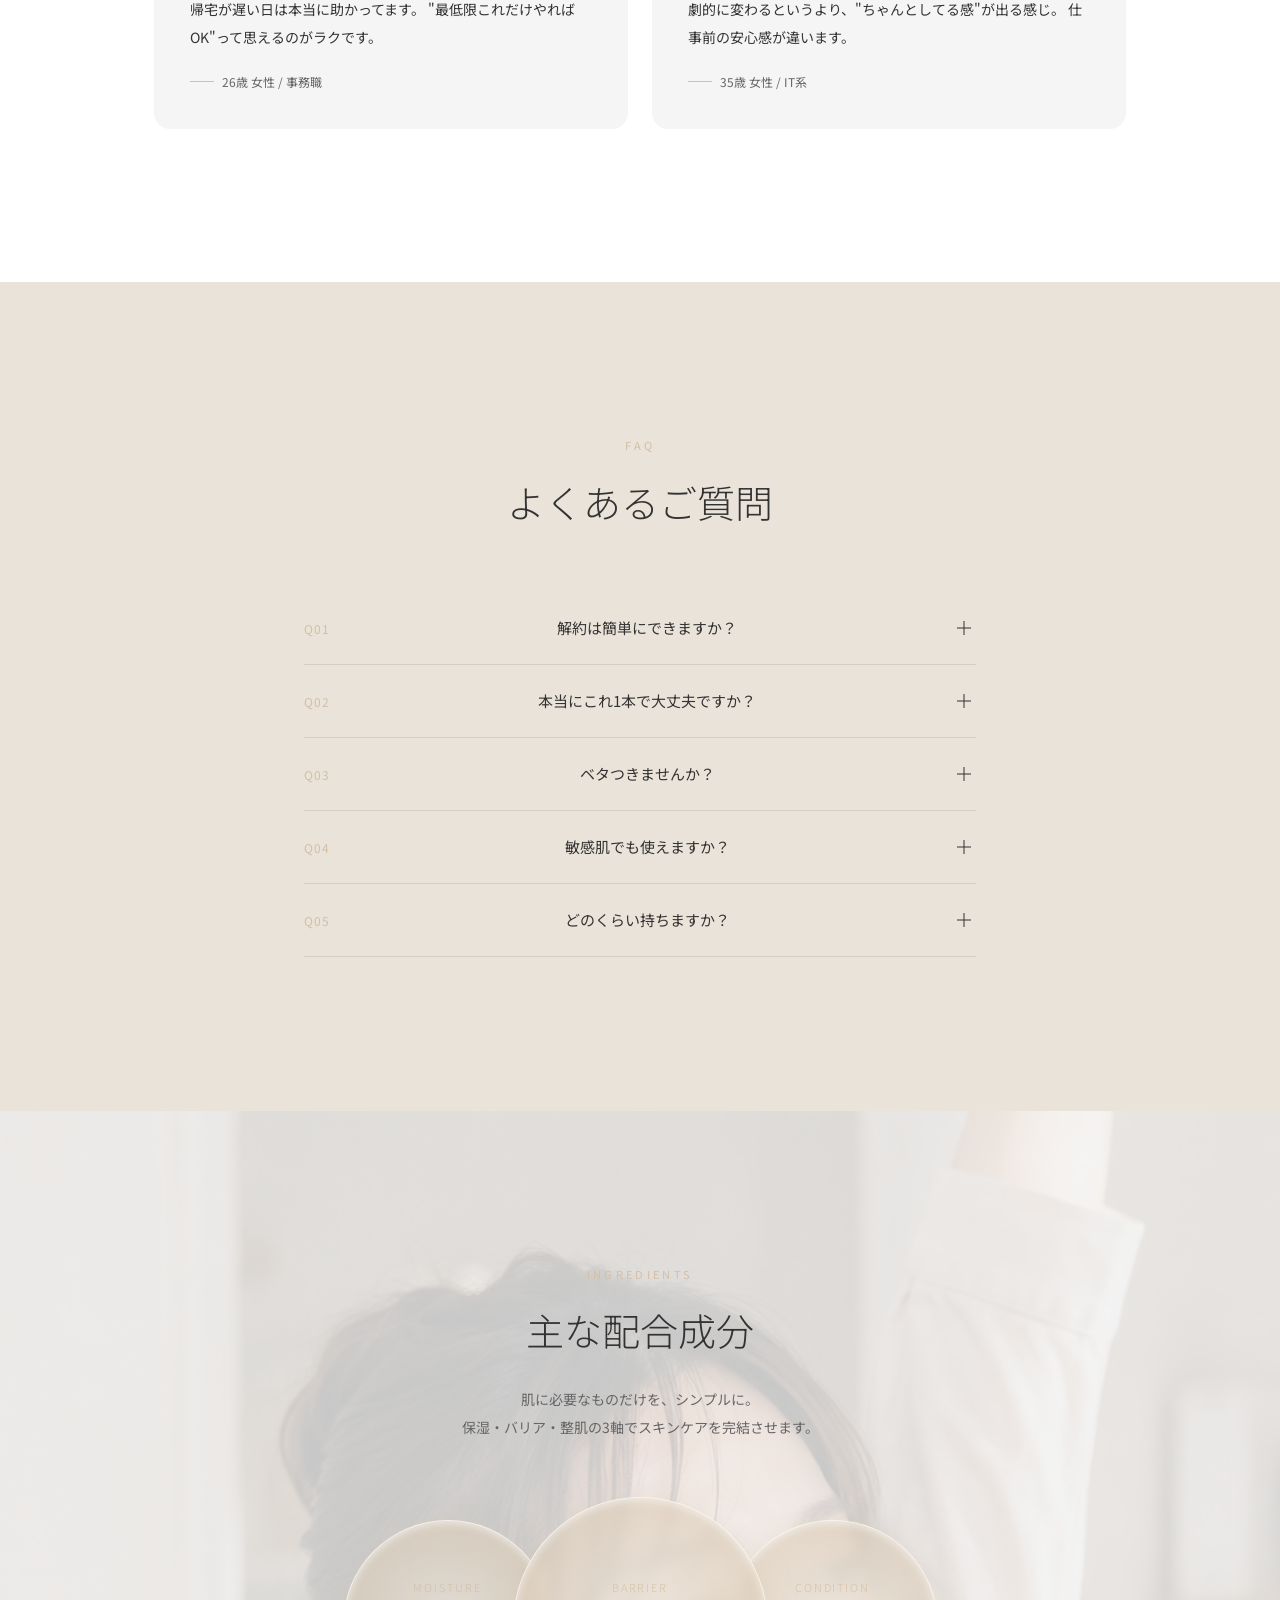
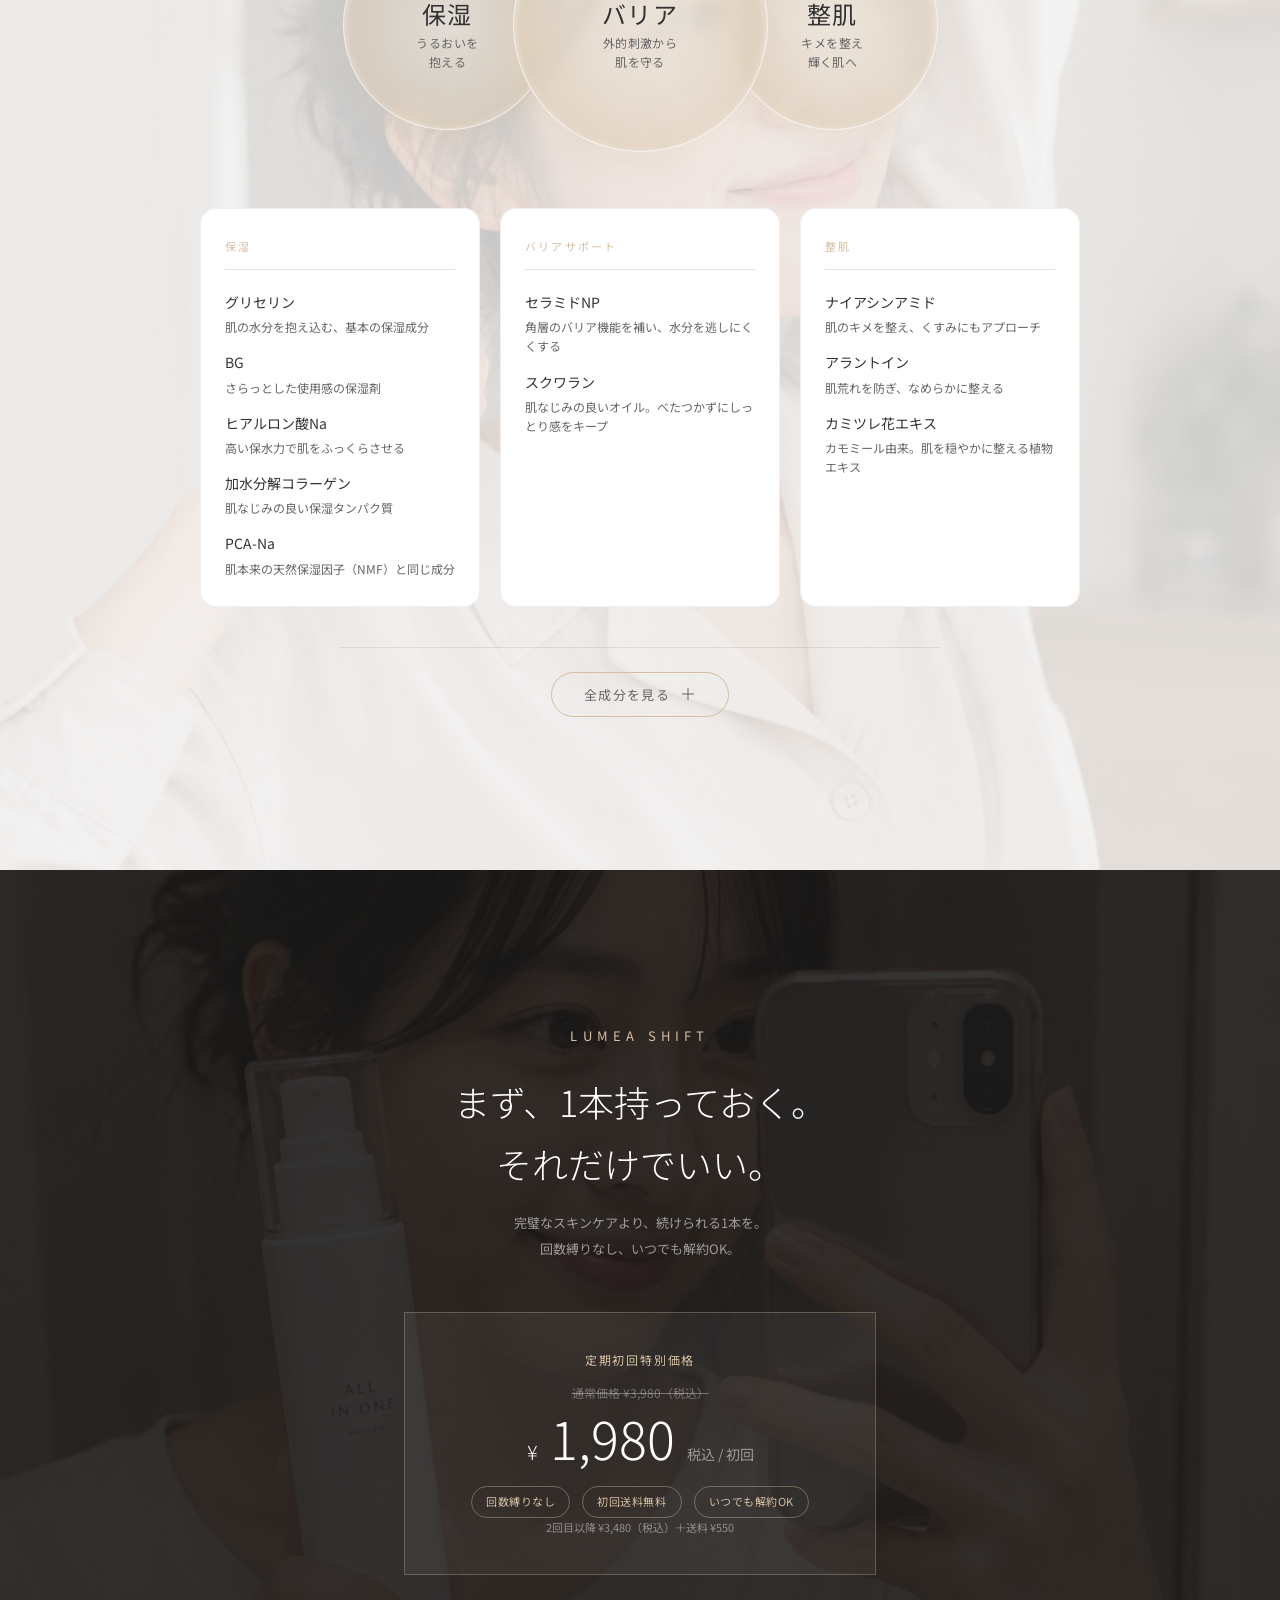
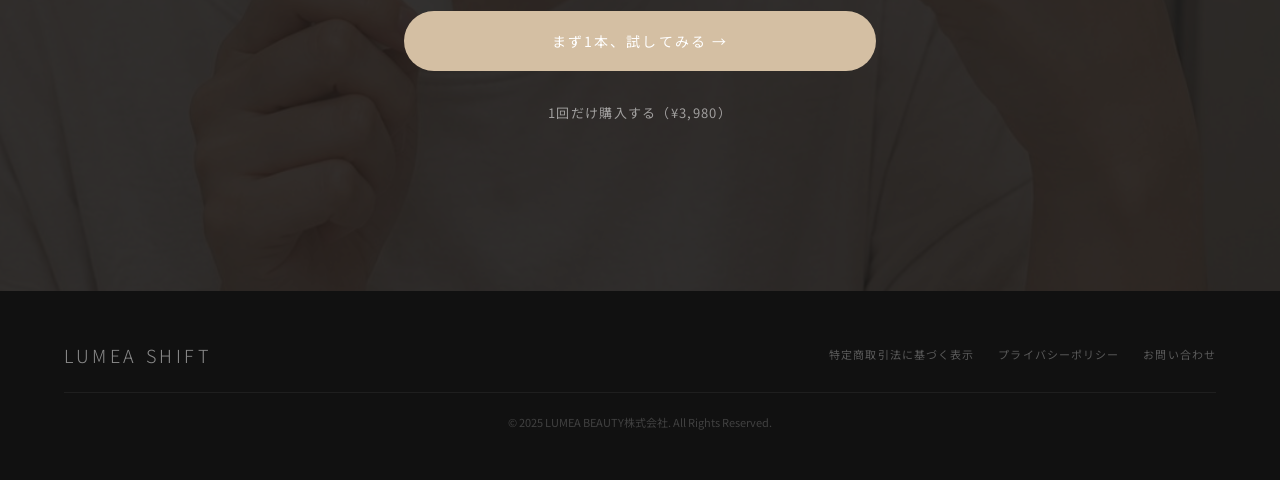
==== commit 45bc993c: "更新-11" ====
--- a/index.html
+++ b/index.html
@@ -497,6 +497,39 @@
         </p>
       </div>
 
+      <!-- ★ 3軸バブルビジュアル（参考画像のような丸いモチーフ） -->
+      <!-- CSSだけで水玉を描画しています。画像は不要です。 -->
+      <div class="ing-bubbles reveal">
+
+        <!-- 保湿バブル -->
+        <div class="ing-bubble ing-bubble--1">
+          <div class="ing-bubble-inner">
+            <span class="ing-bubble-en">Moisture</span>
+            <span class="ing-bubble-ja">保湿</span>
+            <span class="ing-bubble-desc">うるおいを<br>抱える</span>
+          </div>
+        </div>
+
+        <!-- バリアサポートバブル（少し大きめ・中央） -->
+        <div class="ing-bubble ing-bubble--2">
+          <div class="ing-bubble-inner">
+            <span class="ing-bubble-en">Barrier</span>
+            <span class="ing-bubble-ja">バリア</span>
+            <span class="ing-bubble-desc">外的刺激から<br>肌を守る</span>
+          </div>
+        </div>
+
+        <!-- 整肌バブル -->
+        <div class="ing-bubble ing-bubble--3">
+          <div class="ing-bubble-inner">
+            <span class="ing-bubble-en">Condition</span>
+            <span class="ing-bubble-ja">整肌</span>
+            <span class="ing-bubble-desc">キメを整え<br>輝く肌へ</span>
+          </div>
+        </div>
+
+      </div><!-- /.ing-bubbles -->
+
       <!-- 成分グループ：効能カテゴリ別に3枚のカードで表示 -->
       <div class="ingredients-grid">
 
--- a/style.css
+++ b/style.css
@@ -1125,6 +1125,129 @@
   margin-bottom: 40px;
 }
 
+/* ============================================
+   3軸バブルビジュアル
+   CSSのborder-radiusと背景グラデーションで
+   水玉（バブル）風の丸いモチーフを描画
+   ============================================ */
+
+/* 3つのバブルを横並びにするコンテナ */
+.ing-bubbles {
+  display: flex;
+  justify-content: center; /* 中央揃え */
+  align-items: center;
+  gap: 0;                  /* バブルは少し重なる */
+  margin-bottom: 56px;
+  position: relative;
+}
+
+/* 各バブルの共通スタイル */
+.ing-bubble {
+  border-radius: 50%;      /* 完全な丸 */
+  display: flex;
+  align-items: center;
+  justify-content: center;
+  position: relative;
+  flex-shrink: 0;
+  /* すりガラス風の半透明効果 */
+  backdrop-filter: blur(6px);
+  -webkit-backdrop-filter: blur(6px);
+  /* 光沢感のある枠線 */
+  border: 1.5px solid rgba(255, 255, 255, 0.7);
+  /* 影で立体感を出す */
+  box-shadow:
+    0 8px 32px rgba(212, 191, 163, 0.25),
+    inset 0 2px 8px rgba(255, 255, 255, 0.6),
+    inset 0 -2px 8px rgba(212, 191, 163, 0.15);
+  transition: transform 0.4s ease, box-shadow 0.4s ease;
+}
+
+.ing-bubble:hover {
+  transform: translateY(-6px) scale(1.04);
+  box-shadow:
+    0 16px 48px rgba(212, 191, 163, 0.35),
+    inset 0 2px 10px rgba(255, 255, 255, 0.7),
+    inset 0 -2px 8px rgba(212, 191, 163, 0.2);
+}
+
+/* バブル① 保湿：左（少し小さめ・左にオフセット） */
+.ing-bubble--1 {
+  width: clamp(140px, 26vw, 210px);
+  height: clamp(140px, 26vw, 210px);
+  /* 中央から均一に広がるベージュ：白い偏りをなくす */
+  background: radial-gradient(
+    circle at 50% 50%,
+    rgba(234, 227, 217, 0.7) 0%,
+    rgba(212, 191, 163, 0.55) 100%
+  );
+  z-index: 1;
+  margin-right: clamp(-40px, -7vw, -56px);
+}
+
+/* バブル② バリアサポート：中央（最大・最前面） */
+.ing-bubble--2 {
+  width: clamp(170px, 32vw, 255px);
+  height: clamp(170px, 32vw, 255px);
+  background: radial-gradient(
+    circle at 50% 50%,
+    rgba(234, 227, 217, 0.7) 0%,
+    rgba(212, 191, 163, 0.55) 100%
+  );
+  z-index: 3;
+}
+
+/* バブル③ 整肌：右（少し小さめ・右にオフセット） */
+.ing-bubble--3 {
+  width: clamp(140px, 26vw, 210px);
+  height: clamp(140px, 26vw, 210px);
+  background: radial-gradient(
+    circle at 50% 50%,
+    rgba(234, 227, 217, 0.7) 0%,
+    rgba(212, 191, 163, 0.55) 100%
+  );
+  z-index: 2;
+  margin-left: clamp(-40px, -7vw, -56px);
+}
+
+/* バブル内のテキスト配置 */
+.ing-bubble-inner {
+  display: flex;
+  flex-direction: column;
+  align-items: center;
+  gap: 3px;
+  text-align: center;
+  padding: 8px;
+}
+
+/* 英語サブラベル */
+.ing-bubble-en {
+  font-family: var(--font-en);
+  font-size: clamp(8px, 1.4vw, 11px);
+  letter-spacing: 0.18em;
+  color: rgba(212, 191, 163, 0.9);
+  font-weight: 300;
+  text-transform: uppercase;
+}
+
+/* 日本語メインラベル */
+.ing-bubble-ja {
+  font-family: var(--font-ja);
+  font-size: clamp(16px, 3.2vw, 24px);
+  font-weight: 400;
+  color: var(--text);
+  letter-spacing: 0.05em;
+  line-height: 1.1;
+}
+
+/* 説明テキスト */
+.ing-bubble-desc {
+  font-size: clamp(9px, 1.6vw, 12px);
+  color: var(--text-light);
+  letter-spacing: 0.04em;
+  line-height: 1.6;
+  margin-top: 2px;
+}
+
 /* 各カード */
 .ingredients-card {
   background: var(--white);
@@ -1493,6 +1616,18 @@
   .reviews-grid,
   .ingredients-grid {           /* 成分カードも1カラムに */
     grid-template-columns: 1fr;
+  }
+
+  /* SP：バブルビジュアルを少し小さく・重なりを調整 */
+  .ing-bubbles {
+    margin-bottom: 40px;
+  }
+
+  .ing-bubble--1,
+  .ing-bubble--3 {
+    /* SPでは重なりを浅くして文字が読みやすいように */
+    margin-right: clamp(-24px, -6vw, -32px);
+    margin-left: clamp(-24px, -6vw, -32px);
   }
 
   /* --- 解決セクション --- */
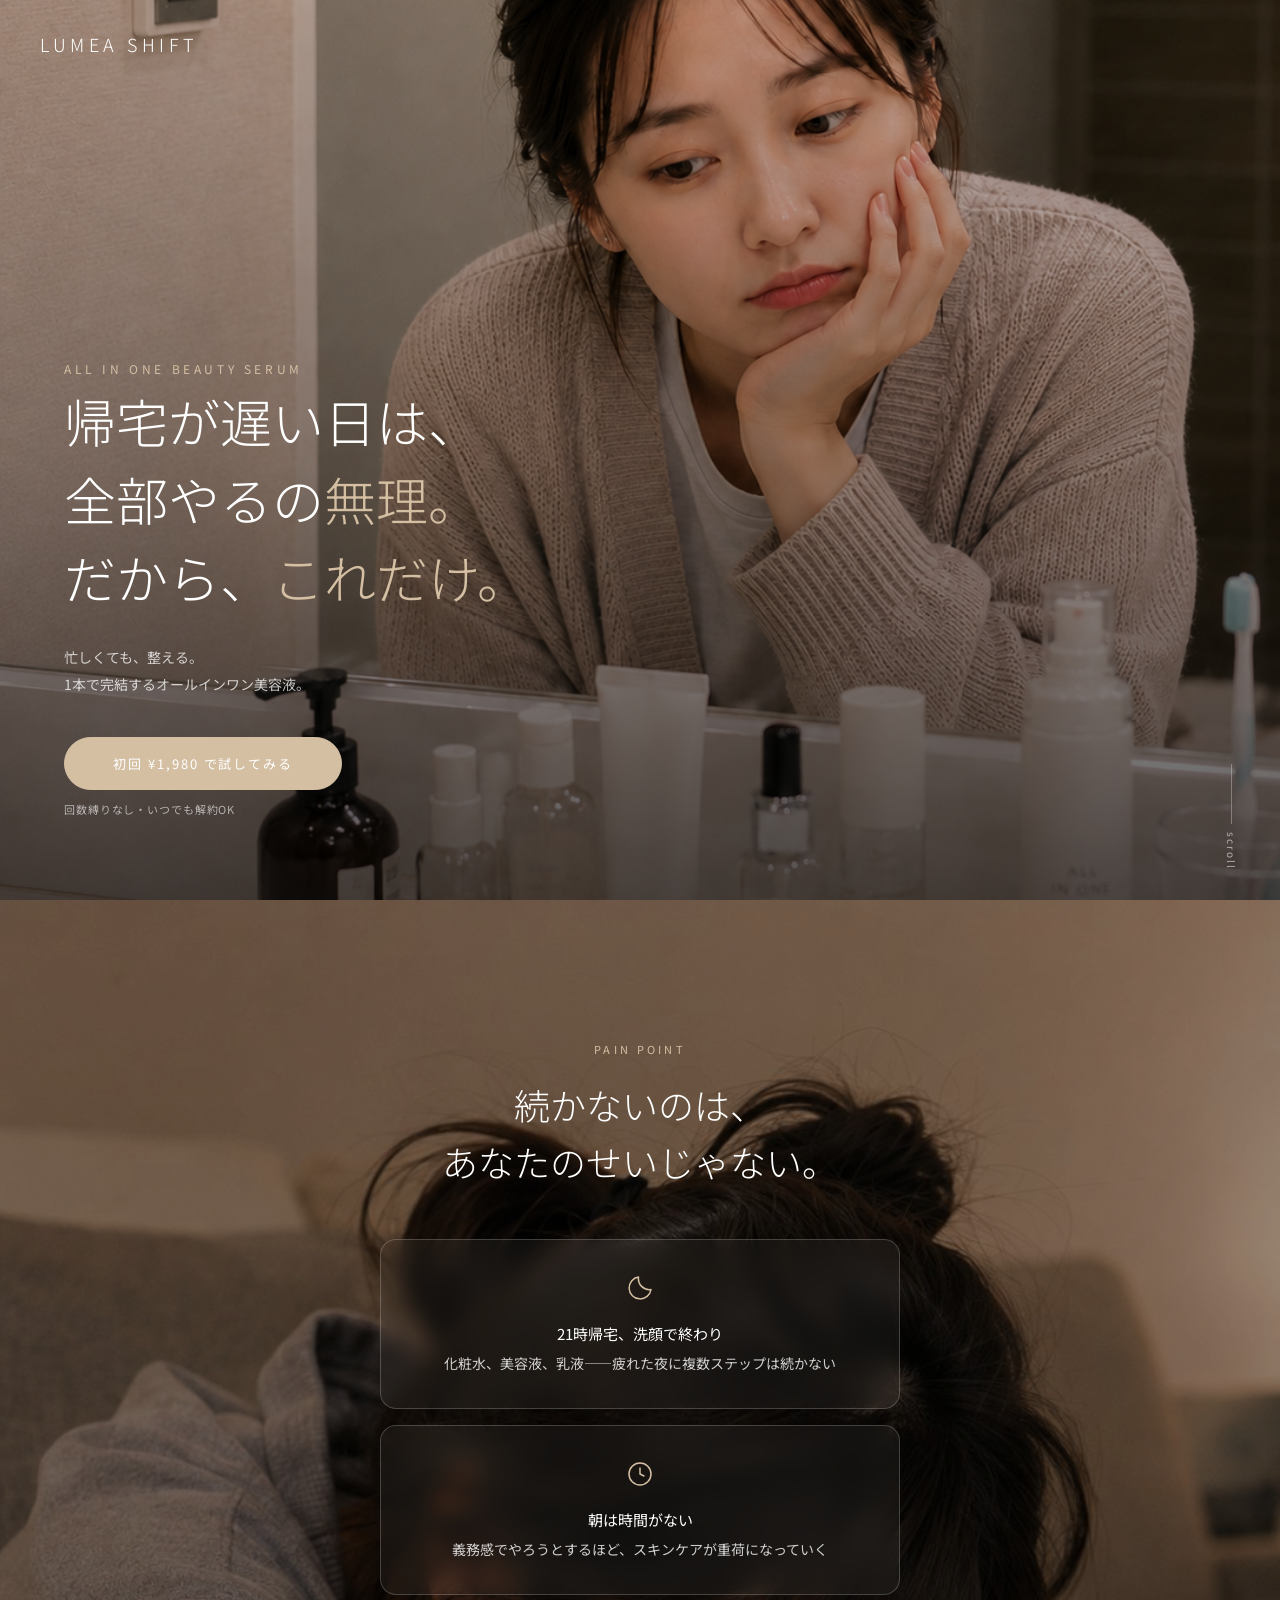
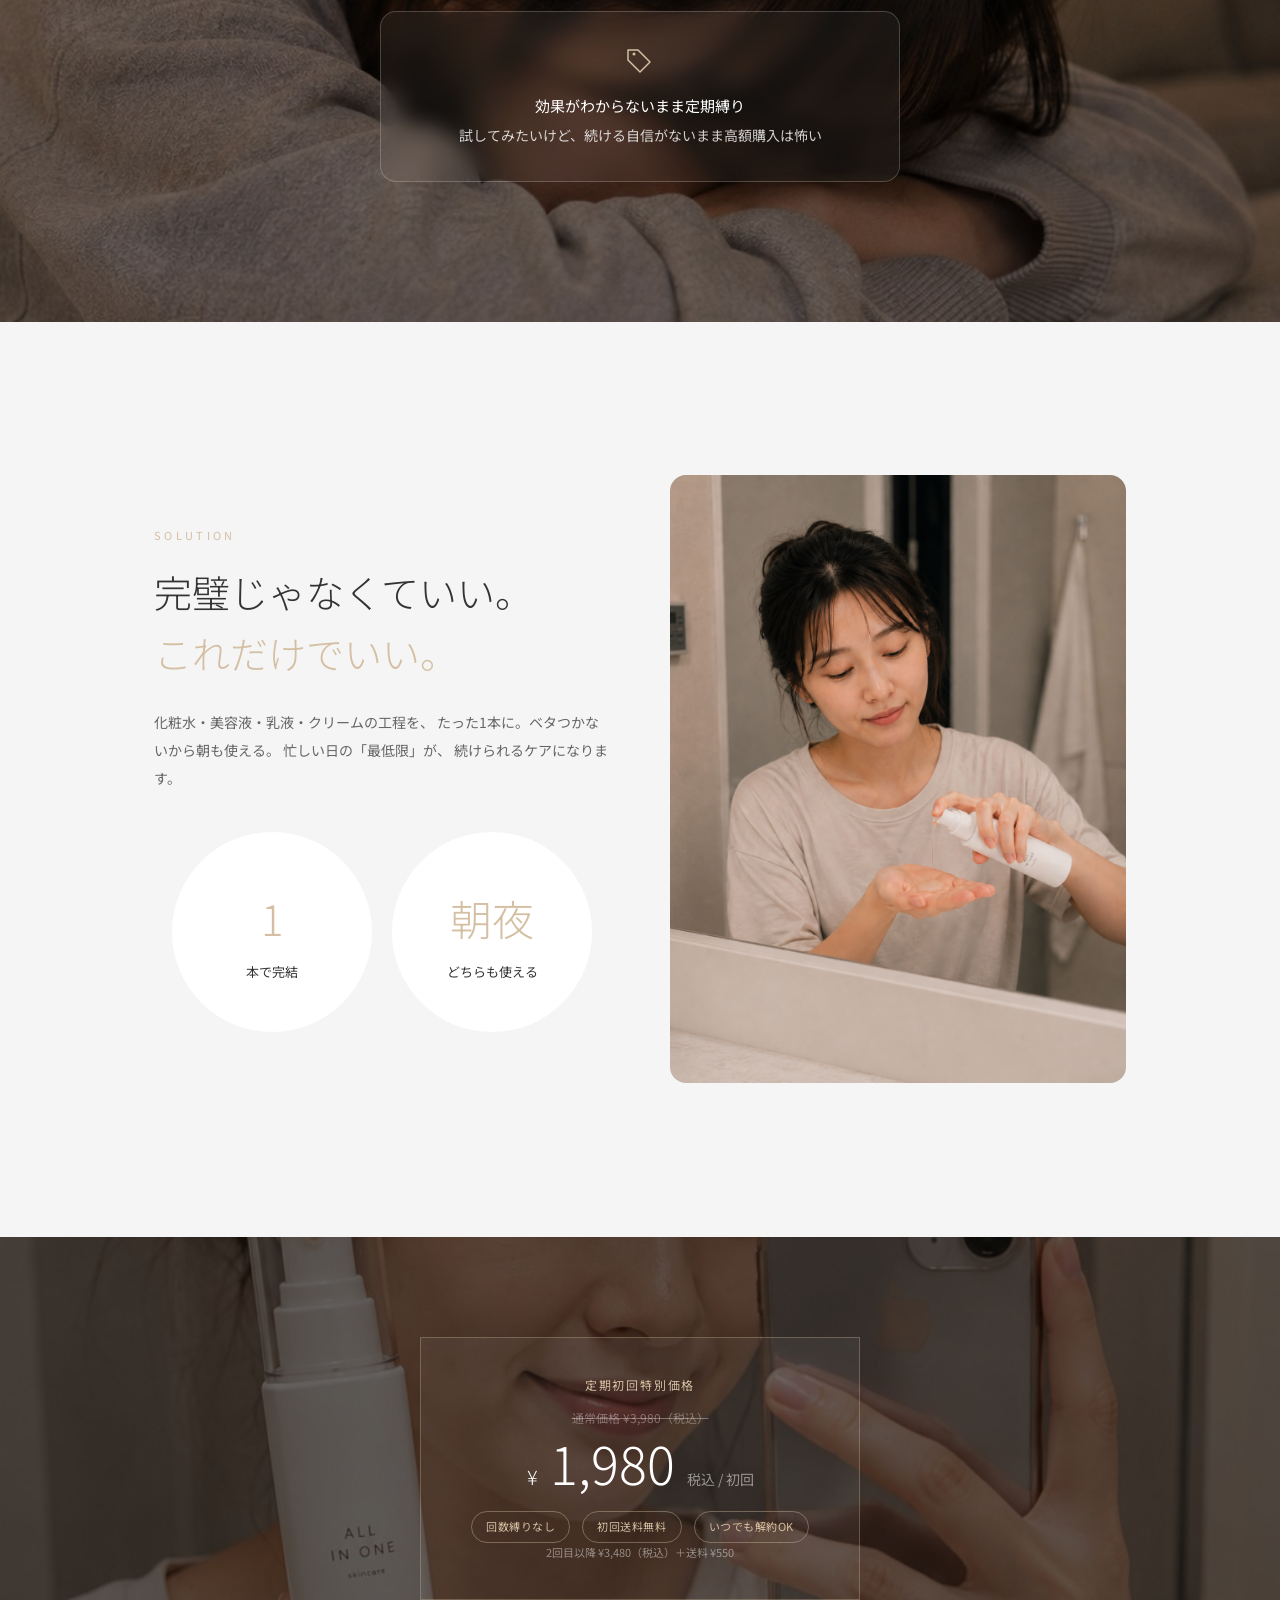
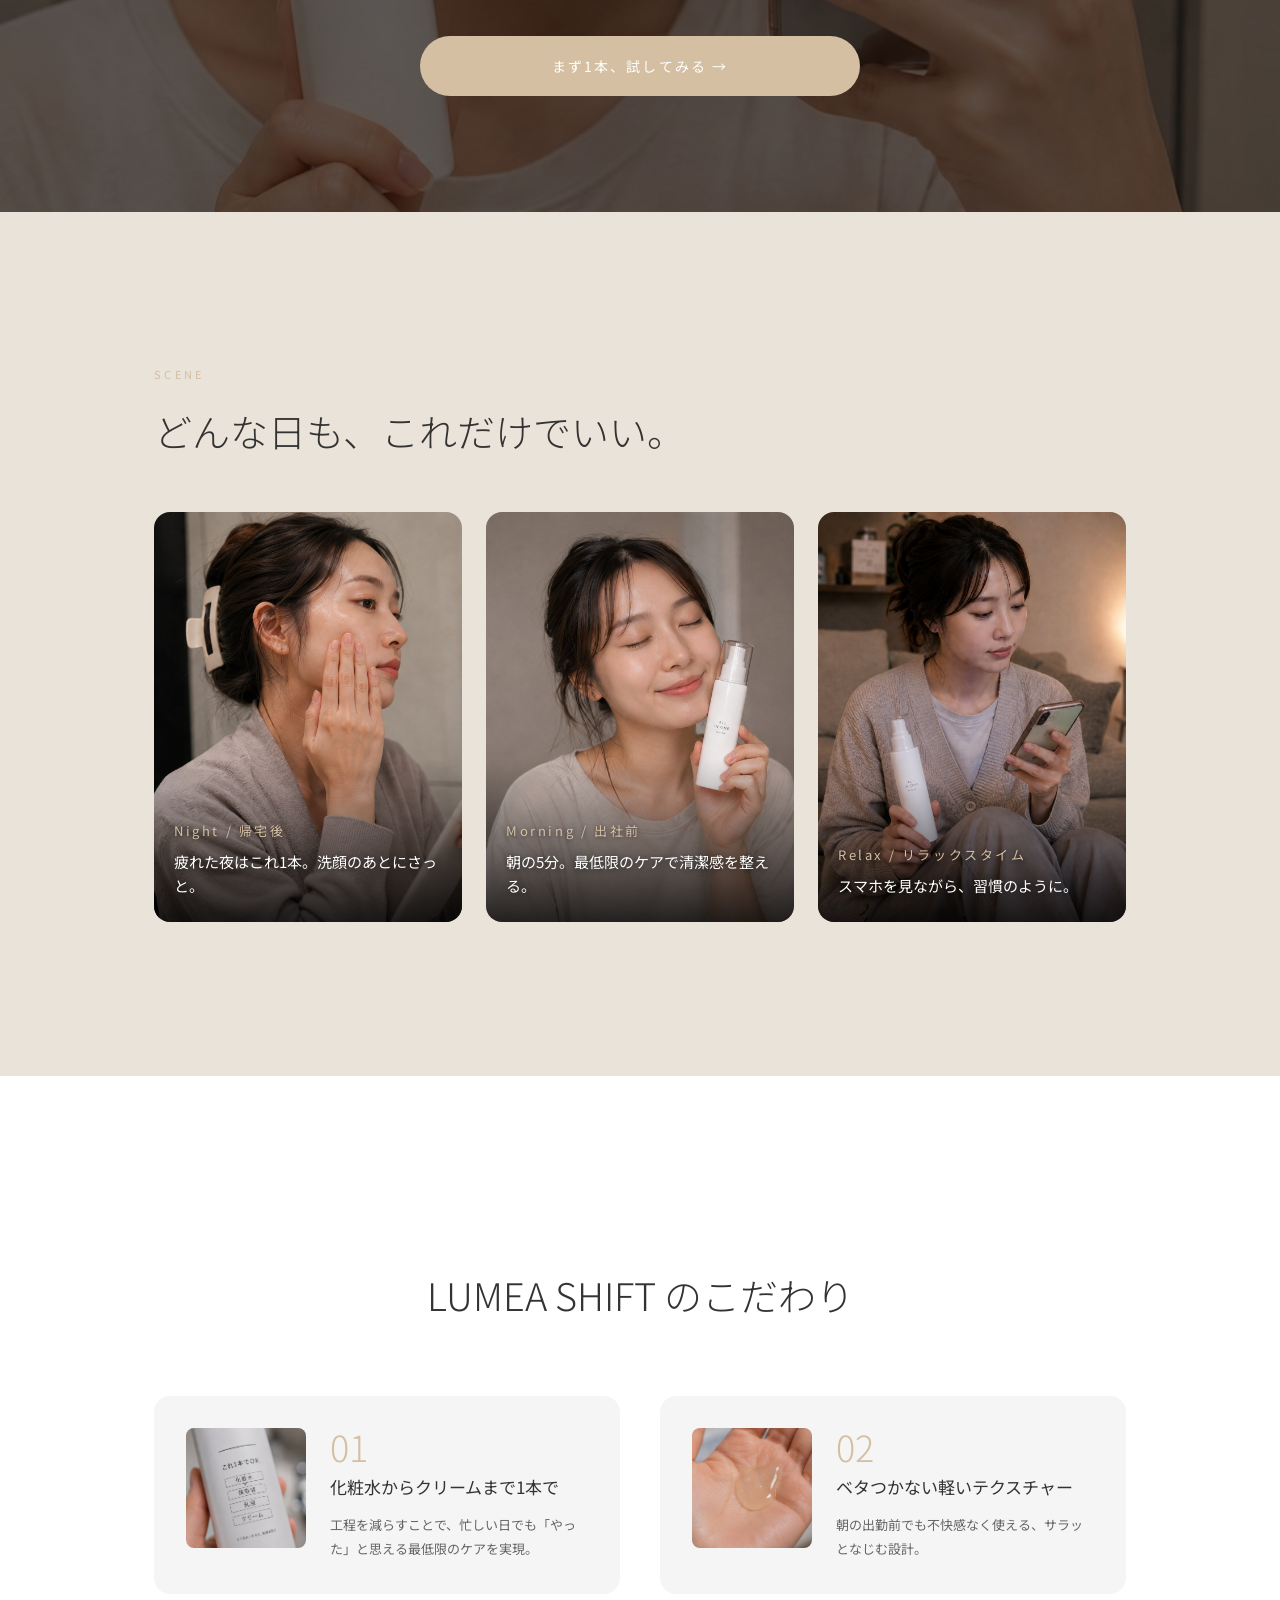
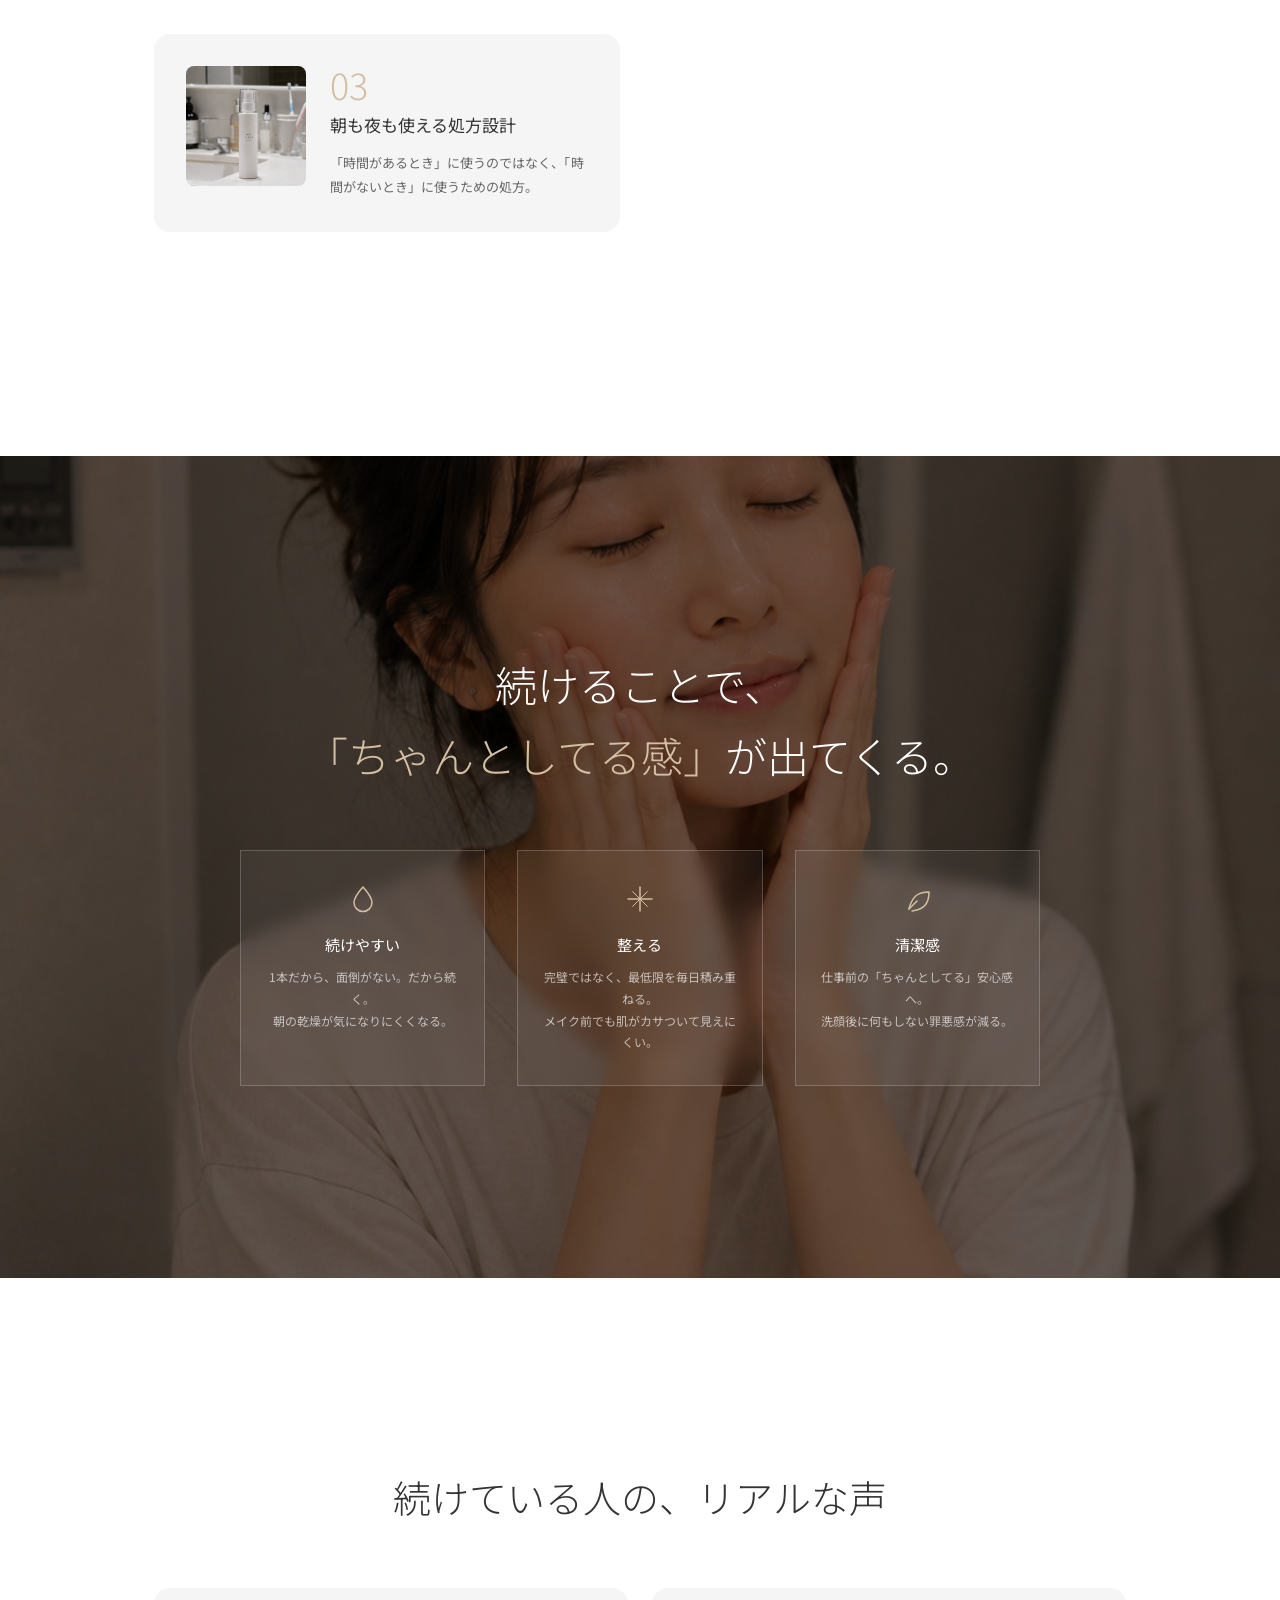
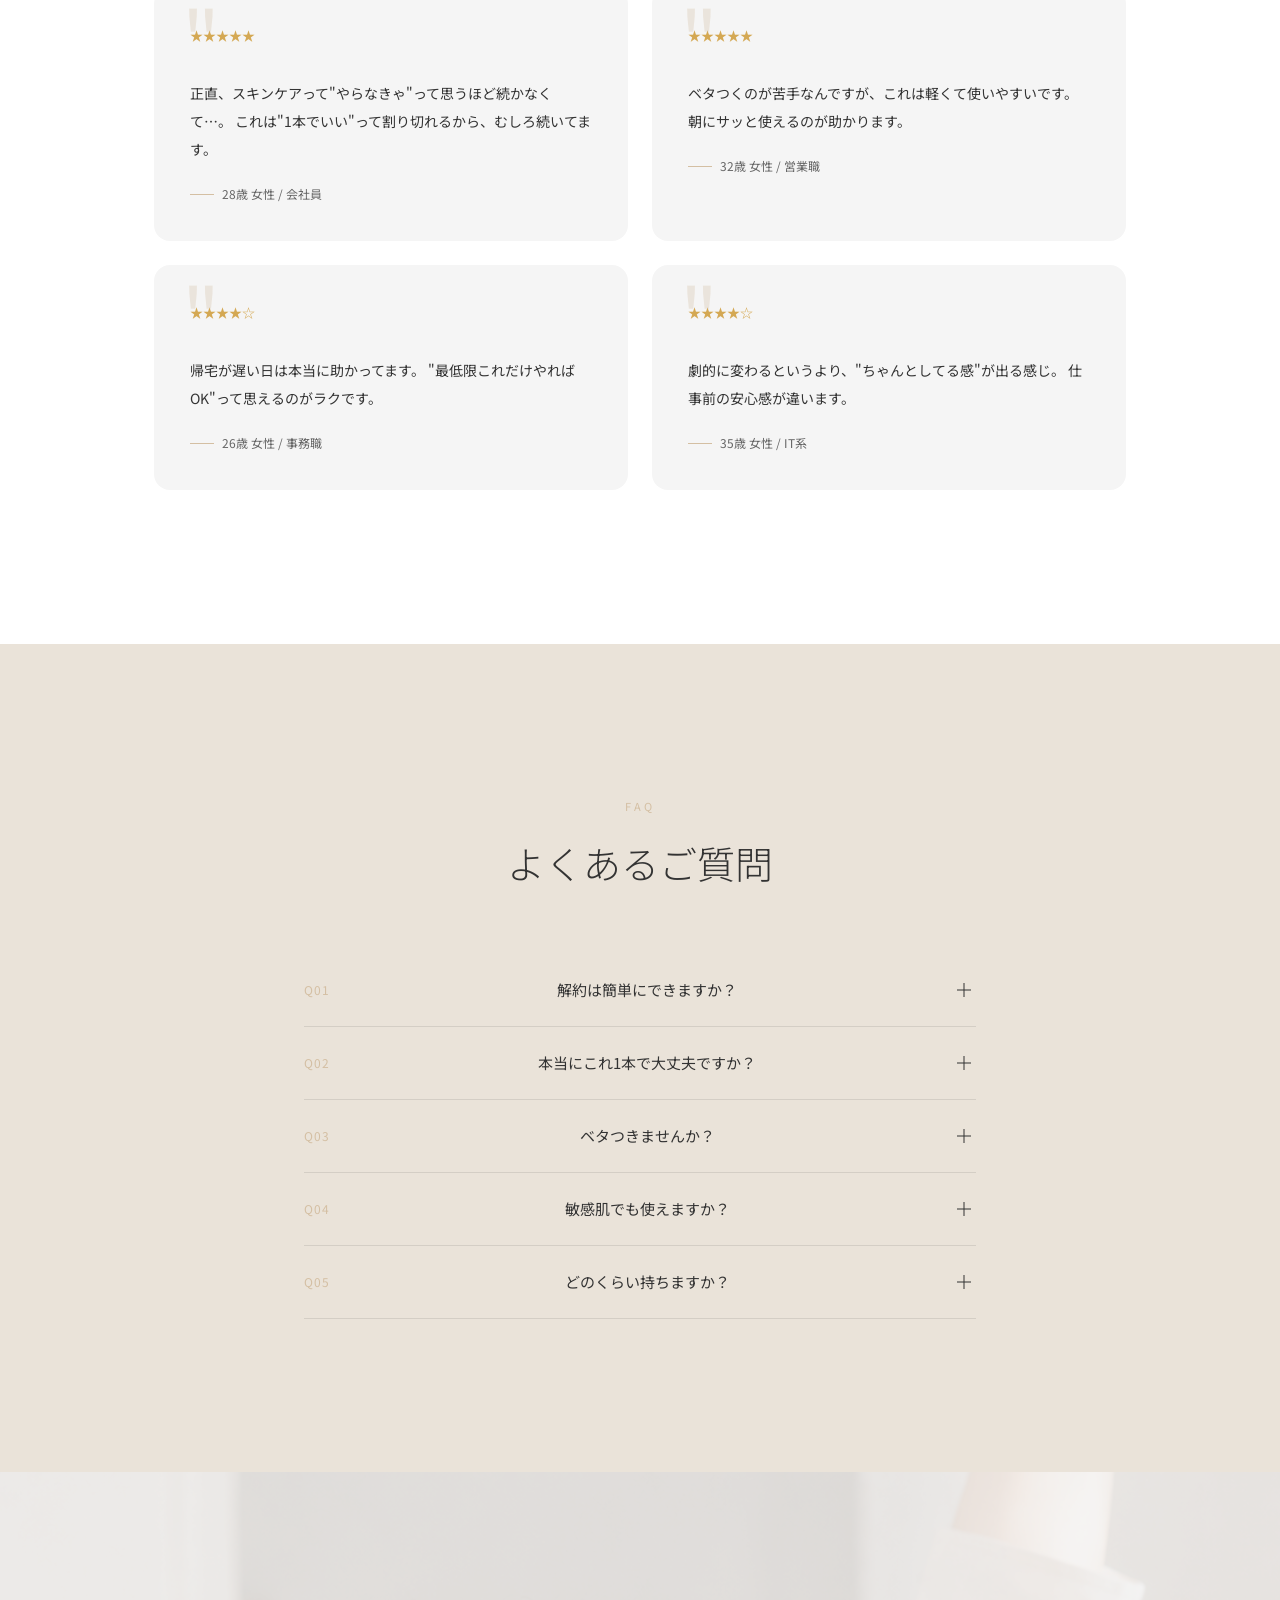
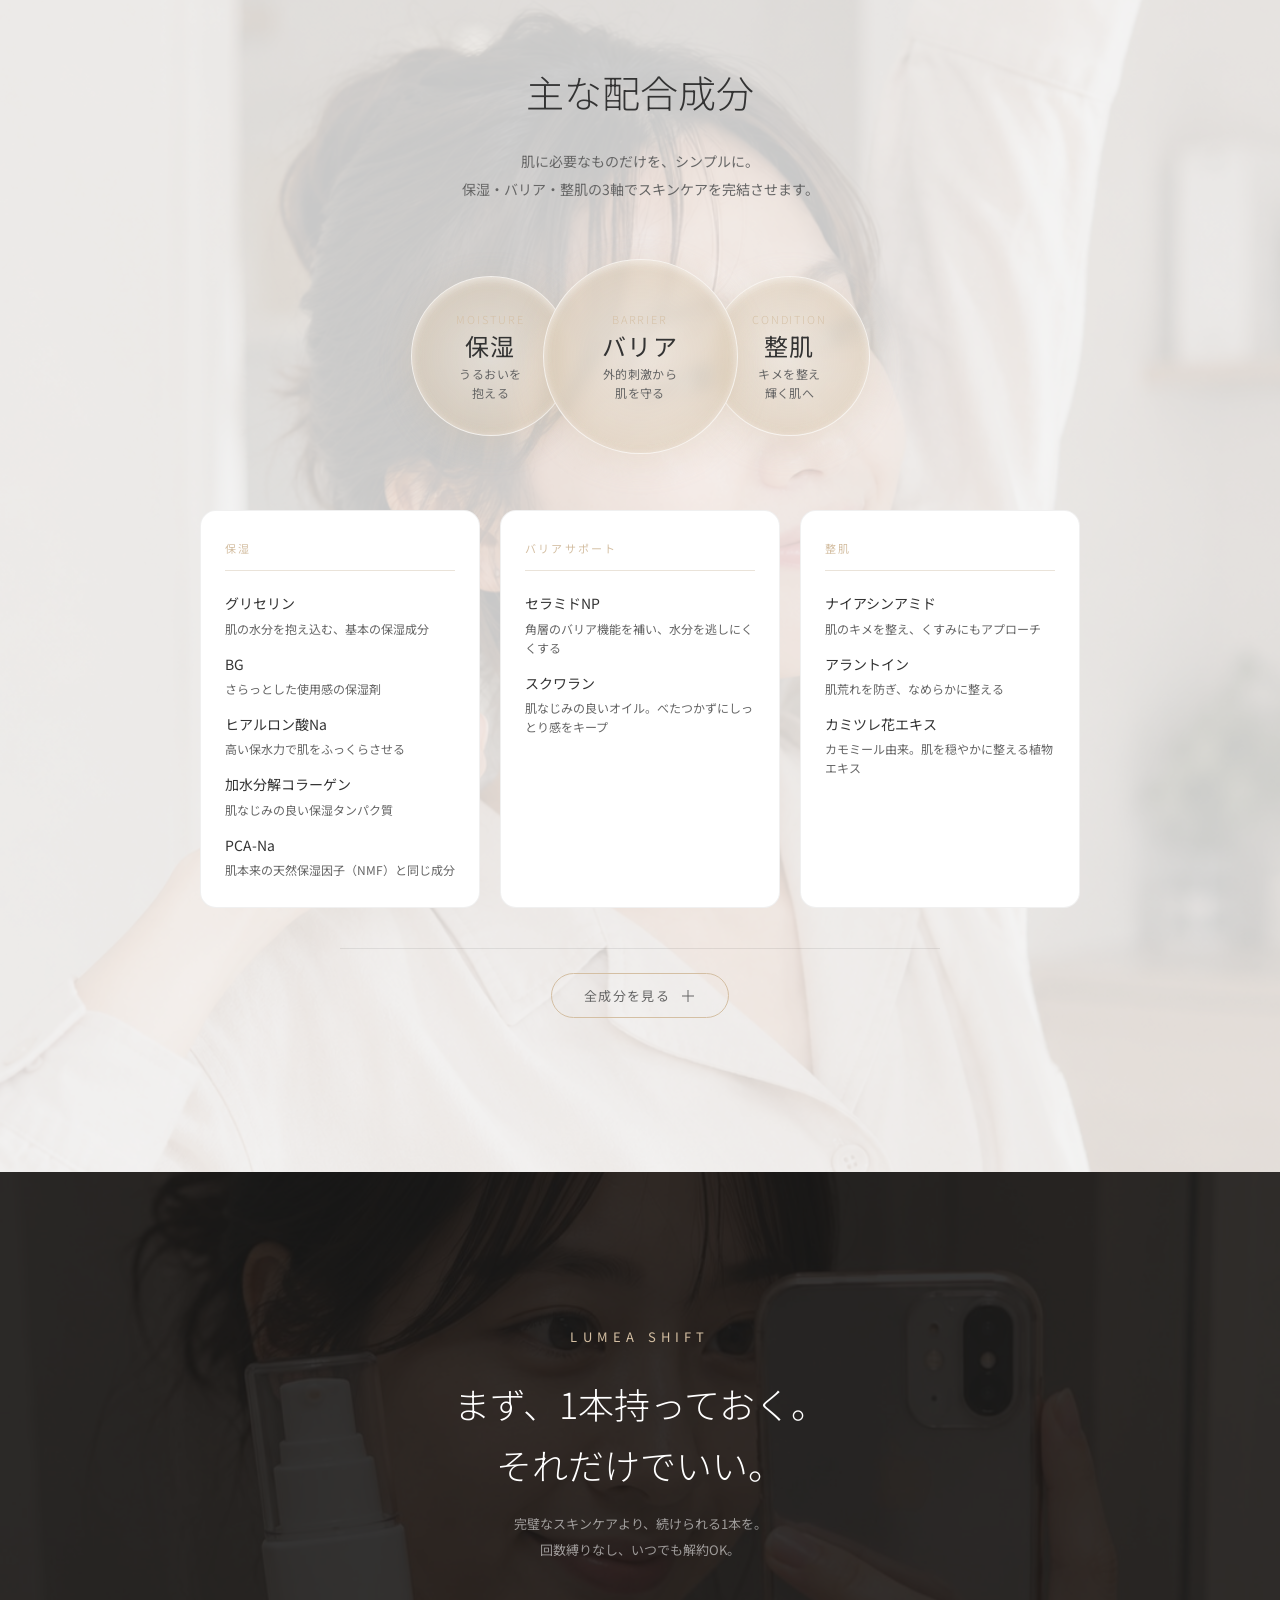
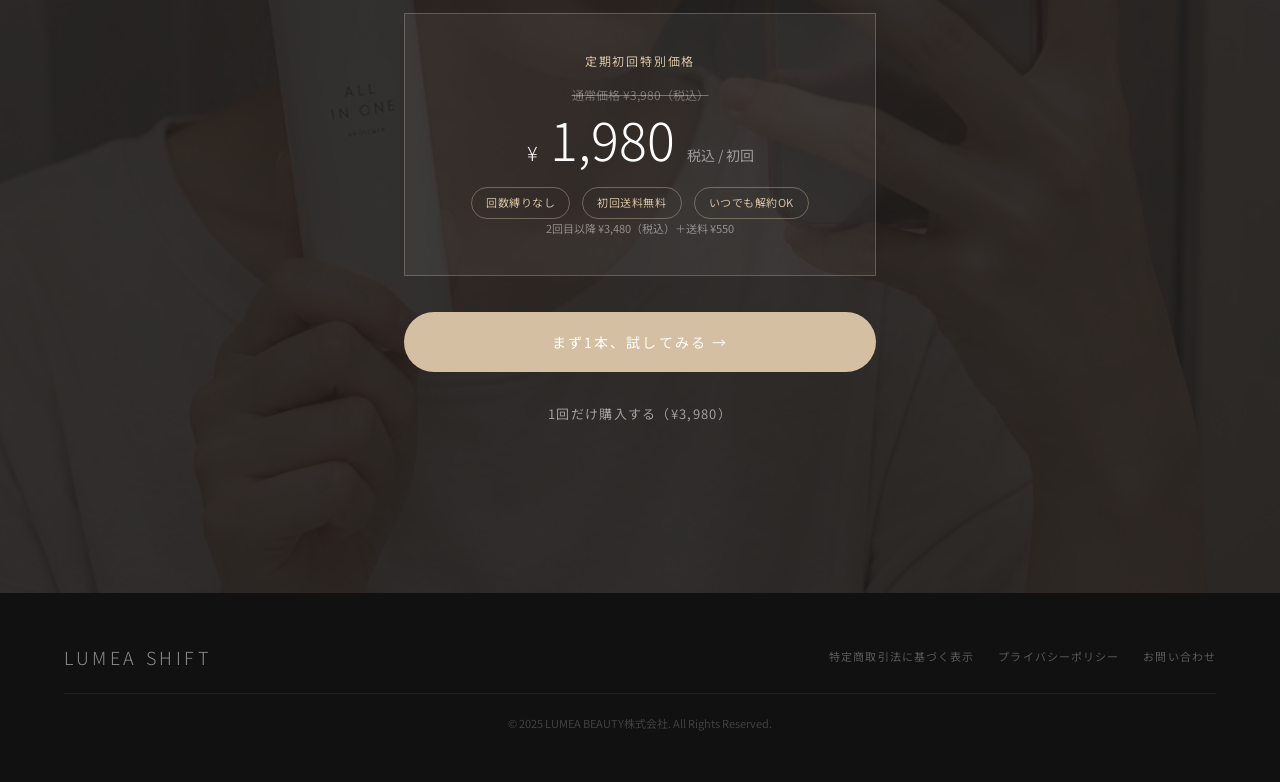
==== commit b2d43aa1: "更新-13" ====
--- a/index.html
+++ b/index.html
@@ -223,17 +223,32 @@
     </div>
   </section>
 
-  <!-- 【変更9】安心バー：③解決セクションの直後に挿入（価格・縛りなし情報を早期表示） -->
+  <!-- 【変更9】安心バー：③解決セクションの直後に挿入 -->
   <section class="trust-bar">
+    <img src="images/image09.png" alt="" class="trust-bar-bg-img">
+    <div class="trust-bar-overlay"></div>
     <div class="trust-bar-inner">
-      <div class="trust-item reveal">
-        <span class="trust-item-price">¥1,980</span>
-        <span class="trust-item-label">初回特別価格（税込）</span>
-      </div>
-      <span class="trust-item-badge reveal reveal--delay-1">回数縛りなし</span>
-      <span class="trust-item-badge reveal reveal--delay-2">初回送料無料</span>
-      <span class="trust-item-badge reveal reveal--delay-3">いつでも解約OK</span>
-      <span class="trust-item-badge reveal reveal--delay-4">次回発送5日前まで解約可</span>
+
+      <!-- cta-price-boxと同じカード構造 -->
+      <div class="trust-bar-card reveal">
+        <span class="cta-price-label">定期初回特別価格</span>
+        <div class="cta-price-regular">通常価格 ¥3,980（税込）</div>
+        <div class="cta-price-row">
+          <span class="cta-price-yen">¥</span>
+          <span class="cta-price-main">1,980</span>
+          <span style="font-size: 14px; color: rgba(255,255,255,0.5);">税込 / 初回</span>
+        </div>
+        <div class="cta-badges">
+          <span class="cta-badge">回数縛りなし</span>
+          <span class="cta-badge">初回送料無料</span>
+          <span class="cta-badge">いつでも解約OK</span>
+        </div>
+        <div class="cta-price-note">2回目以降 ¥3,480（税込）＋送料 ¥550</div>
+      </div>
+
+      <!-- cta-btnと同じボタン -->
+      <button onclick="openModal()" class="cta-btn reveal" style="cursor:pointer; border:none; width:100%;">まず1本、試してみる →</button>
+
     </div>
   </section>
 
--- a/style.css
+++ b/style.css
@@ -568,77 +568,53 @@
    価格・縛りなし情報を早期に表示
    ============================================ */
 .trust-bar {
-  background: var(--white);
-  padding: 40px 20px;
-  border-top: 1px solid rgba(212, 191, 163, 0.2);
-  border-bottom: 1px solid rgba(212, 191, 163, 0.2);
-}
-
+  position: relative;
+  overflow: hidden;
+  background: var(--dark); /* 背景画像がない環境のフォールバック */
+}
+
+/* 背景画像：CTAと同じ */
+.trust-bar-bg-img {
+  position: absolute;
+  inset: 0;
+  width: 100%;
+  height: 100%;
+  object-fit: cover;
+  object-position: center;
+  z-index: 0;
+}
+
+/* オーバーレイ：CTAと同じ暗さ */
+.trust-bar-overlay {
+  position: absolute;
+  inset: 0;
+  background: rgba(0, 0, 0, 0.6);
+  z-index: 1;
+}
+
+/* コンテンツを背景より前面に */
 .trust-bar-inner {
-  display: flex;
-  flex-wrap: wrap;
-  justify-content: center;
-  align-items: center;
-  gap: 16px;
-  max-width: 700px;
+  position: relative;
+  z-index: 2;
+  max-width: 560px;       /* cta-innerと同じ幅 */
   margin: 0 auto;
-}
-
-.trust-item {
-  display: flex;
-  flex-direction: column;
-  align-items: center;
-  gap: 4px;
-  padding: 12px 24px;
-  border: 1px solid rgba(212, 191, 163, 0.5);
-  border-radius: var(--radius-sm);
-}
-
-.trust-item-price {
-  font-family: var(--font-en);
-  font-size: 26px;
-  font-weight: 300;
-  color: var(--text);
-  line-height: 1;
-}
-
-.trust-item-label {
-  font-size: 11px;
-  color: var(--accent);
-  letter-spacing: 0.1em;
-}
-
-.trust-item-badge {
-  font-size: 12px;
-  color: var(--text-light);
-  letter-spacing: 0.08em;
-  padding: 8px 20px;
-  border: 1px solid rgba(212, 191, 163, 0.4);
-  border-radius: var(--radius-lg);
-  /* バッジは完全丸 */
+  padding: clamp(60px, 10vw, 100px) clamp(24px, 5vw, 60px);
+}
+
+/* カード：cta-price-boxと全く同じスタイル */
+.trust-bar-card {
+  background: rgba(255, 255, 255, 0.05);
+  border: 1px solid rgba(212, 191, 163, 0.3);
+  padding: 36px;
+  margin-bottom: 36px;
+  text-align: center;
 }
 
 /* SP対応 */
 @media (max-width: 480px) {
-  .trust-bar {
-    padding: 28px 16px;
-  }
-
-  .trust-bar-inner {
-    gap: 10px;
-  }
-
-  .trust-item {
-    padding: 10px 16px;
-  }
-
-  .trust-item-price {
-    font-size: 22px;
-  }
-
-  .trust-item-badge {
-    font-size: 11px;
-    padding: 7px 14px;
+  .trust-bar-card {
+    padding: 24px 20px;
+    margin-bottom: 24px;
   }
 }
 
@@ -1172,22 +1148,21 @@
 
 /* バブル① 保湿：左（少し小さめ・左にオフセット） */
 .ing-bubble--1 {
-  width: clamp(140px, 26vw, 210px);
-  height: clamp(140px, 26vw, 210px);
-  /* 中央から均一に広がるベージュ：白い偏りをなくす */
+  width: clamp(110px, 18vw, 160px);
+  height: clamp(110px, 18vw, 160px);
   background: radial-gradient(
     circle at 50% 50%,
     rgba(234, 227, 217, 0.7) 0%,
     rgba(212, 191, 163, 0.55) 100%
   );
   z-index: 1;
-  margin-right: clamp(-40px, -7vw, -56px);
+  margin-right: clamp(-28px, -5vw, -40px);
 }
 
 /* バブル② バリアサポート：中央（最大・最前面） */
 .ing-bubble--2 {
-  width: clamp(170px, 32vw, 255px);
-  height: clamp(170px, 32vw, 255px);
+  width: clamp(135px, 22vw, 195px);
+  height: clamp(135px, 22vw, 195px);
   background: radial-gradient(
     circle at 50% 50%,
     rgba(234, 227, 217, 0.7) 0%,
@@ -1198,15 +1173,15 @@
 
 /* バブル③ 整肌：右（少し小さめ・右にオフセット） */
 .ing-bubble--3 {
-  width: clamp(140px, 26vw, 210px);
-  height: clamp(140px, 26vw, 210px);
+  width: clamp(110px, 18vw, 160px);
+  height: clamp(110px, 18vw, 160px);
   background: radial-gradient(
     circle at 50% 50%,
     rgba(234, 227, 217, 0.7) 0%,
     rgba(212, 191, 163, 0.55) 100%
   );
   z-index: 2;
-  margin-left: clamp(-40px, -7vw, -56px);
+  margin-left: clamp(-28px, -5vw, -40px);
 }
 
 /* バブル内のテキスト配置 */
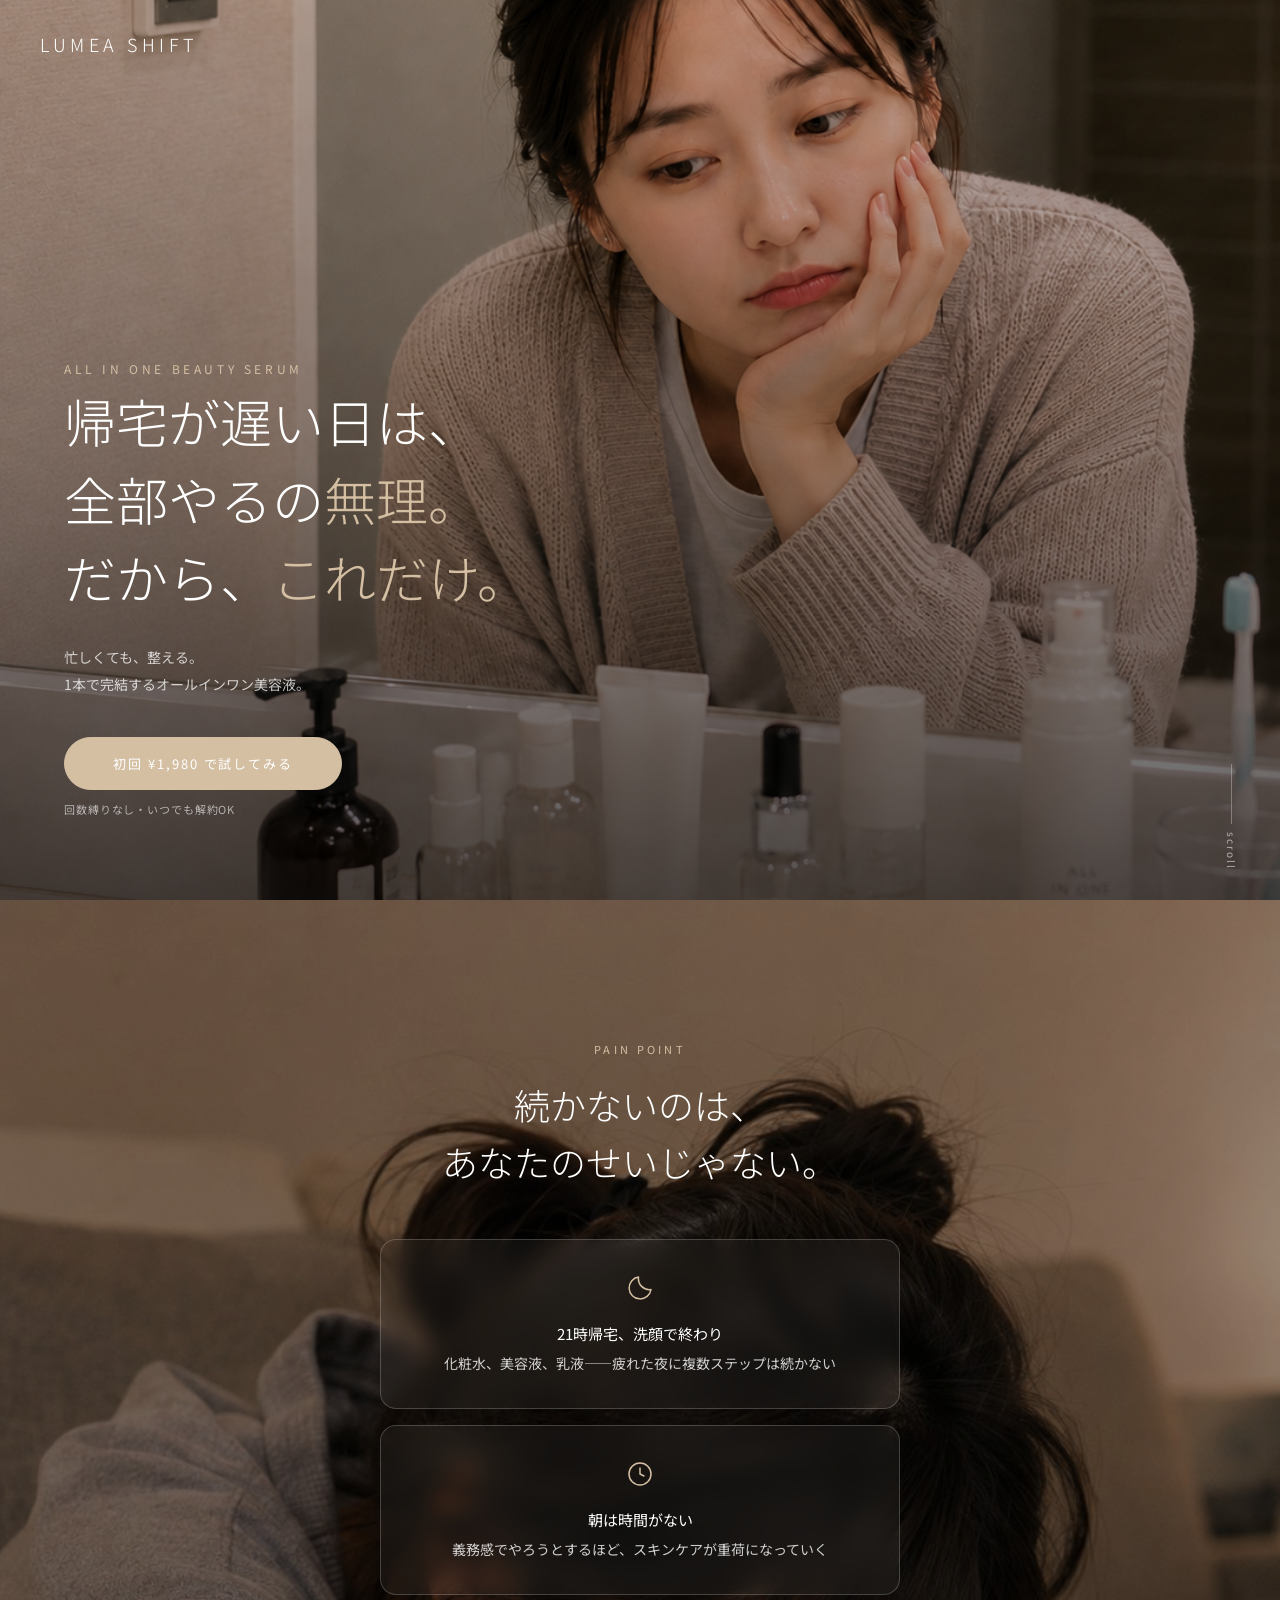
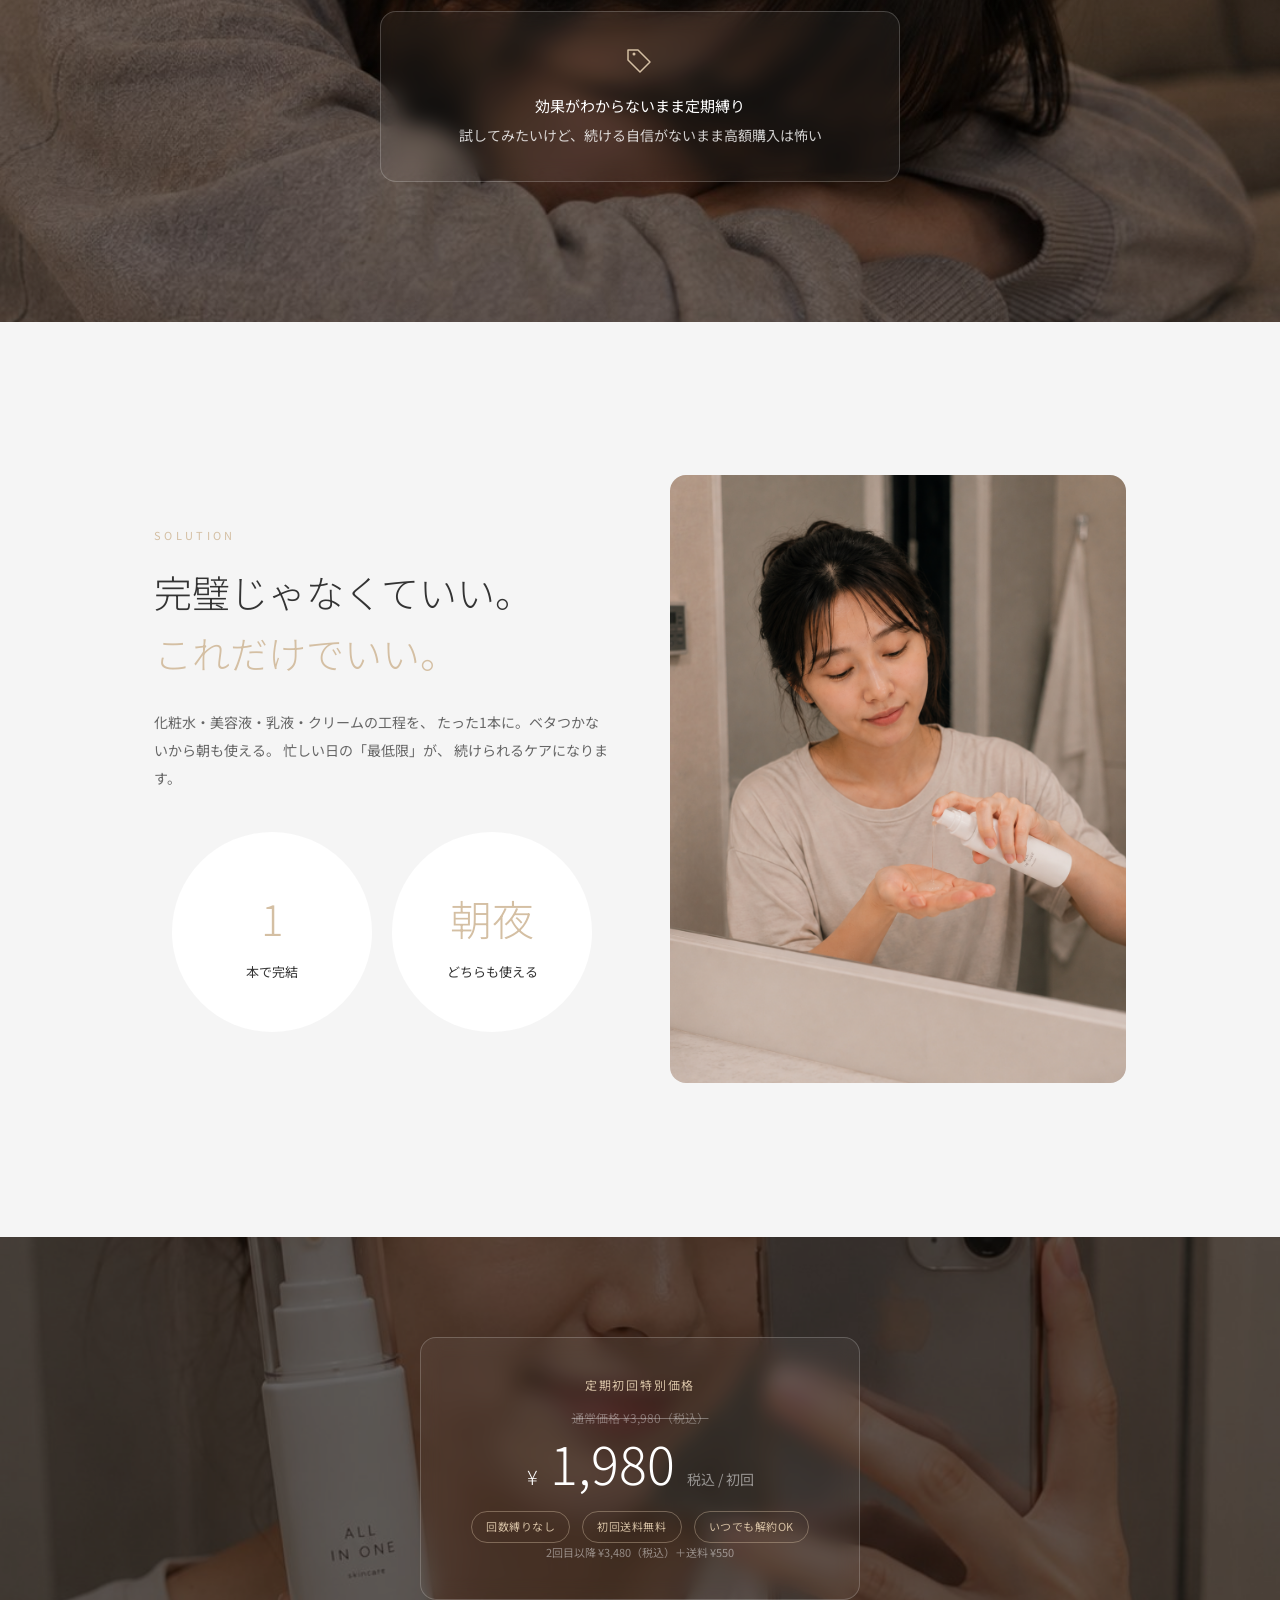
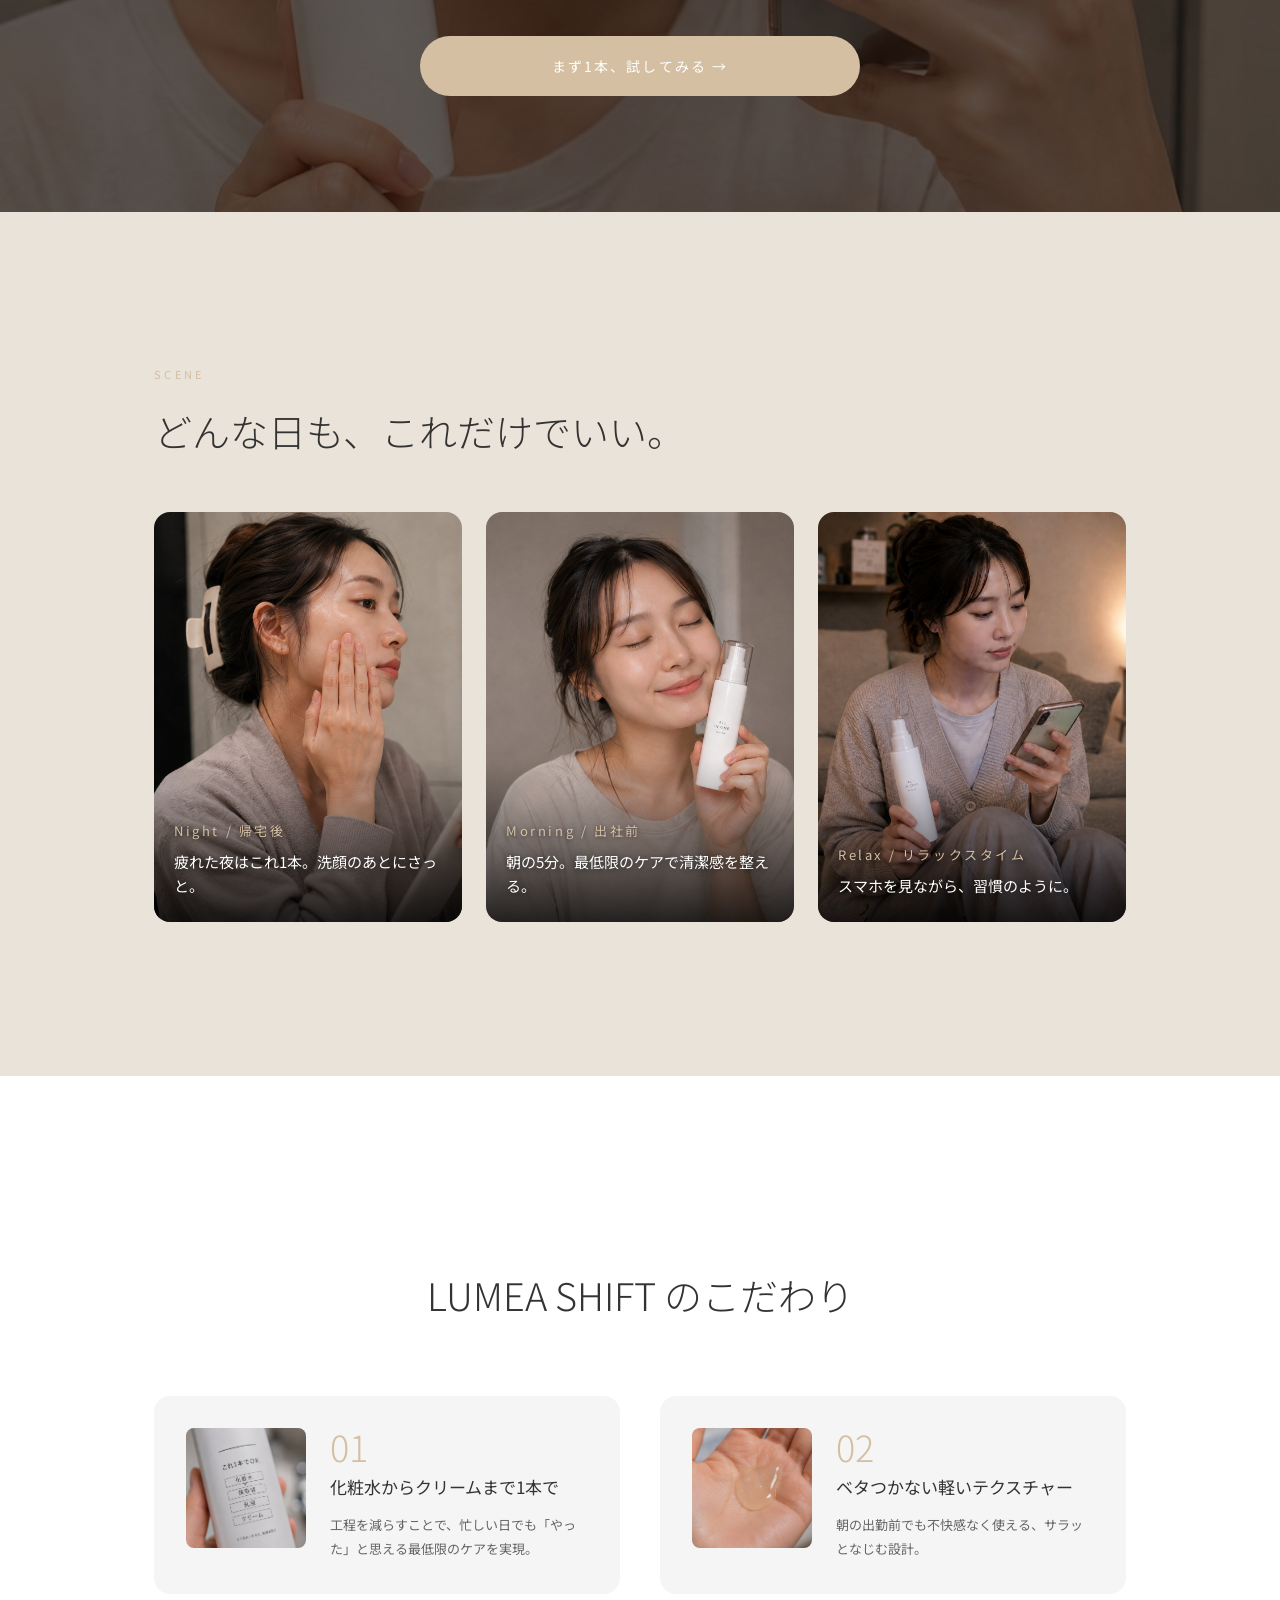
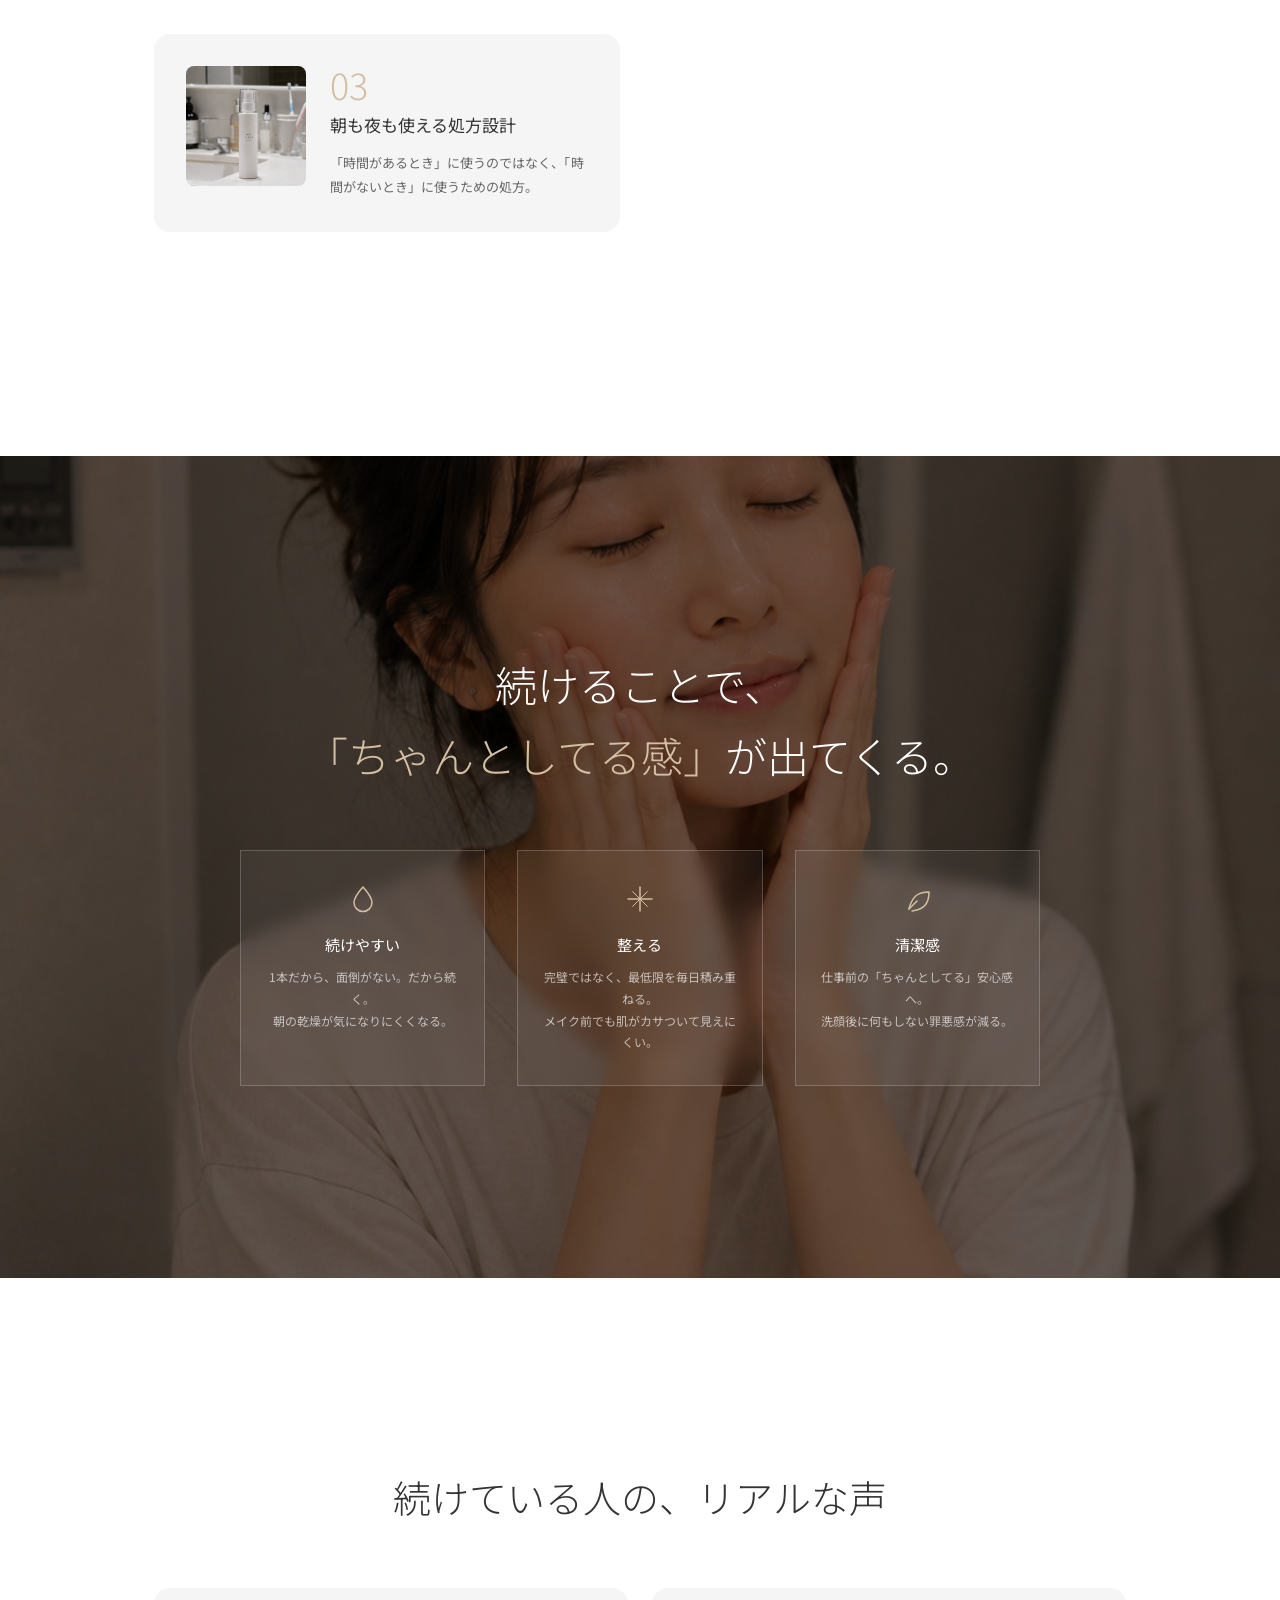
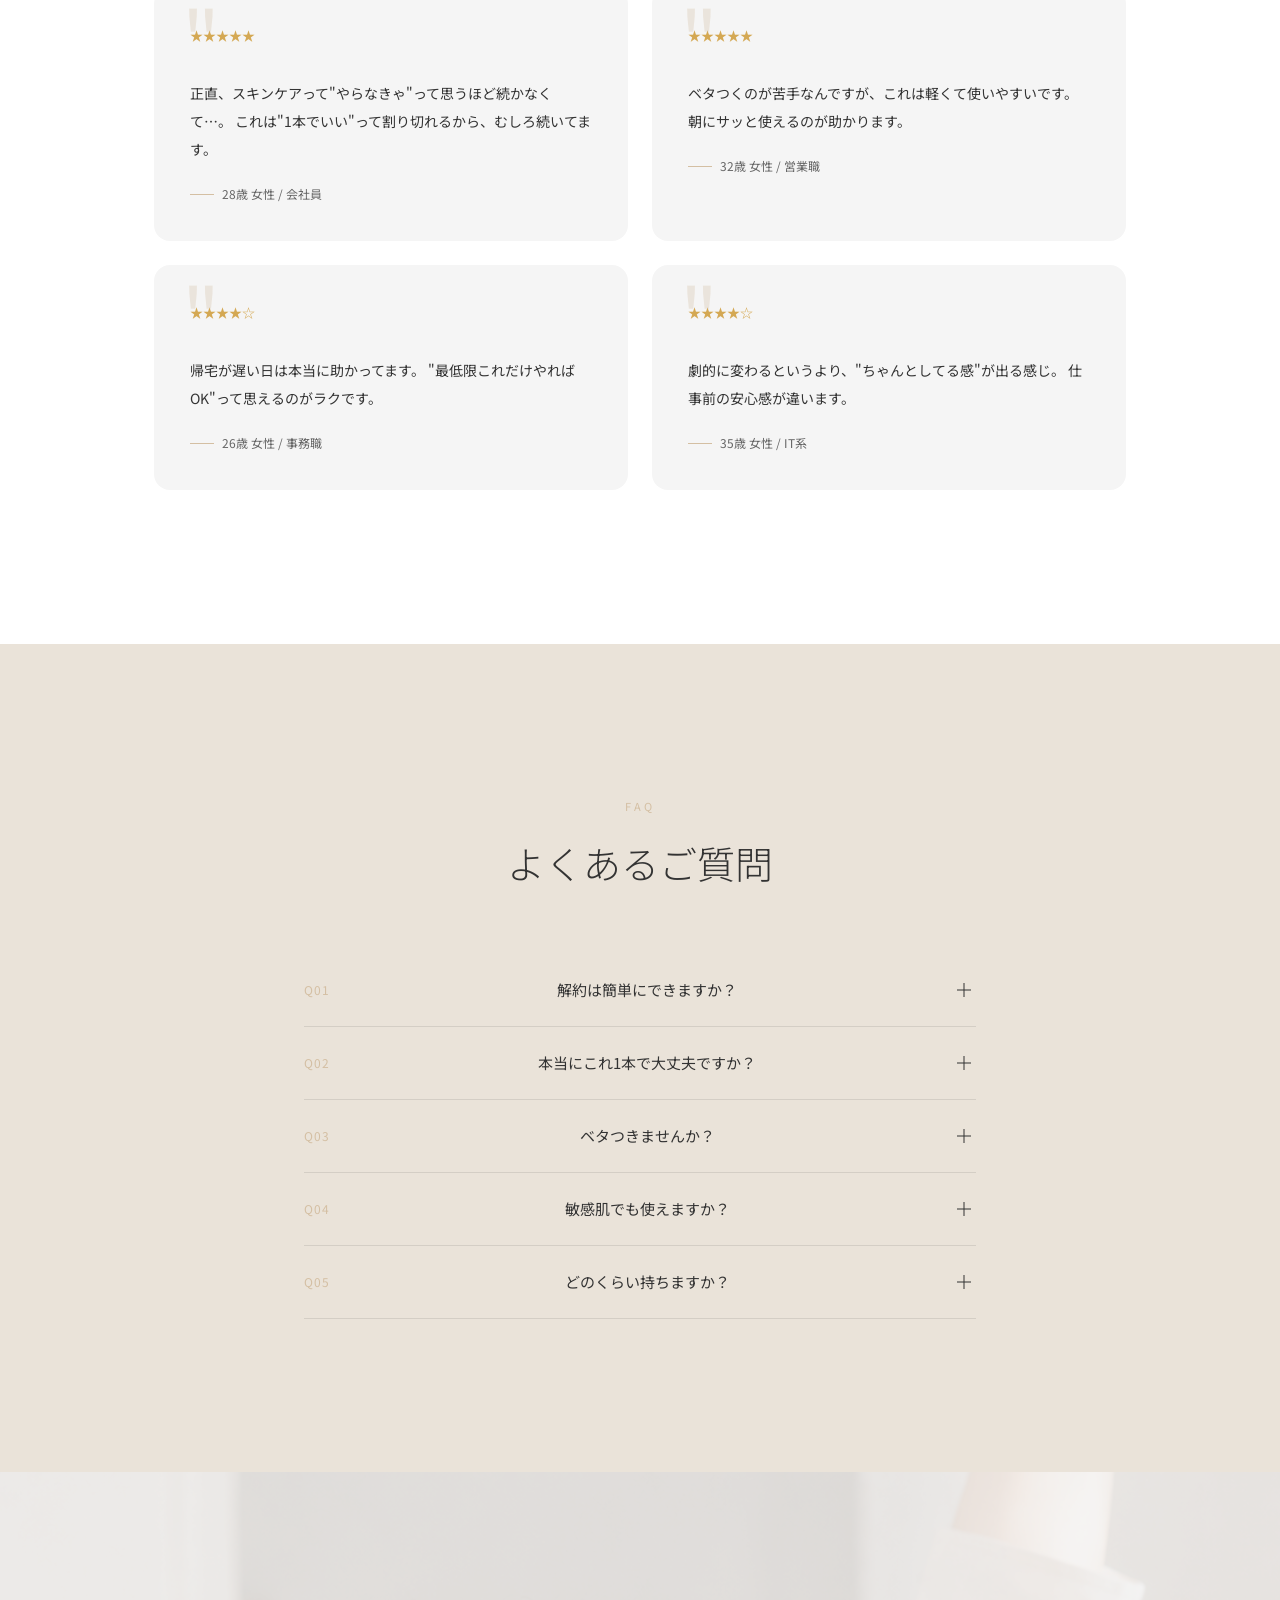
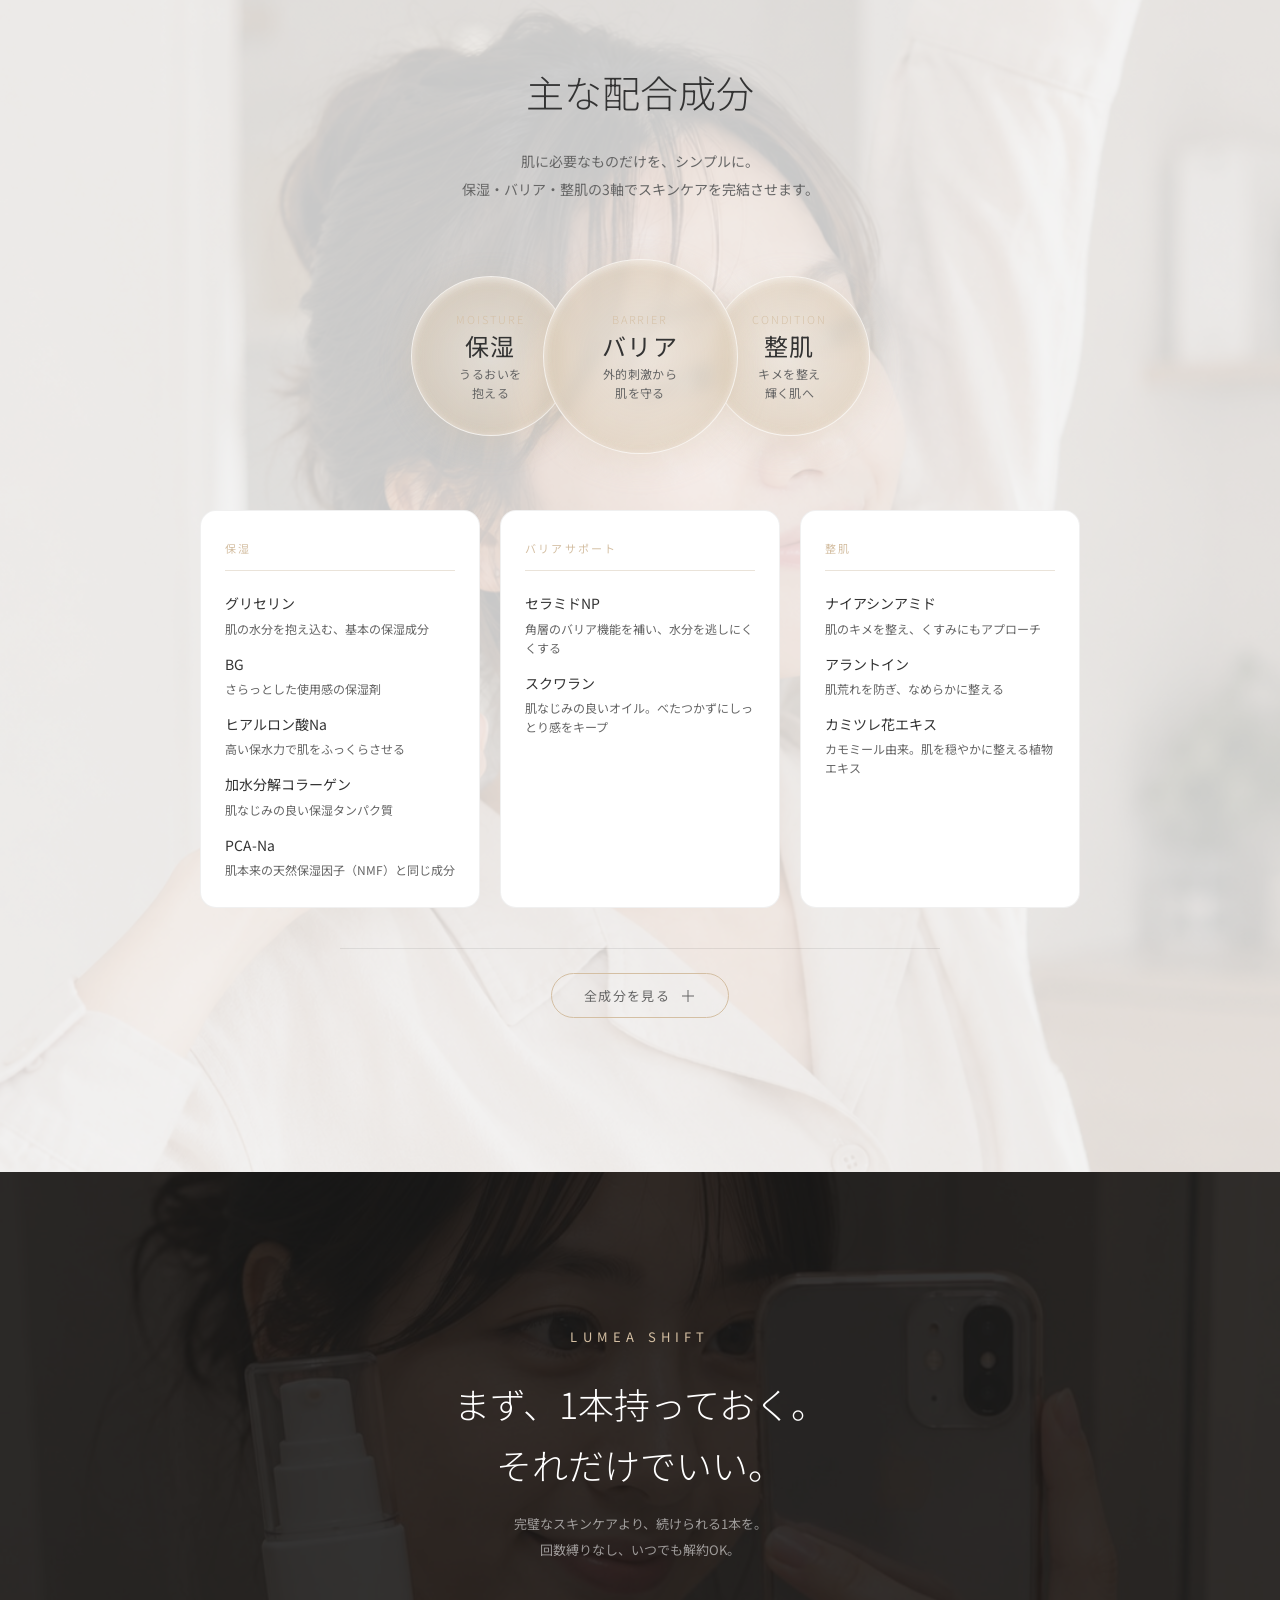
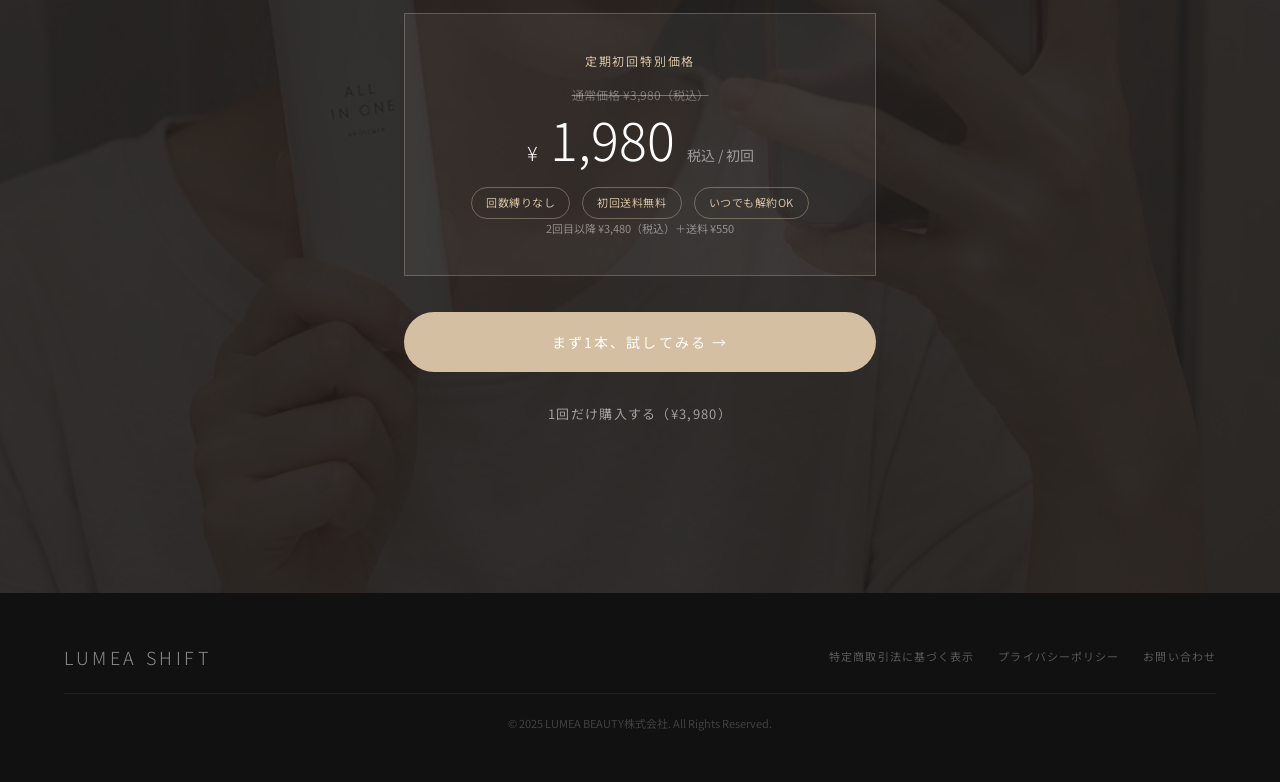
==== commit fb309024: "更新-14" ====
--- a/index.html
+++ b/index.html
@@ -229,7 +229,7 @@
     <div class="trust-bar-overlay"></div>
     <div class="trust-bar-inner">
 
-      <!-- cta-price-boxと同じカード構造 -->
+      <!-- pain-cardと同じガラスカード -->
       <div class="trust-bar-card reveal">
         <span class="cta-price-label">定期初回特別価格</span>
         <div class="cta-price-regular">通常価格 ¥3,980（税込）</div>
@@ -246,7 +246,6 @@
         <div class="cta-price-note">2回目以降 ¥3,480（税込）＋送料 ¥550</div>
       </div>
 
-      <!-- cta-btnと同じボタン -->
       <button onclick="openModal()" class="cta-btn reveal" style="cursor:pointer; border:none; width:100%;">まず1本、試してみる →</button>
 
     </div>
--- a/style.css
+++ b/style.css
@@ -570,10 +570,9 @@
 .trust-bar {
   position: relative;
   overflow: hidden;
-  background: var(--dark); /* 背景画像がない環境のフォールバック */
-}
-
-/* 背景画像：CTAと同じ */
+  background: var(--dark);
+}
+
 .trust-bar-bg-img {
   position: absolute;
   inset: 0;
@@ -584,7 +583,6 @@
   z-index: 0;
 }
 
-/* オーバーレイ：CTAと同じ暗さ */
 .trust-bar-overlay {
   position: absolute;
   inset: 0;
@@ -592,22 +590,30 @@
   z-index: 1;
 }
 
-/* コンテンツを背景より前面に */
 .trust-bar-inner {
   position: relative;
   z-index: 2;
-  max-width: 560px;       /* cta-innerと同じ幅 */
+  max-width: 560px;
   margin: 0 auto;
   padding: clamp(60px, 10vw, 100px) clamp(24px, 5vw, 60px);
 }
 
-/* カード：cta-price-boxと全く同じスタイル */
+/* カード：pain-cardと同じガラス効果＋角丸 */
 .trust-bar-card {
-  background: rgba(255, 255, 255, 0.05);
-  border: 1px solid rgba(212, 191, 163, 0.3);
   padding: 36px;
   margin-bottom: 36px;
   text-align: center;
+  background: rgba(255, 255, 255, 0.05);       /* pain-cardと同じ */
+  backdrop-filter: blur(10px);                 /* pain-cardと同じ */
+  -webkit-backdrop-filter: blur(10px);
+  border: 1px solid rgba(255, 255, 255, 0.2);  /* pain-cardと同じ */
+  border-radius: var(--radius-md);             /* pain-cardと同じ角丸 */
+  transition: background 0.3s ease, border-color 0.3s ease;
+}
+
+.trust-bar-card:hover {
+  background: rgba(255, 255, 255, 0.1);        /* pain-card:hoverと同じ */
+  border-color: var(--accent);
 }
 
 /* SP対応 */
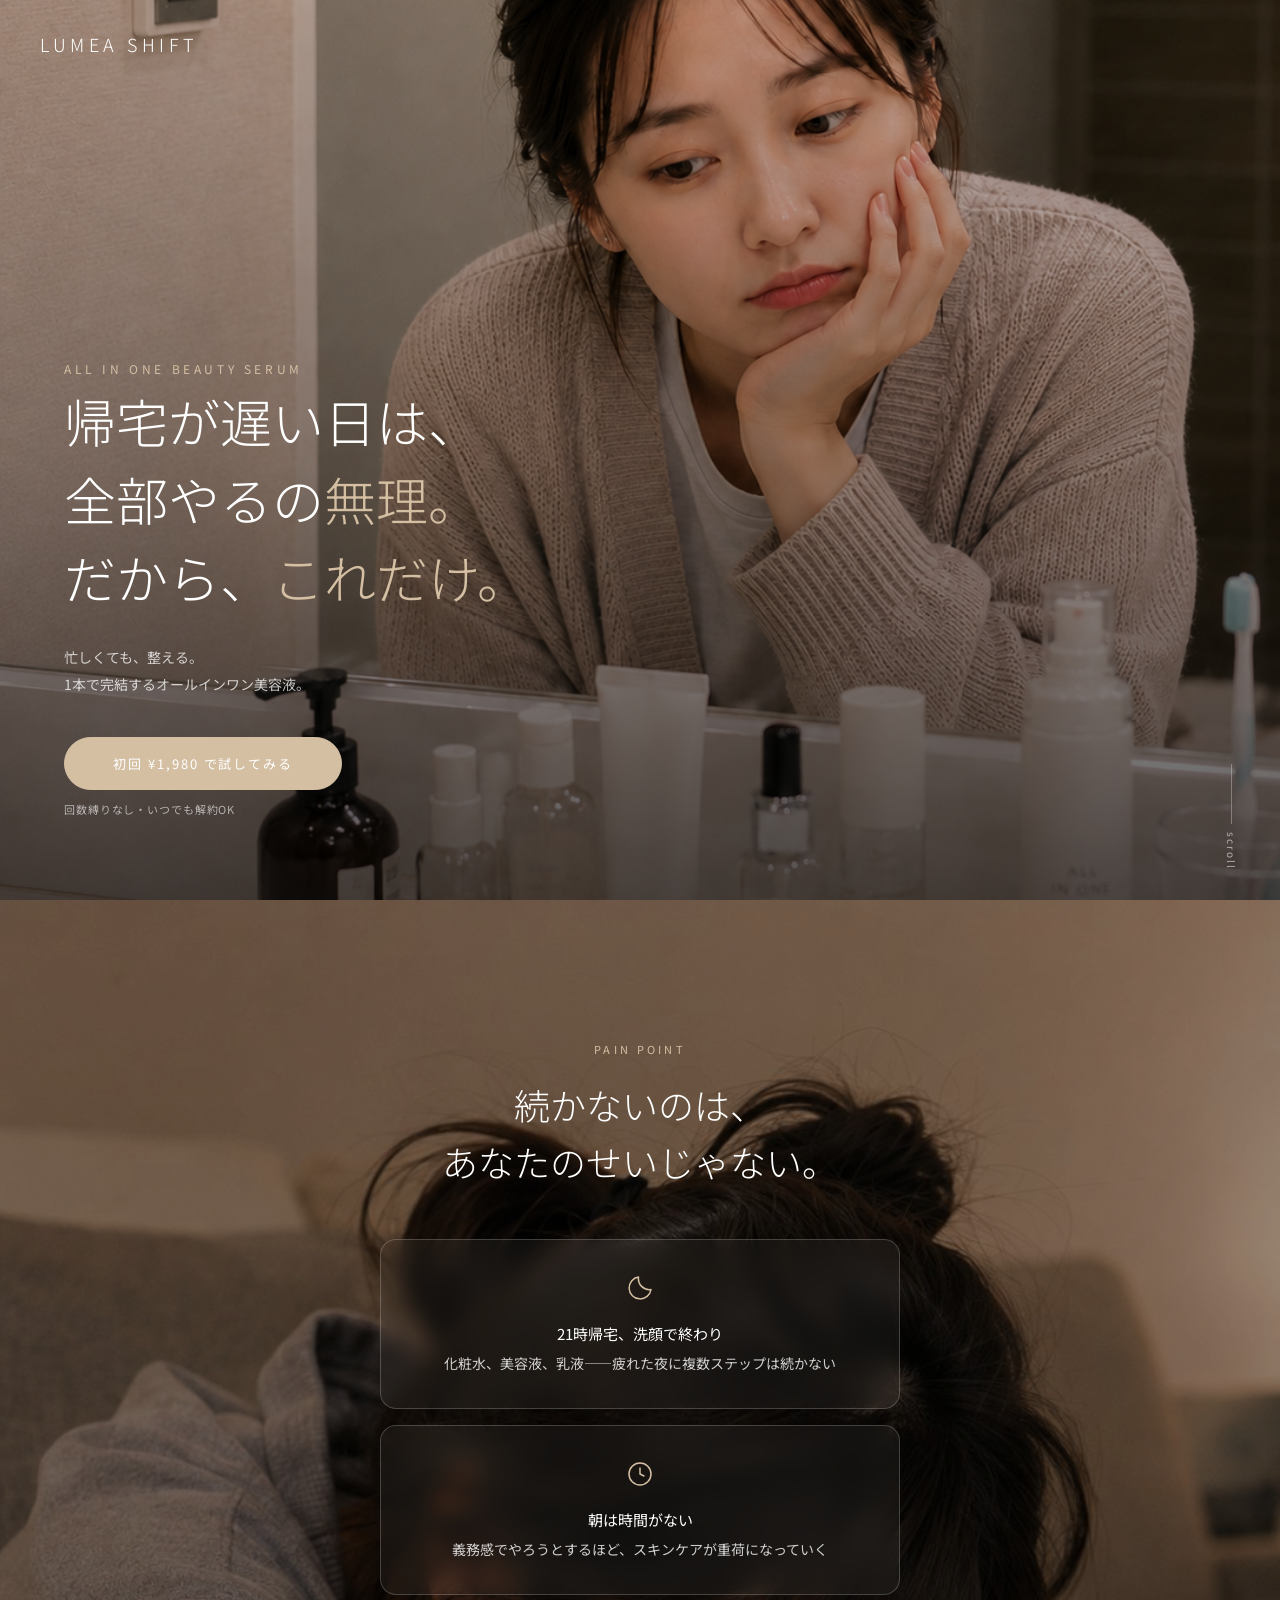
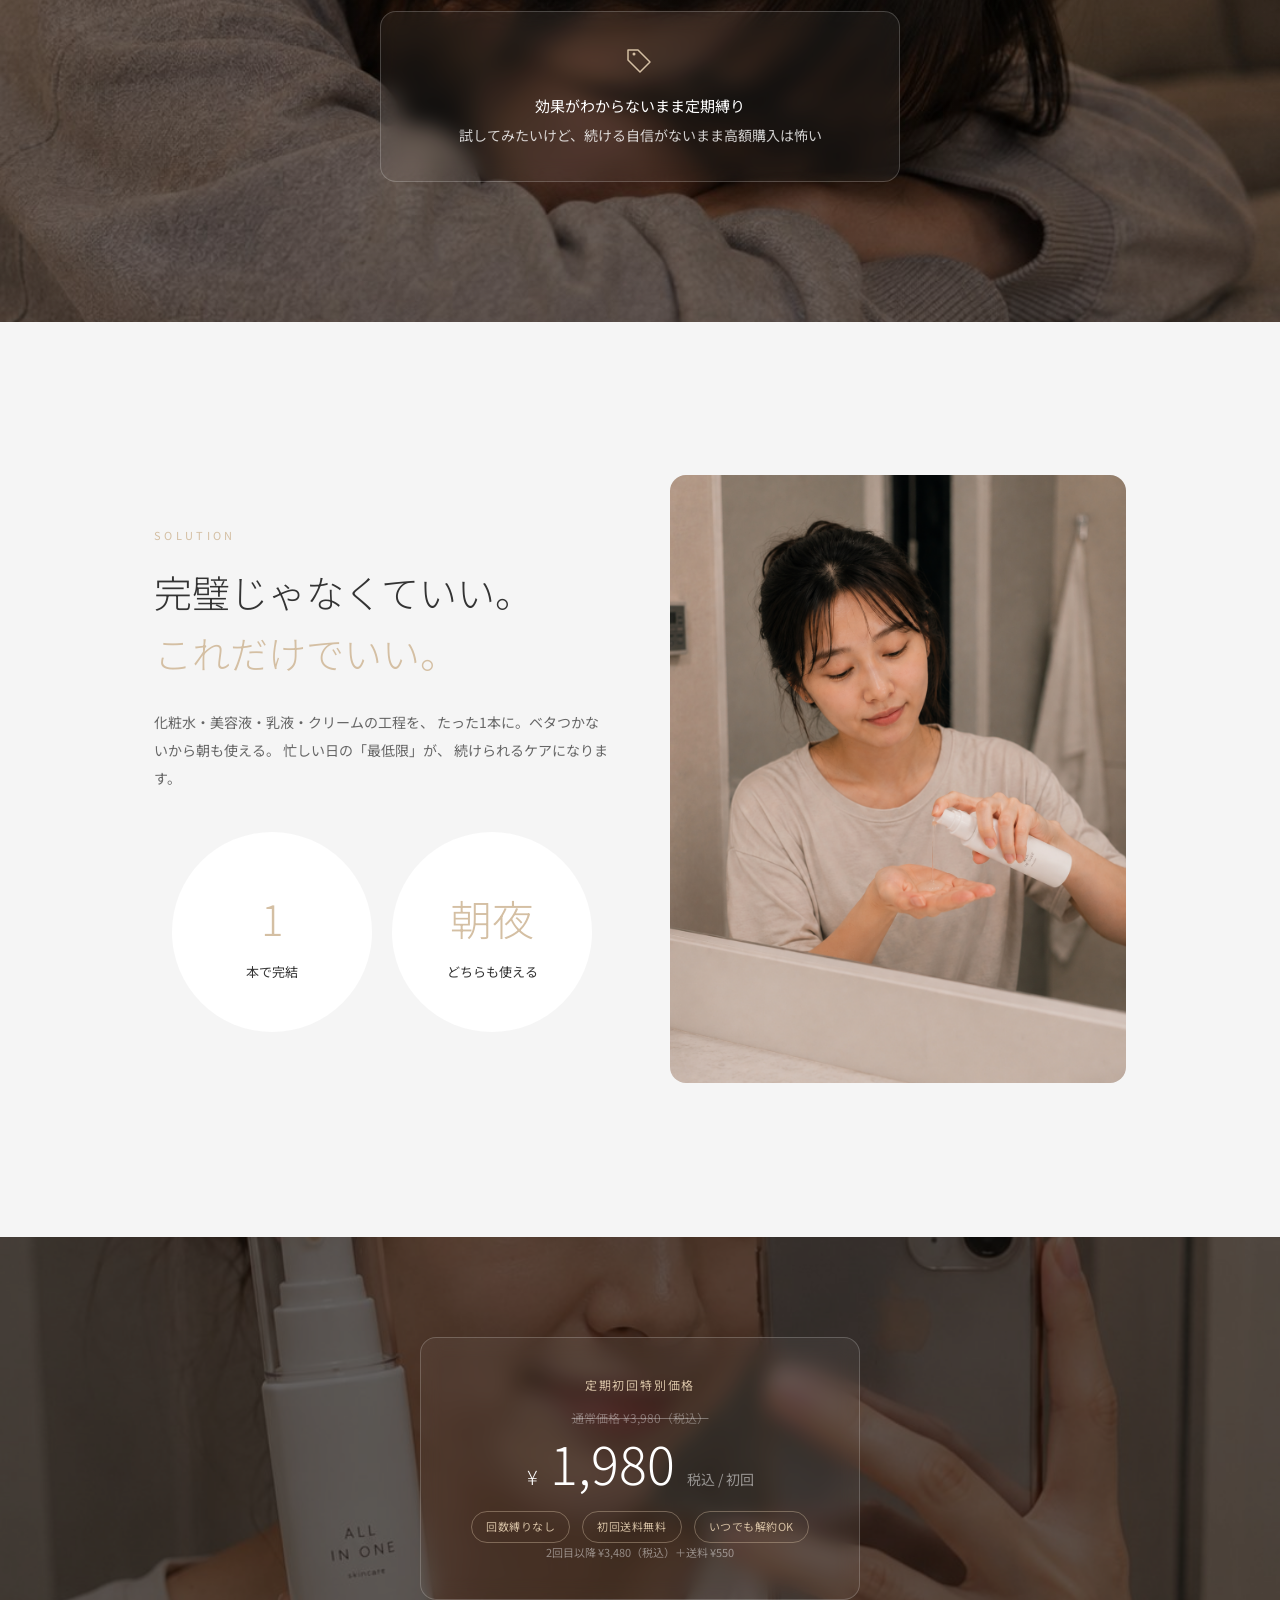
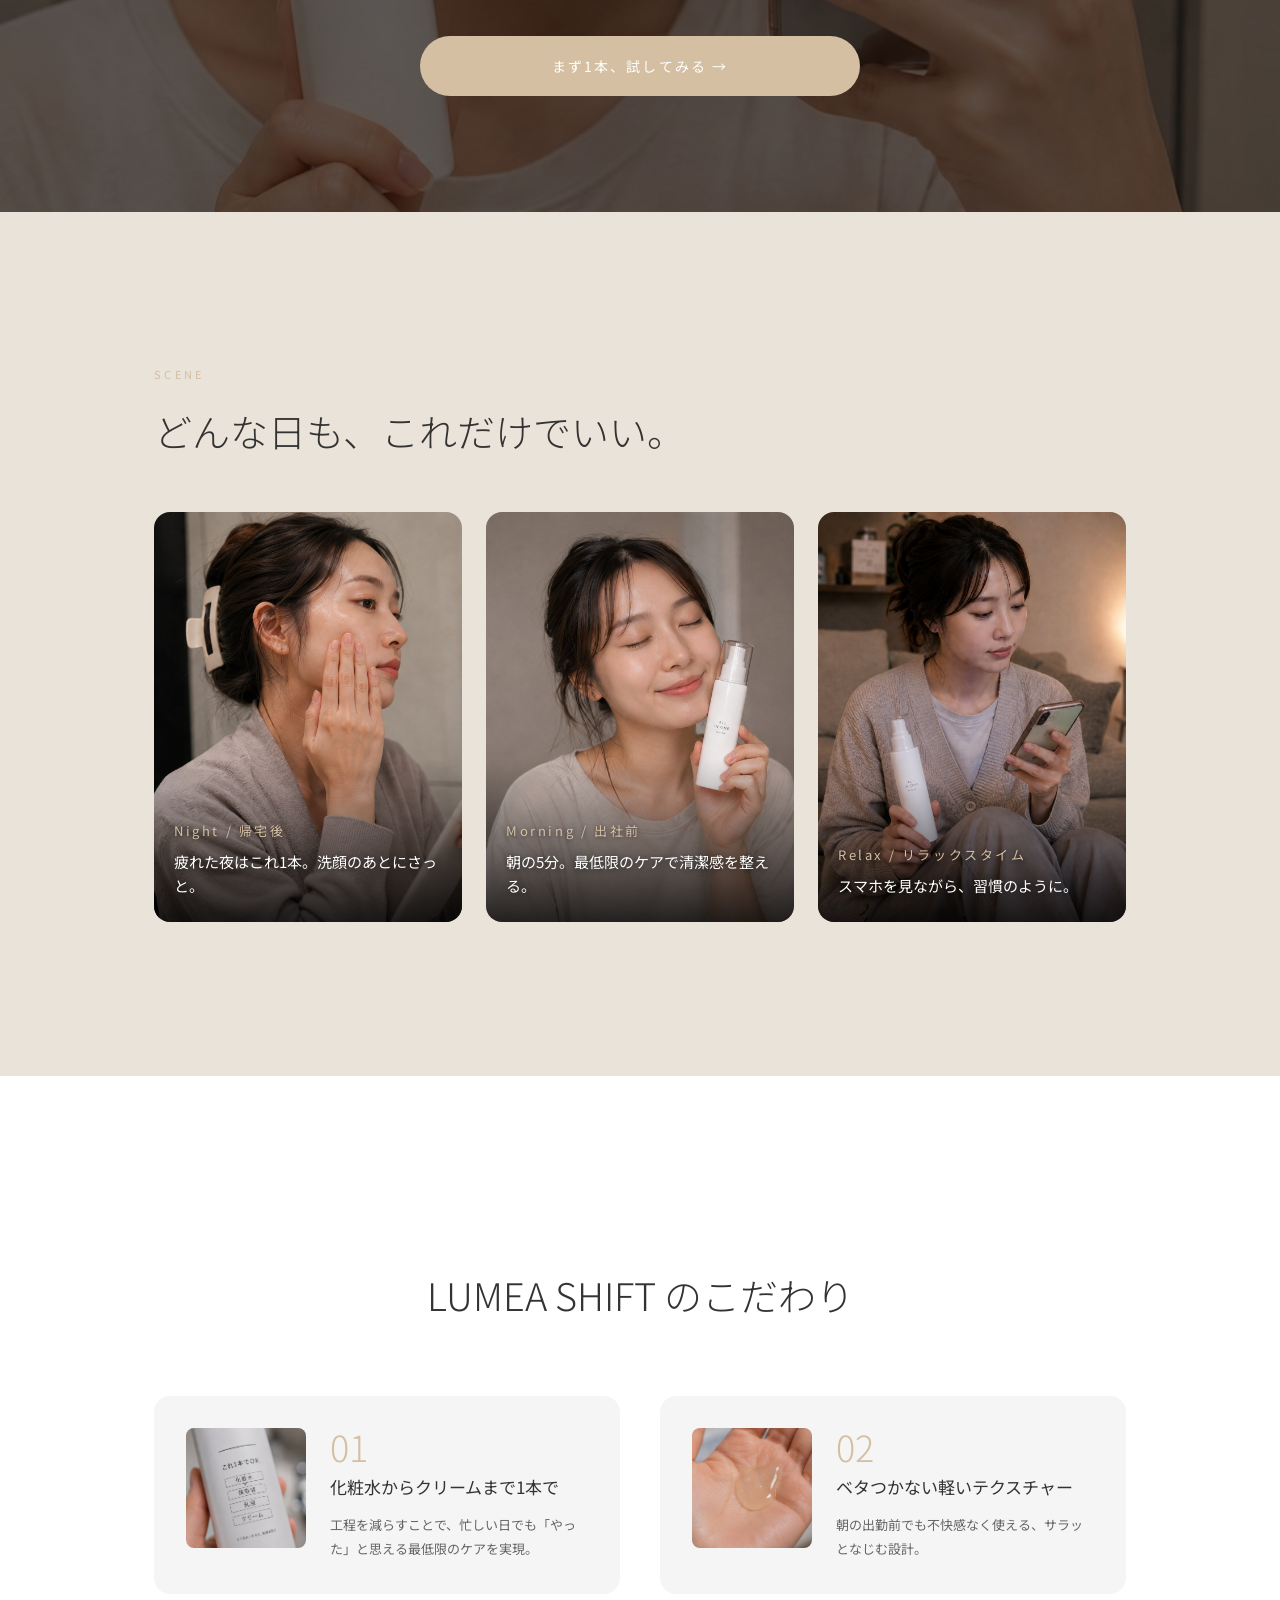
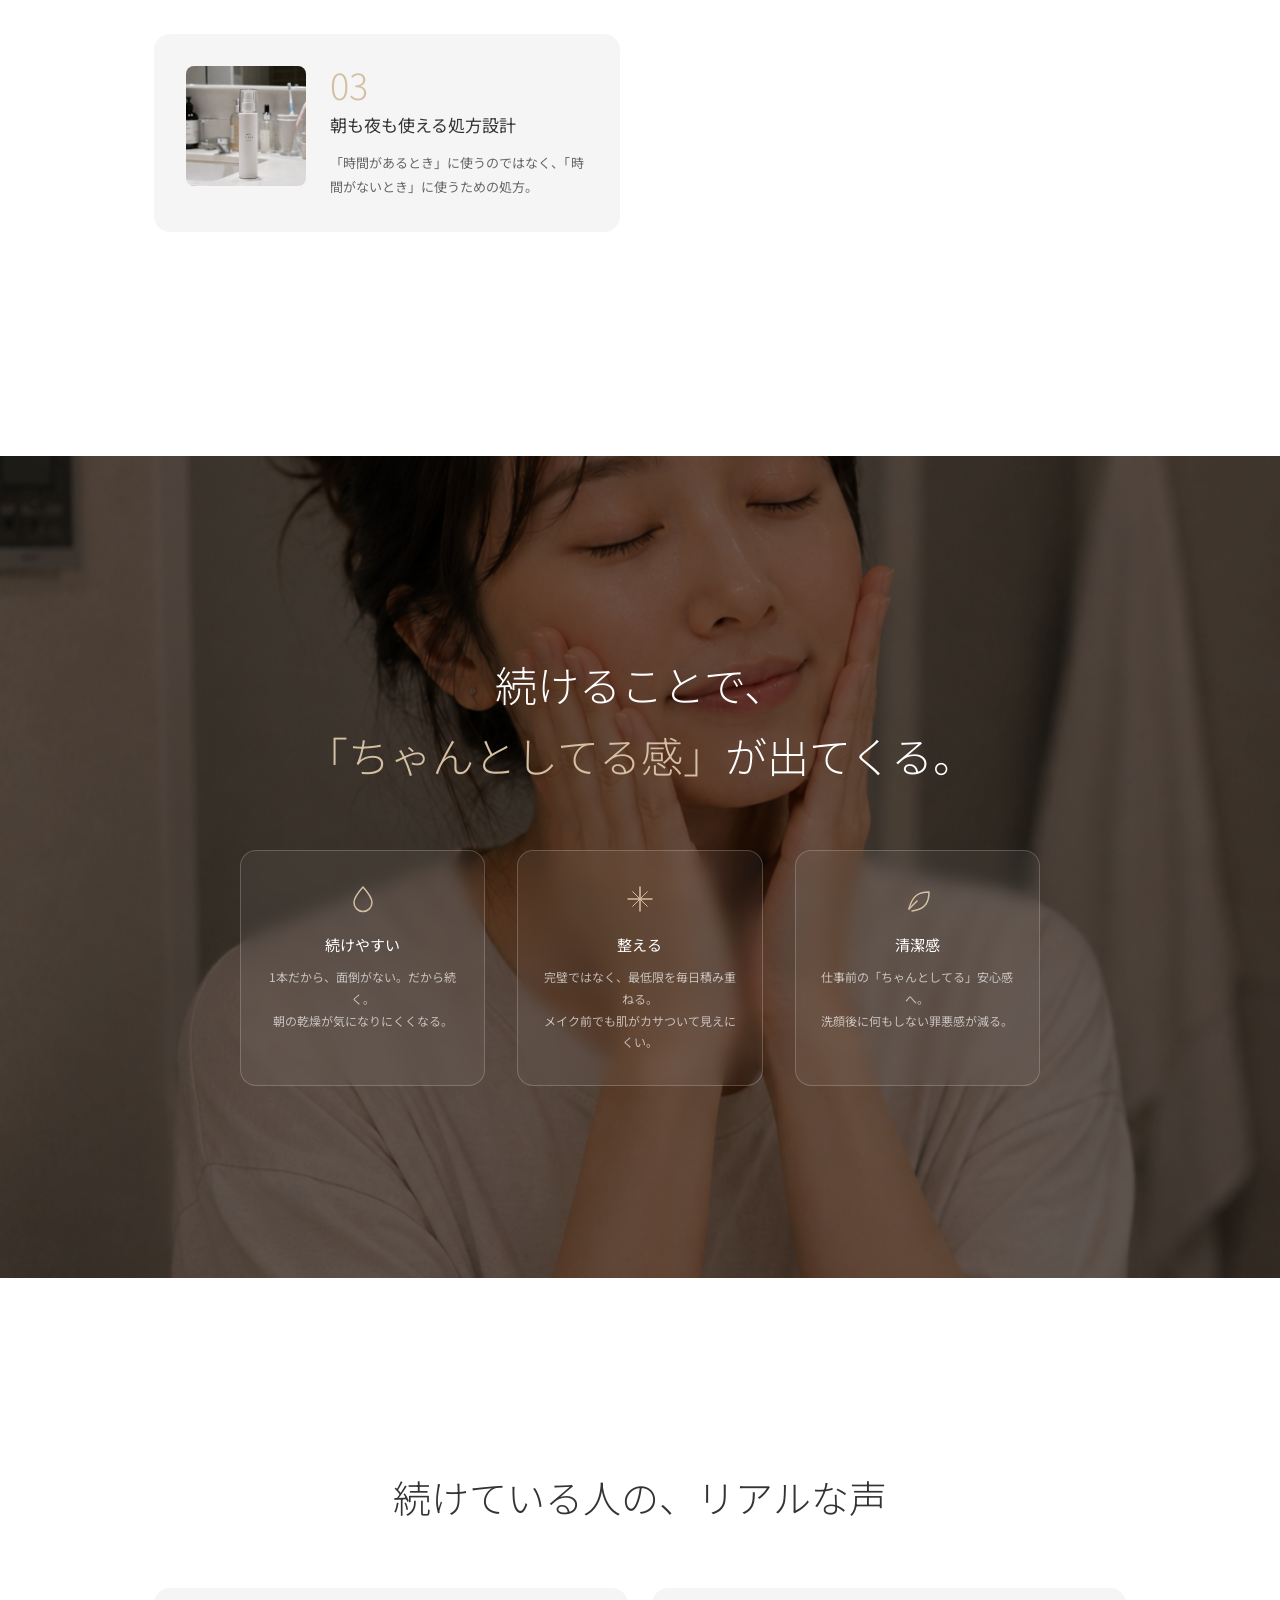
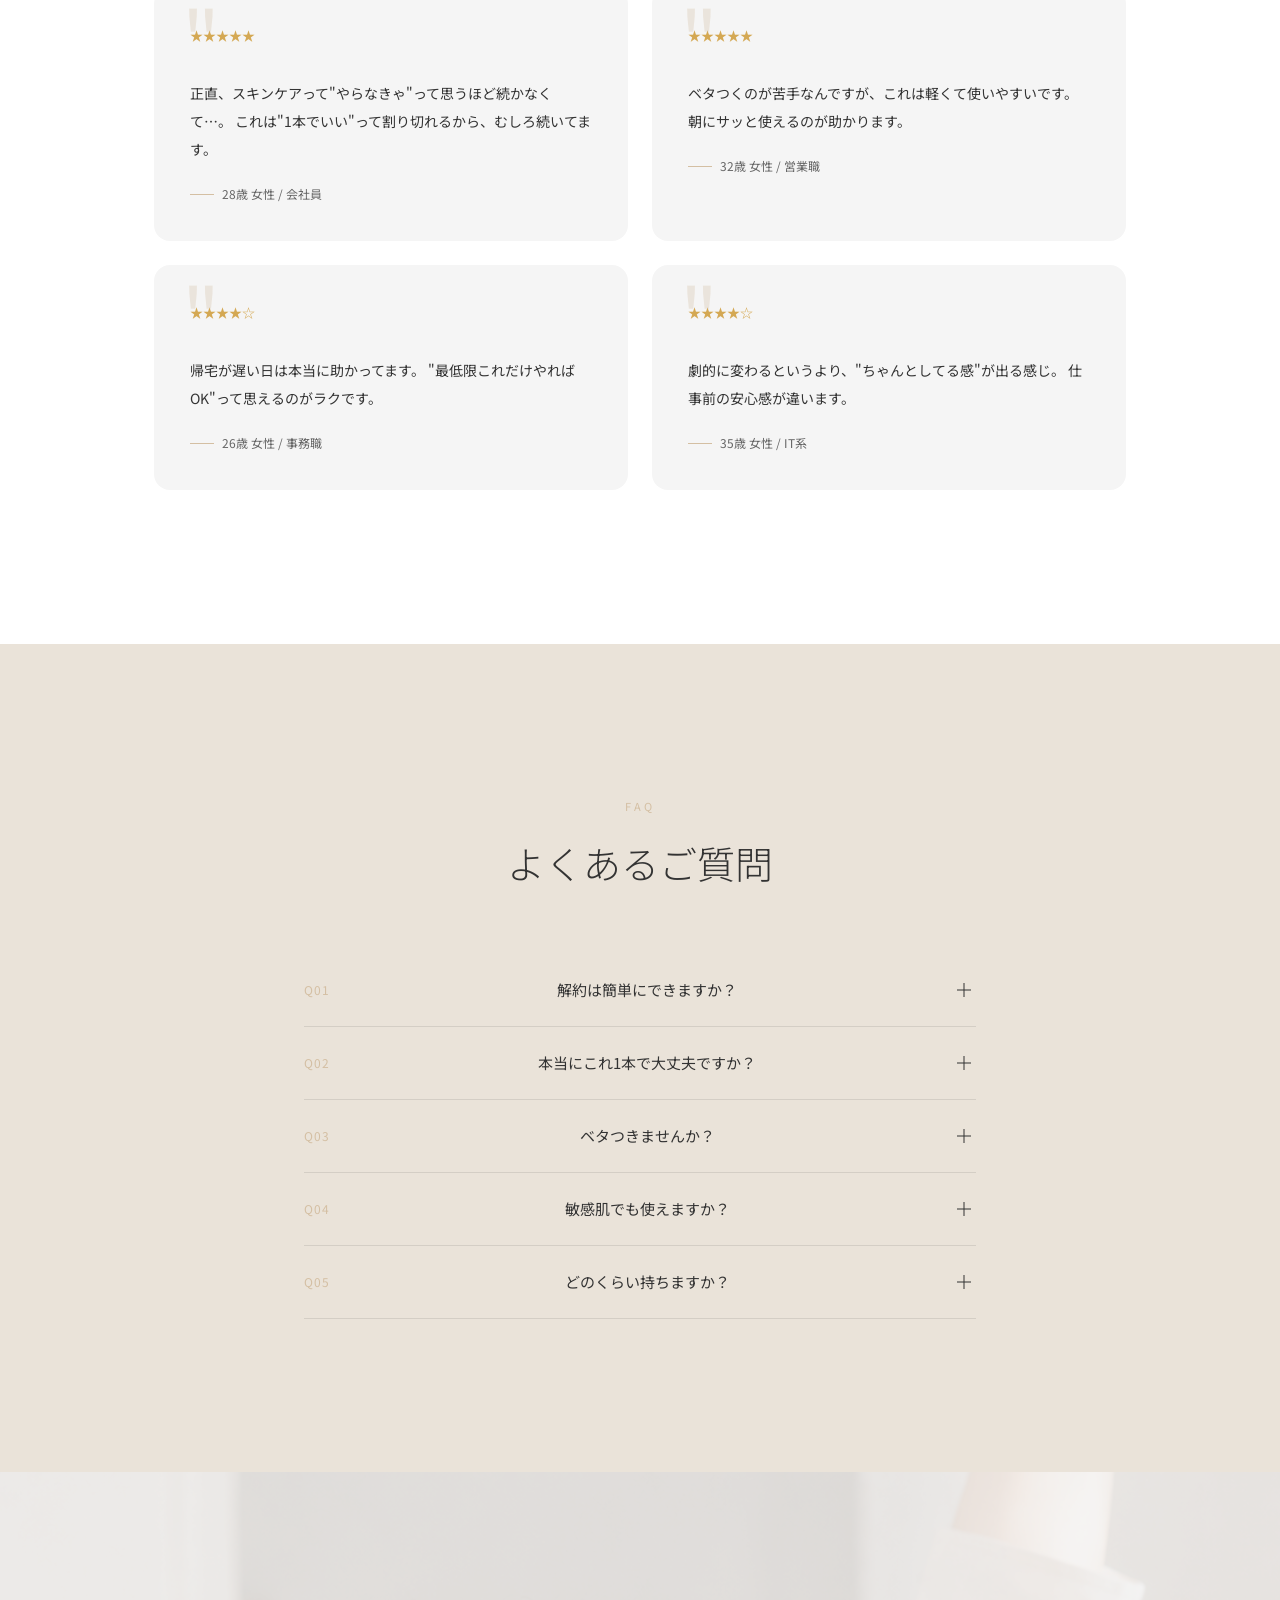
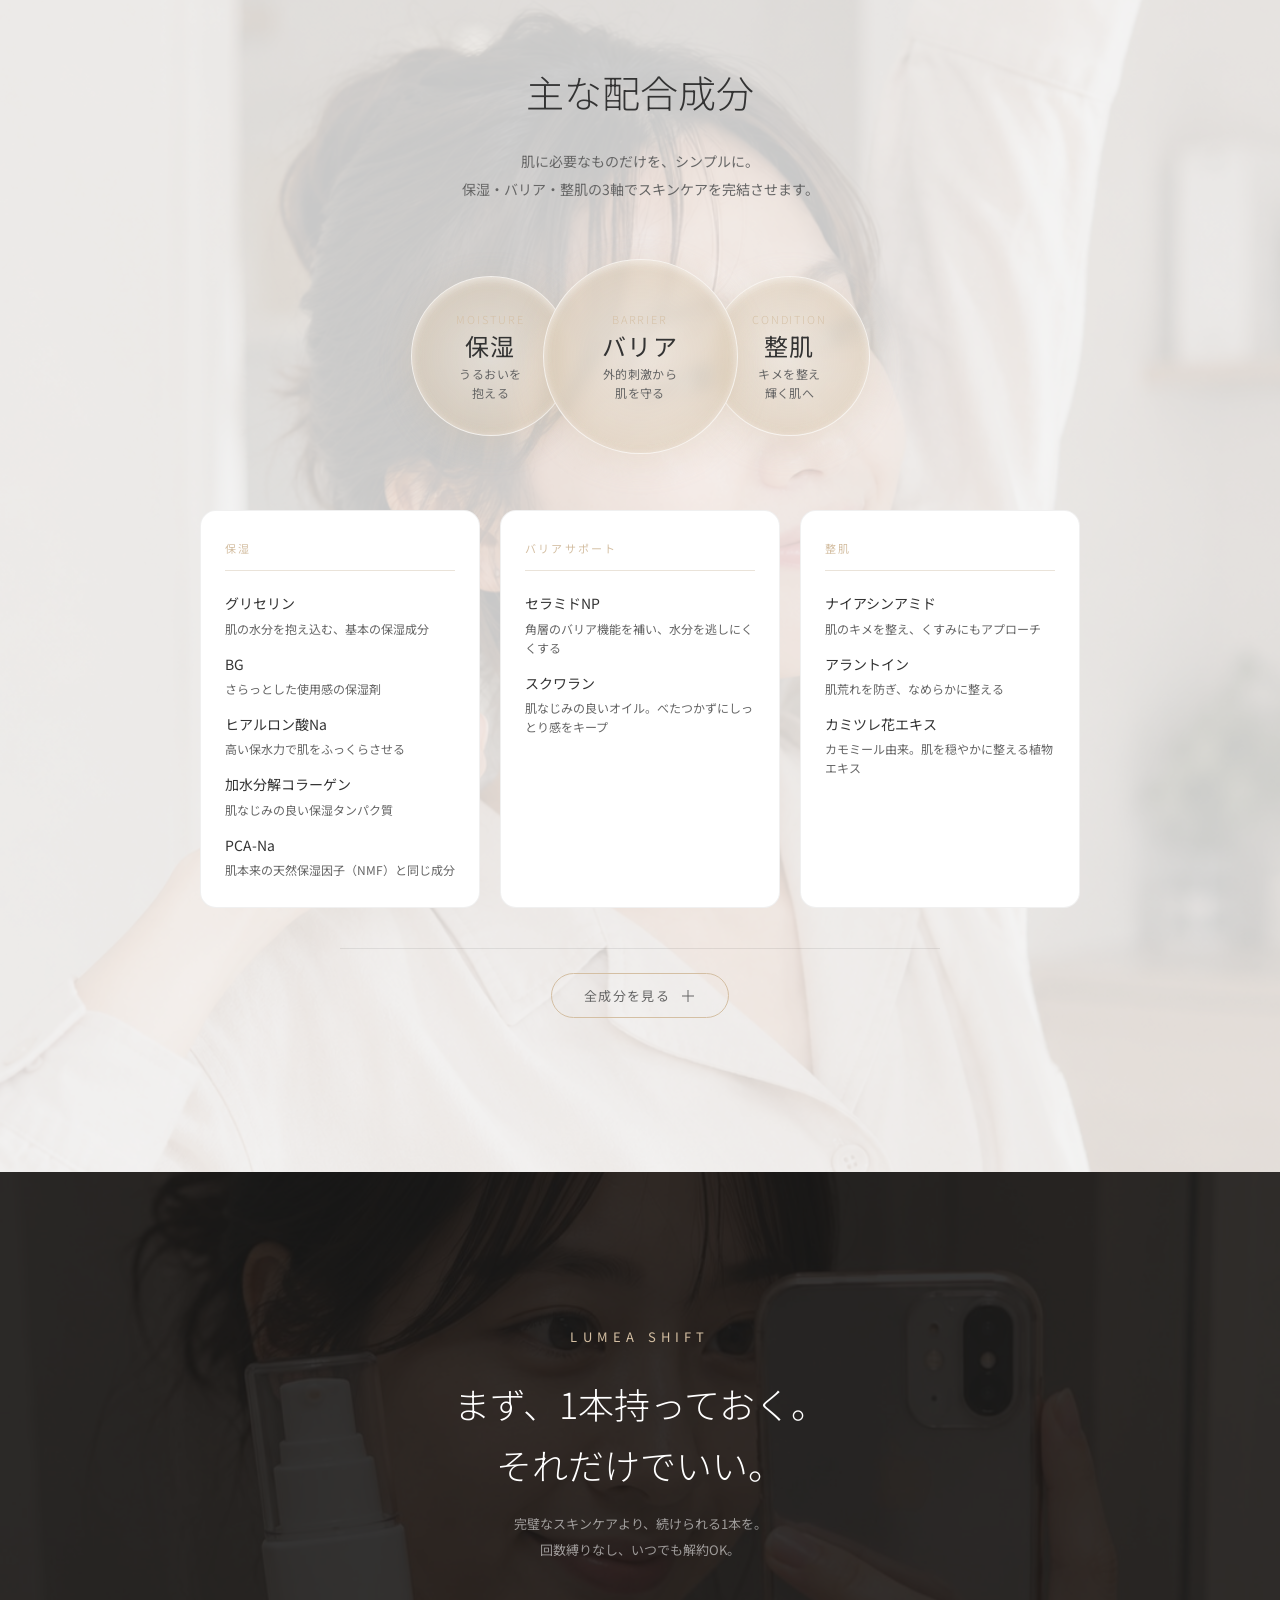
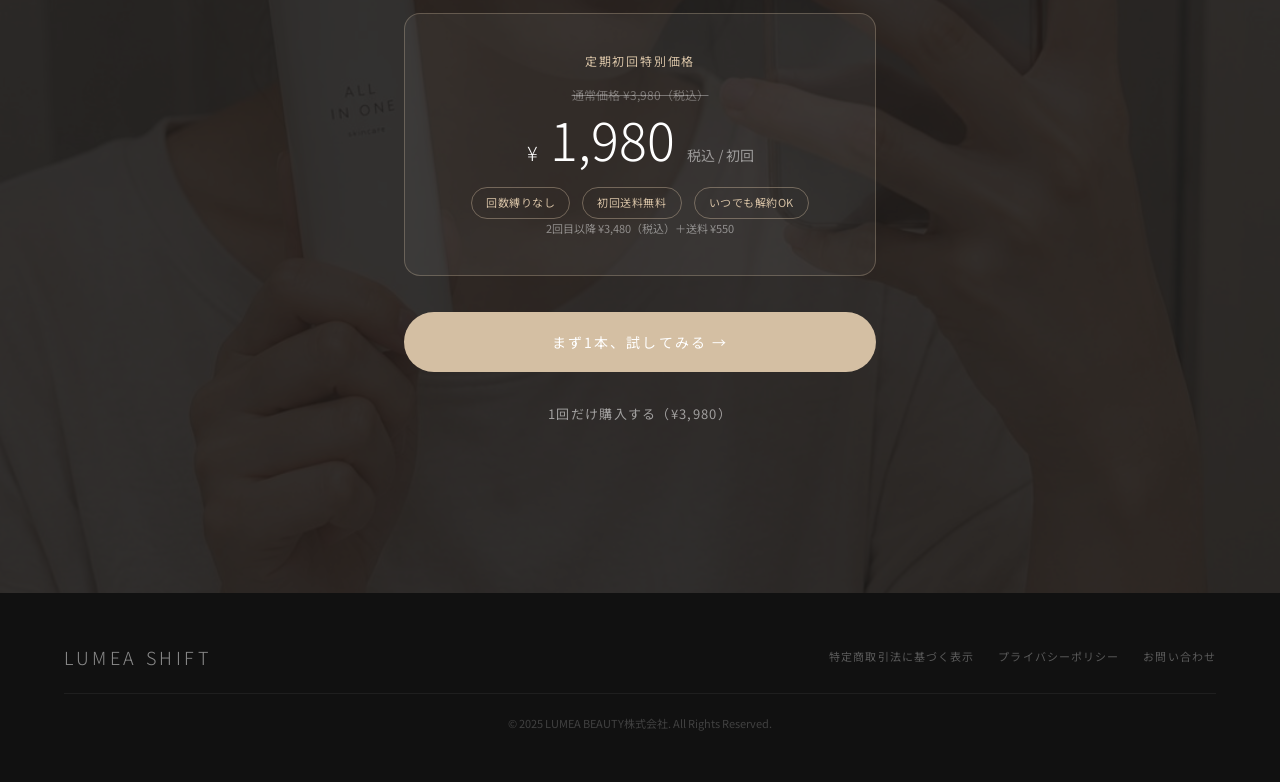
==== commit e1474f67: "更新-17" ====
--- a/index.html
+++ b/index.html
@@ -895,12 +895,14 @@
         <!-- ⑪ 同意チェックボックス -->
         <div class="form-group form-group--check">
           <label class="form-check-label">
-            <input type="checkbox" id="formAgree" name="agree" class="form-check" required>
+            <input type="checkbox" id="formAgree" name="agree" class="form-check">
             <span>
               <a href="#" class="form-link" target="_blank">特定商取引法に基づく表示</a>・
               <a href="#" class="form-link" target="_blank">プライバシーポリシー</a>に同意する
             </span>
           </label>
+          <!-- 同意チェックのエラーメッセージ（JSで表示制御） -->
+          <span class="agree-error" id="agreeError">同意のチェックをしてください</span>
         </div>
 
         <!-- 送信ボタン -->
--- a/style.css
+++ b/style.css
@@ -832,6 +832,7 @@
   border: 1px solid rgba(255, 255, 255, 0.2);
   backdrop-filter: blur(8px);
   background: rgba(255, 255, 255, 0.05);
+  border-radius: var(--radius-md); /* 角丸を追加 */
   transition: all 0.3s ease;
 }
 
@@ -1430,6 +1431,7 @@
   border: 1px solid rgba(212, 191, 163, 0.3);
   padding: 36px;
   margin-bottom: 36px;
+  border-radius: var(--radius-md); /* 角丸を追加 */
 }
 
 .cta-price-label {
@@ -2478,3 +2480,34 @@
     grid-template-columns: 1fr;
   }
 }
+
+
+/* ============================================================
+   バリデーション（入力チェック）スタイル
+   ============================================================ */
+
+/* エラー時の入力欄：赤枠 */
+.input-invalid {
+  border-color: #e53935 !important;
+  background: #fff8f8 !important;
+  box-shadow: 0 0 0 3px rgba(229, 57, 53, 0.12) !important;
+}
+
+/* エラーメッセージテキスト */
+.input-error {
+  display: none;                  /* 初期は非表示、JSで表示 */
+  color: #e53935;
+  font-size: 12px;
+  margin-top: 4px;
+  padding-left: 2px;
+  line-height: 1.5;
+}
+
+/* 同意チェックボックスのエラーメッセージ */
+.agree-error {
+  display: none;                  /* 初期は非表示 */
+  color: #e53935;
+  font-size: 12px;
+  margin-top: 4px;
+  padding-left: 2px;
+}
